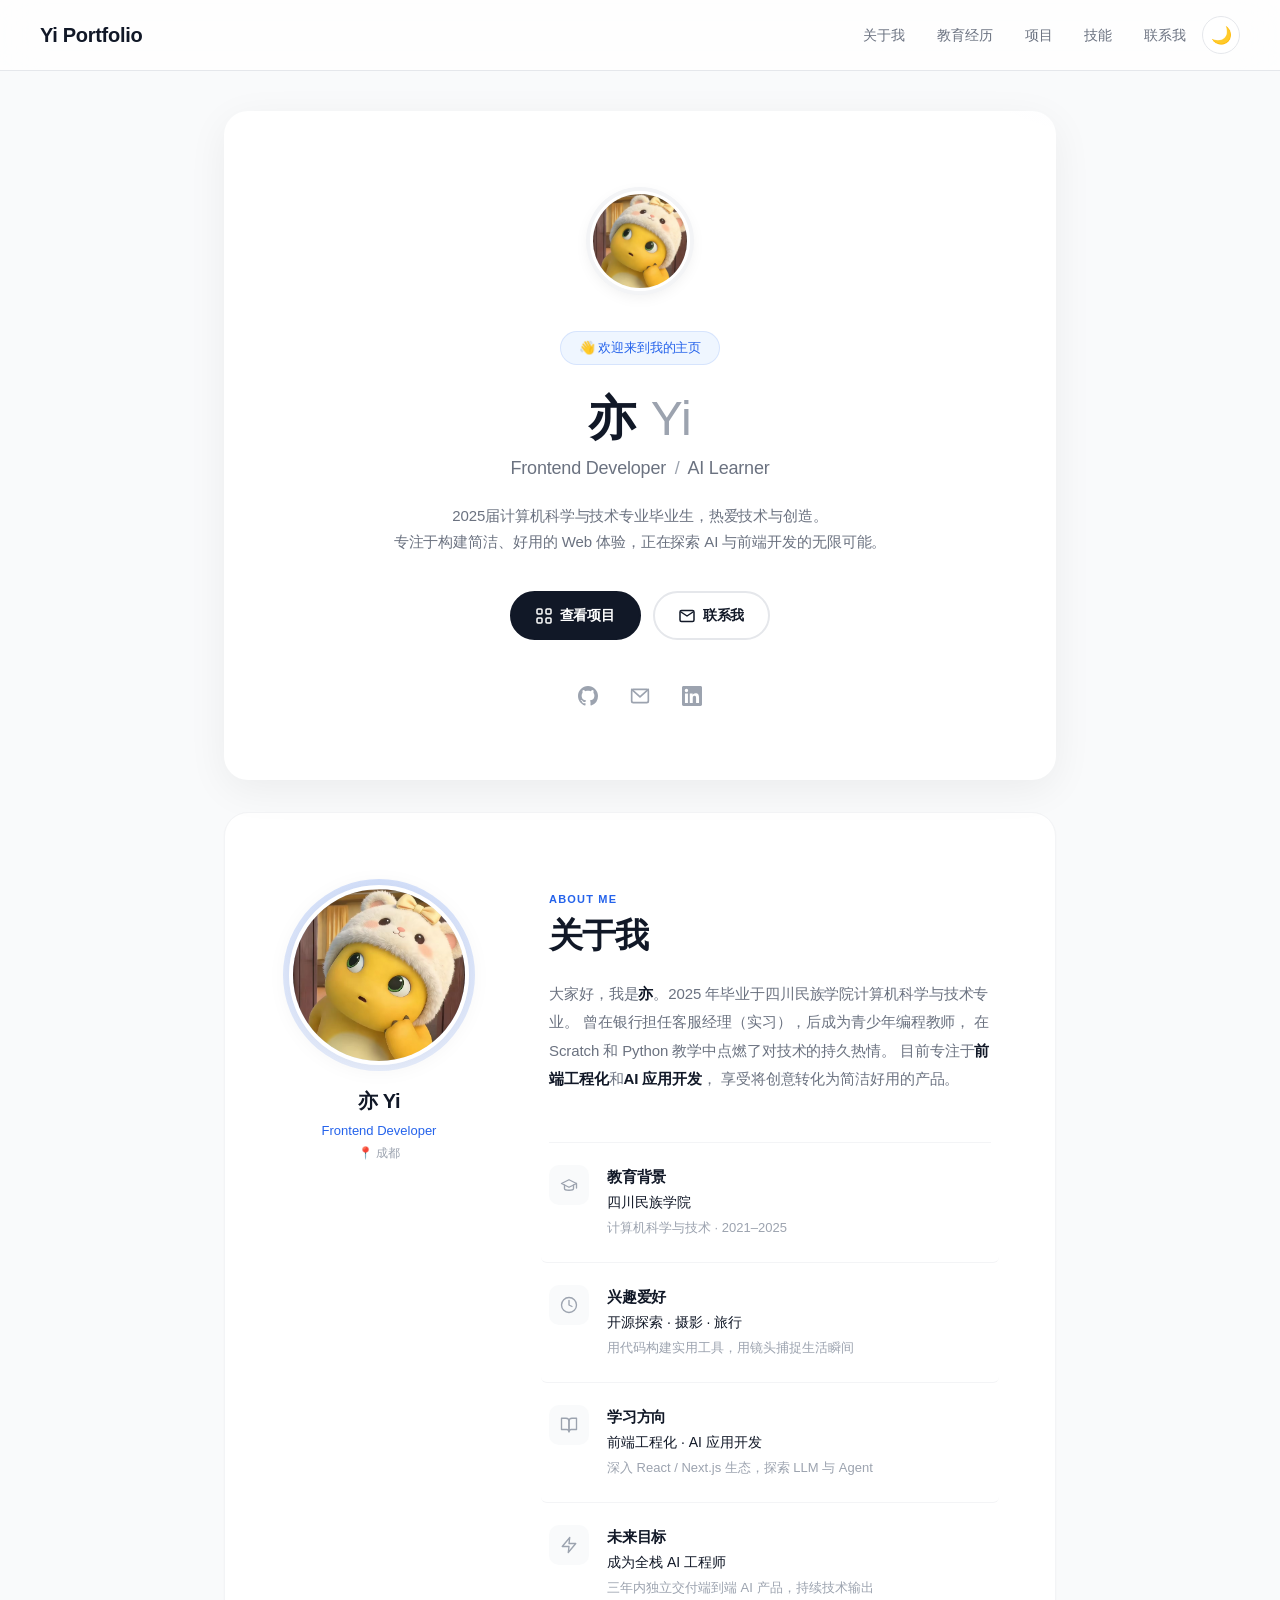
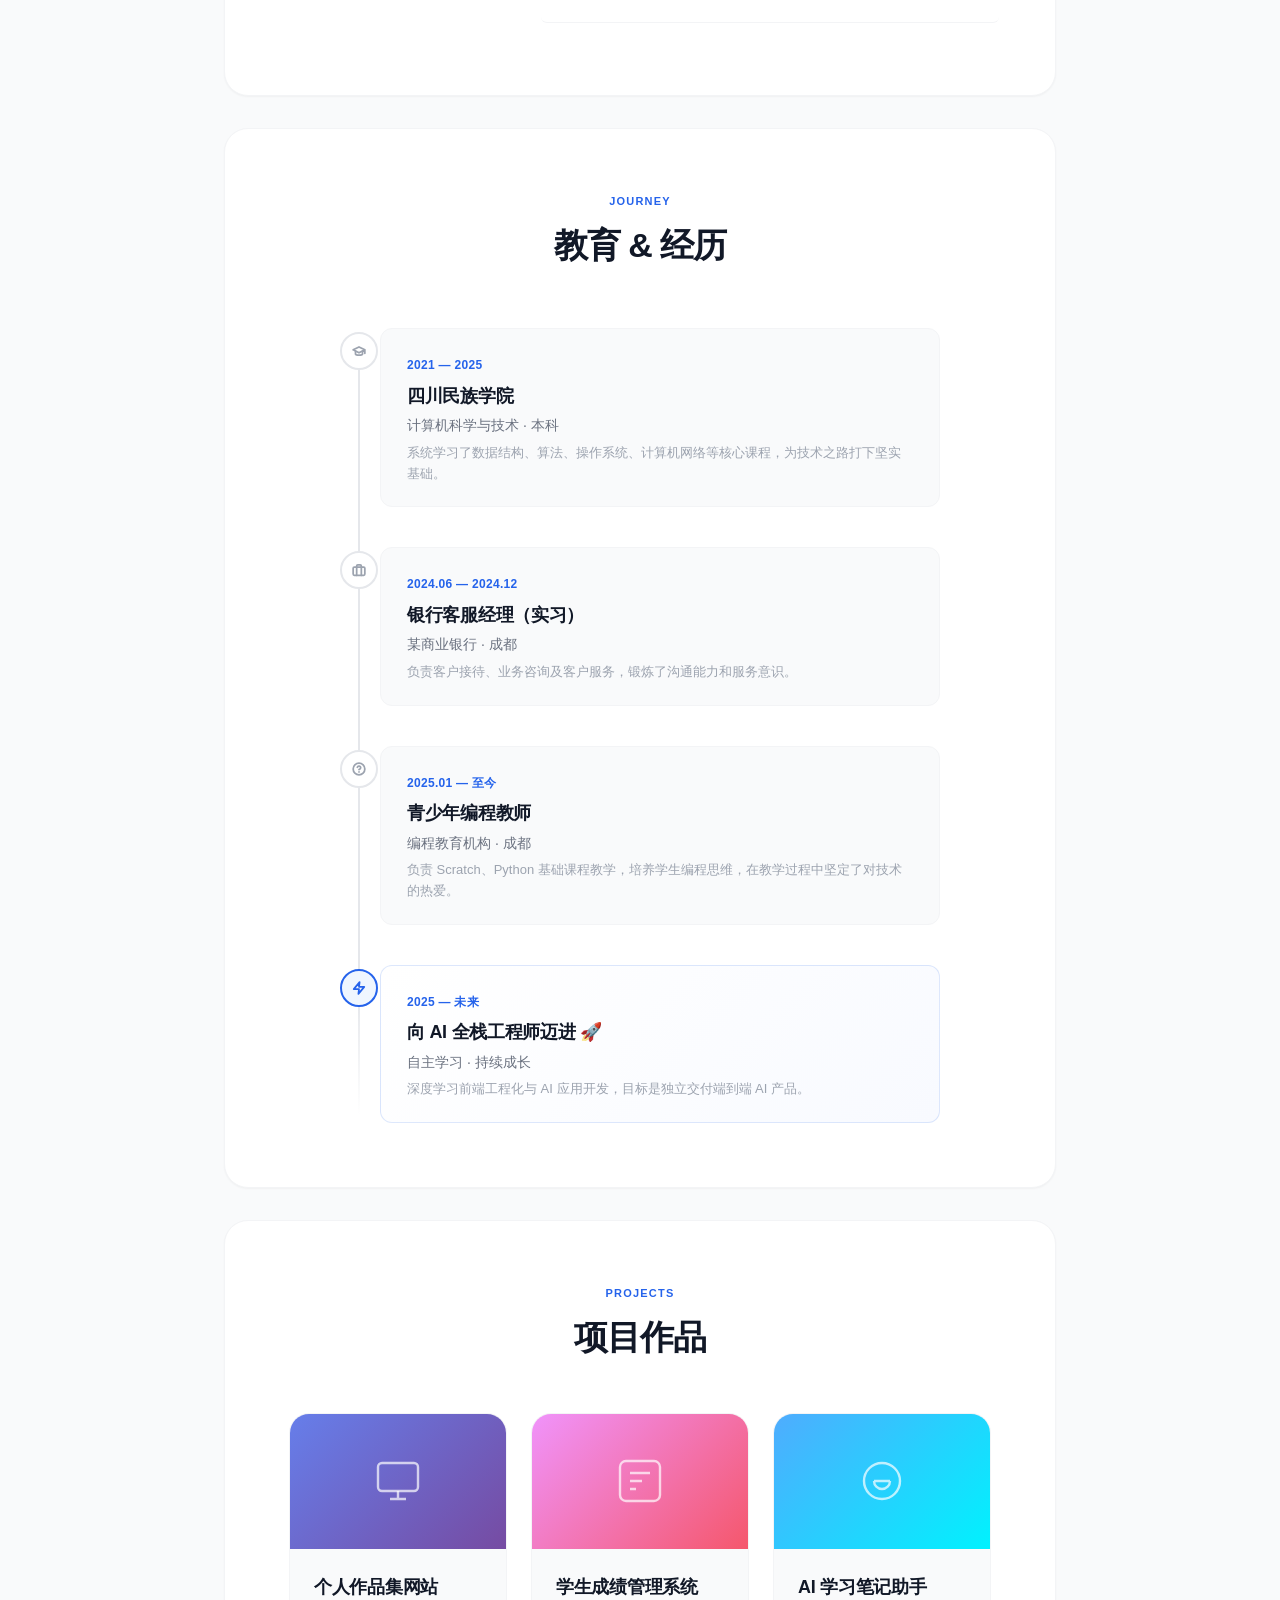
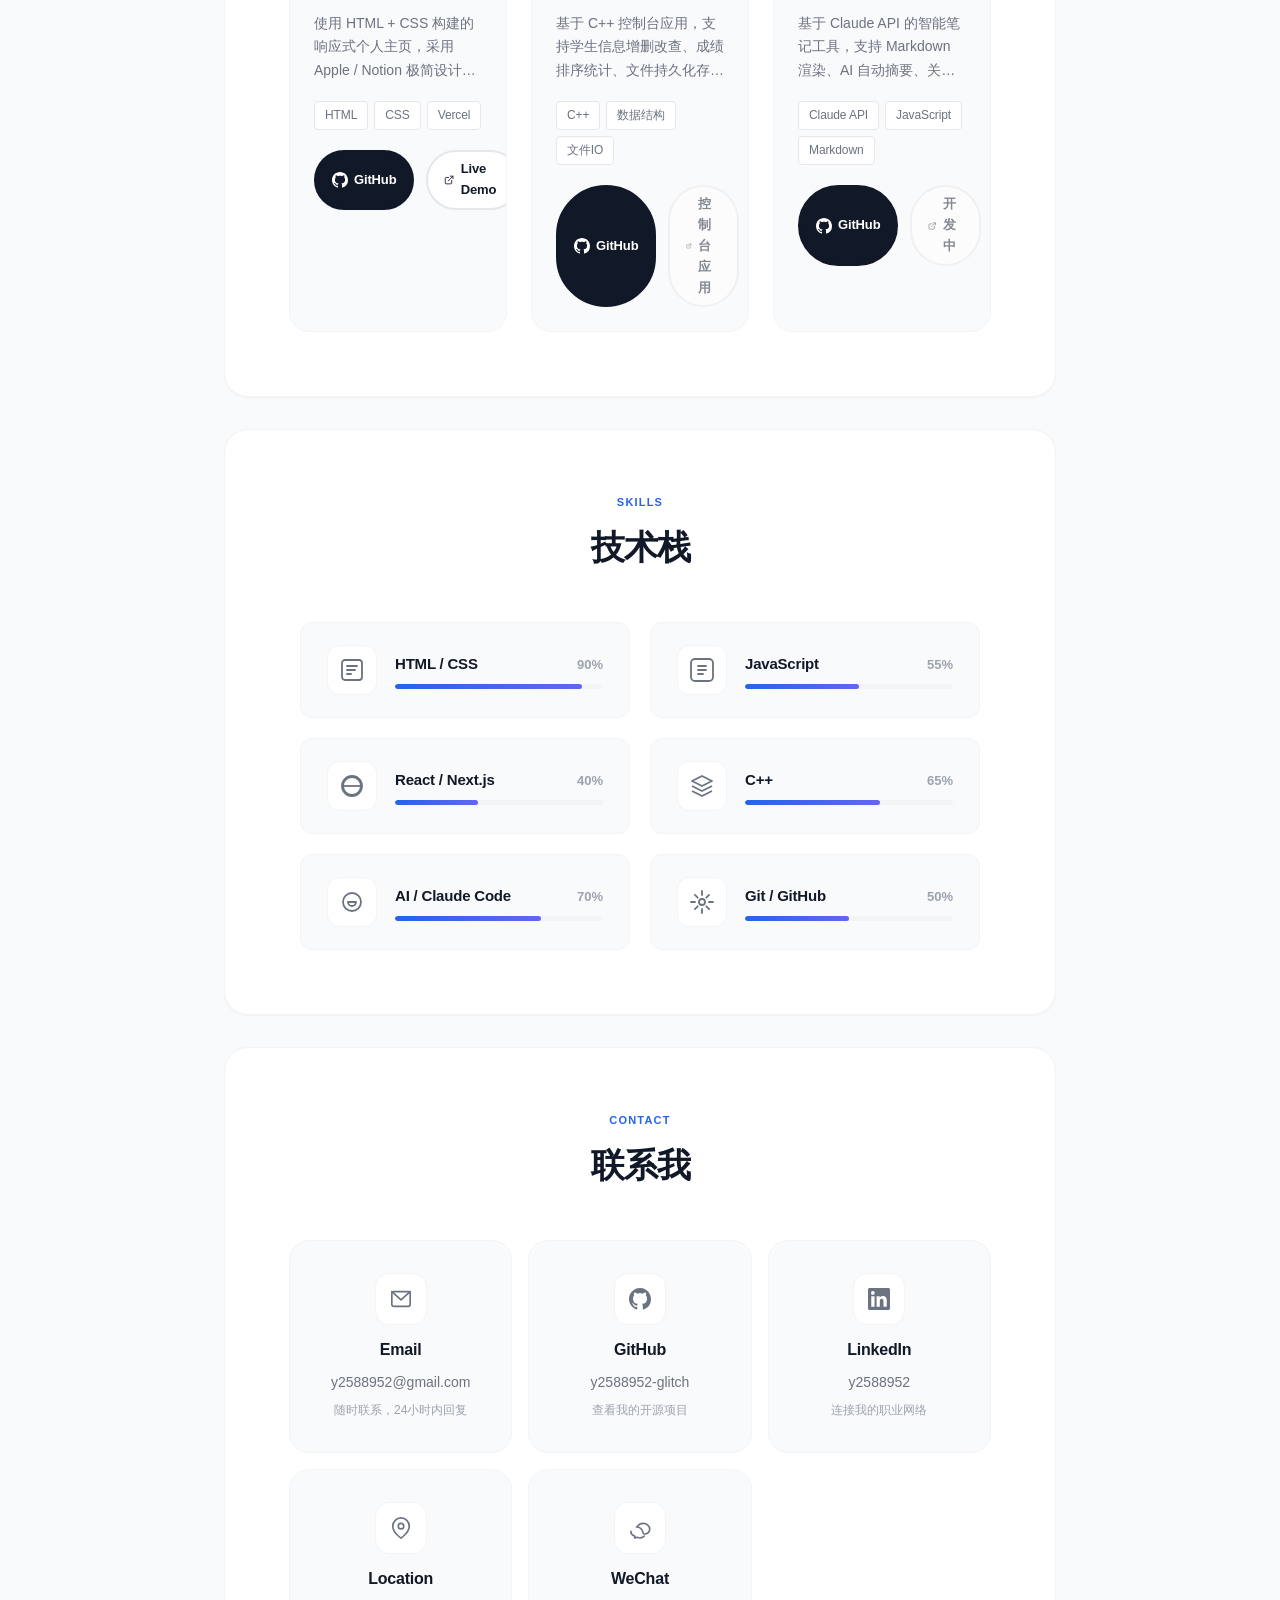
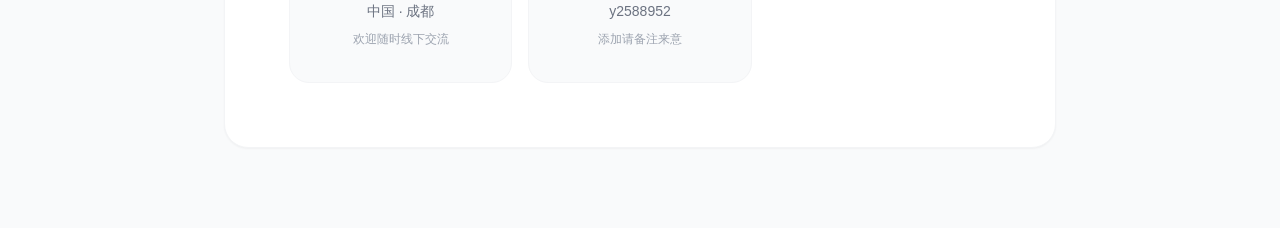
==== index.html @ 9ef5ebb9 "feat: Dark Mode — system-following, localStorage persistence, CSS variables, smooth transitions, tog" ====
<!DOCTYPE html>
<html lang="zh-CN">

<head>

    <meta charset="UTF-8">

    <meta name="viewport" content="width=device-width, initial-scale=1.0">

    <title>亦 | Personal Portfolio</title>

    <link rel="stylesheet" href="style.css">

</head>

<body>
<nav>

    <div class="logo">

        Yi Portfolio

    </div>

    <div class="nav-right">

        <ul>

            <li><a href="#">关于我</a></li>

            <li><a href="#">教育经历</a></li>

            <li><a href="#">项目</a></li>

            <li><a href="#">技能</a></li>

            <li><a href="#">联系我</a></li>

        </ul>

        <button class="theme-toggle" id="themeToggle" aria-label="切换主题" title="切换深色/浅色模式">
            <span class="icon-sun">☀️</span>
            <span class="icon-moon">🌙</span>
        </button>

    </div>

</nav>
    <div class="container">

        <!-- Hero区域 -->
        <section class="hero">
            <div class="hero-badge">👋 欢迎来到我的主页</div>

            <h1 class="hero-name">亦 <span class="hero-name-en">Yi</span></h1>

            <h2 class="hero-title">Frontend Developer <span class="hero-title-divider">/</span> AI Learner</h2>

            <p class="hero-intro">
                2025届计算机科学与技术专业毕业生，热爱技术与创造。<br>
                专注于构建简洁、好用的 Web 体验，正在探索 AI 与前端开发的无限可能。
            </p>

            <div class="hero-actions">
                <a href="#projects" class="btn btn-primary">
                    <svg width="16" height="16" viewBox="0 0 16 16" fill="none"><rect x="1" y="1" width="5" height="5" rx="1" stroke="currentColor" stroke-width="1.5"/><rect x="10" y="1" width="5" height="5" rx="1" stroke="currentColor" stroke-width="1.5"/><rect x="1" y="10" width="5" height="5" rx="1" stroke="currentColor" stroke-width="1.5"/><rect x="10" y="10" width="5" height="5" rx="1" stroke="currentColor" stroke-width="1.5"/></svg>
                    查看项目
                </a>
                <a href="#contact" class="btn btn-outline">
                    <svg width="16" height="16" viewBox="0 0 16 16" fill="none"><path d="M2 4l6 4 6-4" stroke="currentColor" stroke-width="1.5" stroke-linecap="round" stroke-linejoin="round"/><rect x="1" y="2.5" width="14" height="11" rx="1.5" stroke="currentColor" stroke-width="1.5"/></svg>
                    联系我
                </a>
            </div>

            <div class="hero-social">
                <a href="https://github.com/y2588952-glitch" target="_blank" class="social-icon" title="GitHub">
                    <svg width="20" height="20" viewBox="0 0 24 24" fill="currentColor"><path d="M12 0C5.37 0 0 5.37 0 12c0 5.31 3.435 9.795 8.205 11.385.6.105.825-.255.825-.57 0-.285-.015-1.23-.015-2.235-3.015.555-3.795-.735-4.035-1.41-.135-.345-.72-1.41-1.23-1.695-.42-.225-1.02-.78-.015-.795.945-.015 1.62.87 1.845 1.23 1.08 1.815 2.805 1.305 3.495.99.105-.78.42-1.305.765-1.605-2.67-.3-5.46-1.335-5.46-5.925 0-1.305.465-2.385 1.23-3.225-.12-.3-.54-1.53.12-3.18 0 0 1.005-.315 3.3 1.23.96-.27 1.98-.405 3-.405s2.04.135 3 .405c2.295-1.56 3.3-1.23 3.3-1.23.66 1.65.24 2.88.12 3.18.765.84 1.23 1.905 1.23 3.225 0 4.605-2.805 5.625-5.475 5.925.435.375.81 1.095.81 2.22 0 1.605-.015 2.895-.015 3.3 0 .315.225.69.825.57A12.02 12.02 0 0024 12c0-6.63-5.37-12-12-12z"/></svg>
                </a>
                <a href="mailto:y2588952@gmail.com" class="social-icon" title="Email">
                    <svg width="20" height="20" viewBox="0 0 24 24" fill="none" stroke="currentColor" stroke-width="2" stroke-linecap="round" stroke-linejoin="round"><rect x="2" y="4" width="20" height="16" rx="2"/><path d="M22 4L12 13 2 4"/></svg>
                </a>
                <a href="https://linkedin.com/in/y2588952" target="_blank" class="social-icon" title="LinkedIn">
                    <svg width="20" height="20" viewBox="0 0 24 24" fill="currentColor"><path d="M20.447 20.452h-3.554v-5.569c0-1.328-.027-3.037-1.852-3.037-1.853 0-2.136 1.445-2.136 2.939v5.667H9.351V9h3.414v1.561h.046c.477-.9 1.637-1.85 3.37-1.85 3.601 0 4.267 2.37 4.267 5.455v6.286zM5.337 7.433a2.062 2.062 0 01-2.063-2.065 2.064 2.064 0 112.063 2.065zm1.782 13.019H3.555V9h3.564v11.452zM22.225 0H1.771C.792 0 0 .774 0 1.729v20.542C0 23.227.792 24 1.771 24h20.451C23.2 24 24 23.227 24 22.271V1.729C24 .774 23.2 0 22.222 0h.003z"/></svg>
                </a>
            </div>

            <div class="hero-avatar">
                <img src="11.jpg" alt="个人头像">
            </div>
        </section>

        <!-- 关于我 -->
        <section class="about" id="about">
            <div class="about-body">
                <!-- 左侧：头像 -->
                <aside class="about-left reveal">
                    <div class="about-avatar-wrap">
                        <div class="about-avatar-glow"></div>
                        <img src="11.jpg" alt="个人头像">
                    </div>
                    <div class="about-meta">
                        <span class="about-meta-name">亦 Yi</span>
                        <span class="about-meta-role">Frontend Developer</span>
                        <span class="about-meta-loc">📍 成都</span>
                    </div>
                </aside>

                <!-- 右侧：介绍 + 信息 -->
                <div class="about-right">
                    <span class="section-eyebrow reveal">About Me</span>
                    <h2 class="reveal">关于我</h2>

                    <p class="about-bio reveal">
                        大家好，我是<strong>亦</strong>。2025 年毕业于四川民族学院计算机科学与技术专业。
                        曾在银行担任客服经理（实习），后成为青少年编程教师，
                        在 Scratch 和 Python 教学中点燃了对技术的持久热情。
                        目前专注于<strong>前端工程化</strong>和<strong>AI 应用开发</strong>，
                        享受将创意转化为简洁好用的产品。
                    </p>

                    <div class="about-details">
                        <div class="about-detail reveal">
                            <span class="about-detail-icon">
                                <svg width="18" height="18" viewBox="0 0 24 24" fill="none" stroke="currentColor" stroke-width="1.8" stroke-linecap="round" stroke-linejoin="round"><path d="M22 10v6M2 10l10-5 10 5-10 5z"/><path d="M6 12v5c0 1.1 2.7 2 6 2s6-.9 6-2v-5"/></svg>
                            </span>
                            <div>
                                <h4>教育背景</h4>
                                <p>四川民族学院</p>
                                <span>计算机科学与技术 · 2021–2025</span>
                            </div>
                        </div>

                        <div class="about-detail reveal">
                            <span class="about-detail-icon">
                                <svg width="18" height="18" viewBox="0 0 24 24" fill="none" stroke="currentColor" stroke-width="1.8" stroke-linecap="round" stroke-linejoin="round"><circle cx="12" cy="12" r="10"/><path d="M12 6v6l4 2"/></svg>
                            </span>
                            <div>
                                <h4>兴趣爱好</h4>
                                <p>开源探索 · 摄影 · 旅行</p>
                                <span>用代码构建实用工具，用镜头捕捉生活瞬间</span>
                            </div>
                        </div>

                        <div class="about-detail reveal">
                            <span class="about-detail-icon">
                                <svg width="18" height="18" viewBox="0 0 24 24" fill="none" stroke="currentColor" stroke-width="1.8" stroke-linecap="round" stroke-linejoin="round"><path d="M2 3h6a4 4 0 014 4v14a3 3 0 00-3-3H2z"/><path d="M22 3h-6a4 4 0 00-4 4v14a3 3 0 013-3h7z"/></svg>
                            </span>
                            <div>
                                <h4>学习方向</h4>
                                <p>前端工程化 · AI 应用开发</p>
                                <span>深入 React / Next.js 生态，探索 LLM 与 Agent</span>
                            </div>
                        </div>

                        <div class="about-detail reveal">
                            <span class="about-detail-icon">
                                <svg width="18" height="18" viewBox="0 0 24 24" fill="none" stroke="currentColor" stroke-width="1.8" stroke-linecap="round" stroke-linejoin="round"><polygon points="13 2 3 14 12 14 11 22 21 10 12 10 13 2"/></svg>
                            </span>
                            <div>
                                <h4>未来目标</h4>
                                <p>成为全栈 AI 工程师</p>
                                <span>三年内独立交付端到端 AI 产品，持续技术输出</span>
                            </div>
                        </div>
                    </div>
                </div>
            </div>
        </section>

        <!-- 时间轴 -->
        <section class="timeline-section" id="education">
            <span class="section-eyebrow reveal">Journey</span>
            <h2 class="reveal">教育 & 经历</h2>

            <div class="timeline">
                <!-- 节点 1 -->
                <div class="timeline-item reveal">
                    <div class="timeline-dot">
                        <svg width="14" height="14" viewBox="0 0 24 24" fill="none" stroke="currentColor" stroke-width="3" stroke-linecap="round" stroke-linejoin="round"><path d="M22 10v6M2 10l10-5 10 5-10 5z"/><path d="M6 12v5c0 1.1 2.7 2 6 2s6-.9 6-2v-5"/></svg>
                    </div>
                    <div class="timeline-card">
                        <span class="timeline-date">2021 — 2025</span>
                        <h3>四川民族学院</h3>
                        <p>计算机科学与技术 · 本科</p>
                        <span class="timeline-desc">系统学习了数据结构、算法、操作系统、计算机网络等核心课程，为技术之路打下坚实基础。</span>
                    </div>
                </div>

                <!-- 节点 2 -->
                <div class="timeline-item reveal">
                    <div class="timeline-dot">
                        <svg width="14" height="14" viewBox="0 0 24 24" fill="none" stroke="currentColor" stroke-width="3" stroke-linecap="round" stroke-linejoin="round"><rect x="2" y="7" width="20" height="14" rx="2"/><path d="M16 21V5a2 2 0 00-2-2h-4a2 2 0 00-2 2v16"/></svg>
                    </div>
                    <div class="timeline-card">
                        <span class="timeline-date">2024.06 — 2024.12</span>
                        <h3>银行客服经理（实习）</h3>
                        <p>某商业银行 · 成都</p>
                        <span class="timeline-desc">负责客户接待、业务咨询及客户服务，锻炼了沟通能力和服务意识。</span>
                    </div>
                </div>

                <!-- 节点 3 -->
                <div class="timeline-item reveal">
                    <div class="timeline-dot">
                        <svg width="14" height="14" viewBox="0 0 24 24" fill="none" stroke="currentColor" stroke-width="3" stroke-linecap="round" stroke-linejoin="round"><circle cx="12" cy="12" r="10"/><path d="M9.09 9a3 3 0 015.83 1c0 2-3 3-3 3"/><line x1="12" y1="17" x2="12.01" y2="17"/></svg>
                    </div>
                    <div class="timeline-card">
                        <span class="timeline-date">2025.01 — 至今</span>
                        <h3>青少年编程教师</h3>
                        <p>编程教育机构 · 成都</p>
                        <span class="timeline-desc">负责 Scratch、Python 基础课程教学，培养学生编程思维，在教学过程中坚定了对技术的热爱。</span>
                    </div>
                </div>

                <!-- 节点 4 -->
                <div class="timeline-item reveal">
                    <div class="timeline-dot timeline-dot-accent">
                        <svg width="14" height="14" viewBox="0 0 24 24" fill="none" stroke="currentColor" stroke-width="3" stroke-linecap="round" stroke-linejoin="round"><polygon points="13 2 3 14 12 14 11 22 21 10 12 10 13 2"/></svg>
                    </div>
                    <div class="timeline-card timeline-card-highlight">
                        <span class="timeline-date">2025 — 未来</span>
                        <h3>向 AI 全栈工程师迈进 🚀</h3>
                        <p>自主学习 · 持续成长</p>
                        <span class="timeline-desc">深度学习前端工程化与 AI 应用开发，目标是独立交付端到端 AI 产品。</span>
                    </div>
                </div>
            </div>
        </section>

        <!-- 项目 -->
        <section class="projects" id="projects">
            <span class="section-eyebrow reveal">Projects</span>
            <h2 class="reveal">项目作品</h2>

            <div class="projects-grid">

                <!-- 项目 1 -->
                <div class="project-card reveal">
                    <div class="project-image">
                        <div class="project-img-placeholder" style="background: linear-gradient(135deg, #667eea 0%, #764ba2 100%);">
                            <svg width="48" height="48" viewBox="0 0 24 24" fill="none" stroke="rgba(255,255,255,0.7)" stroke-width="1.2"><rect x="2" y="3" width="20" height="14" rx="2"/><path d="M8 21h8M12 17v4"/></svg>
                        </div>
                    </div>
                    <div class="project-body">
                        <h3>个人作品集网站</h3>
                        <p>使用 HTML + CSS 构建的响应式个人主页，采用 Apple / Notion 极简设计风格，支持滚动动画和多平台适配。</p>
                        <div class="project-tags">
                            <span>HTML</span>
                            <span>CSS</span>
                            <span>Vercel</span>
                        </div>
                        <div class="project-links">
                            <a href="https://github.com/y2588952-glitch/portfolio" target="_blank" class="project-link project-link-gh">
                                <svg width="16" height="16" viewBox="0 0 24 24" fill="currentColor"><path d="M12 0C5.37 0 0 5.37 0 12c0 5.31 3.435 9.795 8.205 11.385.6.105.825-.255.825-.57 0-.285-.015-1.23-.015-2.235-3.015.555-3.795-.735-4.035-1.41-.135-.345-.72-1.41-1.23-1.695-.42-.225-1.02-.78-.015-.795.945-.015 1.62.87 1.845 1.23 1.08 1.815 2.805 1.305 3.495.99.105-.78.42-1.305.765-1.605-2.67-.3-5.46-1.335-5.46-5.925 0-1.305.465-2.385 1.23-3.225-.12-.3-.54-1.53.12-3.18 0 0 1.005-.315 3.3 1.23.96-.27 1.98-.405 3-.405s2.04.135 3 .405c2.295-1.56 3.3-1.23 3.3-1.23.66 1.65.24 2.88.12 3.18.765.84 1.23 1.905 1.23 3.225 0 4.605-2.805 5.625-5.475 5.925.435.375.81 1.095.81 2.22 0 1.605-.015 2.895-.015 3.3 0 .315.225.69.825.57A12.02 12.02 0 0024 12c0-6.63-5.37-12-12-12z"/></svg>
                                GitHub
                            </a>
                            <a href="https://portfolio-kohl-beta-zit57zqdmb.vercel.app" target="_blank" class="project-link project-link-live">
                                <svg width="16" height="16" viewBox="0 0 24 24" fill="none" stroke="currentColor" stroke-width="2" stroke-linecap="round" stroke-linejoin="round"><path d="M18 13v6a2 2 0 01-2 2H5a2 2 0 01-2-2V8a2 2 0 012-2h6"/><polyline points="15 3 21 3 21 9"/><line x1="10" y1="14" x2="21" y2="3"/></svg>
                                Live Demo
                            </a>
                        </div>
                    </div>
                </div>

                <!-- 项目 2 -->
                <div class="project-card reveal">
                    <div class="project-image">
                        <div class="project-img-placeholder" style="background: linear-gradient(135deg, #f093fb 0%, #f5576c 100%);">
                            <svg width="48" height="48" viewBox="0 0 24 24" fill="none" stroke="rgba(255,255,255,0.7)" stroke-width="1.2"><rect x="2" y="2" width="20" height="20" rx="3"/><path d="M7 8h10M7 12h6M7 16h3"/></svg>
                        </div>
                    </div>
                    <div class="project-body">
                        <h3>学生成绩管理系统</h3>
                        <p>基于 C++ 控制台应用，支持学生信息增删改查、成绩排序统计、文件持久化存储等功能。</p>
                        <div class="project-tags">
                            <span>C++</span>
                            <span>数据结构</span>
                            <span>文件IO</span>
                        </div>
                        <div class="project-links">
                            <a href="https://github.com/y2588952-glitch" target="_blank" class="project-link project-link-gh">
                                <svg width="16" height="16" viewBox="0 0 24 24" fill="currentColor"><path d="M12 0C5.37 0 0 5.37 0 12c0 5.31 3.435 9.795 8.205 11.385.6.105.825-.255.825-.57 0-.285-.015-1.23-.015-2.235-3.015.555-3.795-.735-4.035-1.41-.135-.345-.72-1.41-1.23-1.695-.42-.225-1.02-.78-.015-.795.945-.015 1.62.87 1.845 1.23 1.08 1.815 2.805 1.305 3.495.99.105-.78.42-1.305.765-1.605-2.67-.3-5.46-1.335-5.46-5.925 0-1.305.465-2.385 1.23-3.225-.12-.3-.54-1.53.12-3.18 0 0 1.005-.315 3.3 1.23.96-.27 1.98-.405 3-.405s2.04.135 3 .405c2.295-1.56 3.3-1.23 3.3-1.23.66 1.65.24 2.88.12 3.18.765.84 1.23 1.905 1.23 3.225 0 4.605-2.805 5.625-5.475 5.925.435.375.81 1.095.81 2.22 0 1.605-.015 2.895-.015 3.3 0 .315.225.69.825.57A12.02 12.02 0 0024 12c0-6.63-5.37-12-12-12z"/></svg>
                                GitHub
                            </a>
                            <a href="#" class="project-link project-link-live" style="pointer-events:none;opacity:0.5">
                                <svg width="16" height="16" viewBox="0 0 24 24" fill="none" stroke="currentColor" stroke-width="2" stroke-linecap="round" stroke-linejoin="round"><path d="M18 13v6a2 2 0 01-2 2H5a2 2 0 01-2-2V8a2 2 0 012-2h6"/><polyline points="15 3 21 3 21 9"/><line x1="10" y1="14" x2="21" y2="3"/></svg>
                                控制台应用
                            </a>
                        </div>
                    </div>
                </div>

                <!-- 项目 3 -->
                <div class="project-card reveal">
                    <div class="project-image">
                        <div class="project-img-placeholder" style="background: linear-gradient(135deg, #4facfe 0%, #00f2fe 100%);">
                            <svg width="48" height="48" viewBox="0 0 24 24" fill="none" stroke="rgba(255,255,255,0.7)" stroke-width="1.2"><circle cx="12" cy="12" r="9"/><path d="M8 12h8M8 12a4 4 0 108 0"/></svg>
                        </div>
                    </div>
                    <div class="project-body">
                        <h3>AI 学习笔记助手</h3>
                        <p>基于 Claude API 的智能笔记工具，支持 Markdown 渲染、AI 自动摘要、关键词提取和问答功能。</p>
                        <div class="project-tags">
                            <span>Claude API</span>
                            <span>JavaScript</span>
                            <span>Markdown</span>
                        </div>
                        <div class="project-links">
                            <a href="https://github.com/y2588952-glitch" target="_blank" class="project-link project-link-gh">
                                <svg width="16" height="16" viewBox="0 0 24 24" fill="currentColor"><path d="M12 0C5.37 0 0 5.37 0 12c0 5.31 3.435 9.795 8.205 11.385.6.105.825-.255.825-.57 0-.285-.015-1.23-.015-2.235-3.015.555-3.795-.735-4.035-1.41-.135-.345-.72-1.41-1.23-1.695-.42-.225-1.02-.78-.015-.795.945-.015 1.62.87 1.845 1.23 1.08 1.815 2.805 1.305 3.495.99.105-.78.42-1.305.765-1.605-2.67-.3-5.46-1.335-5.46-5.925 0-1.305.465-2.385 1.23-3.225-.12-.3-.54-1.53.12-3.18 0 0 1.005-.315 3.3 1.23.96-.27 1.98-.405 3-.405s2.04.135 3 .405c2.295-1.56 3.3-1.23 3.3-1.23.66 1.65.24 2.88.12 3.18.765.84 1.23 1.905 1.23 3.225 0 4.605-2.805 5.625-5.475 5.925.435.375.81 1.095.81 2.22 0 1.605-.015 2.895-.015 3.3 0 .315.225.69.825.57A12.02 12.02 0 0024 12c0-6.63-5.37-12-12-12z"/></svg>
                                GitHub
                            </a>
                            <a href="#" class="project-link project-link-live" style="pointer-events:none;opacity:0.5">
                                <svg width="16" height="16" viewBox="0 0 24 24" fill="none" stroke="currentColor" stroke-width="2" stroke-linecap="round" stroke-linejoin="round"><path d="M18 13v6a2 2 0 01-2 2H5a2 2 0 01-2-2V8a2 2 0 012-2h6"/><polyline points="15 3 21 3 21 9"/><line x1="10" y1="14" x2="21" y2="3"/></svg>
                                开发中
                            </a>
                        </div>
                    </div>
                </div>

            </div>
        </section>

        <!-- 技能 -->
        <section class="skills-section" id="skills">
            <span class="section-eyebrow reveal">Skills</span>
            <h2 class="reveal">技术栈</h2>

            <div class="skills-grid">
                <!-- 1 -->
                <div class="skill-card reveal">
                    <div class="skill-icon-wrap">
                        <svg width="24" height="24" viewBox="0 0 24 24" fill="none"><rect x="2" y="2" width="20" height="20" rx="3" stroke="currentColor" stroke-width="1.8"/><path d="M7 8h10M7 12h8M7 16h4" stroke="currentColor" stroke-width="1.8" stroke-linecap="round"/></svg>
                    </div>
                    <div class="skill-info">
                        <div class="skill-head">
                            <h4>HTML / CSS</h4>
                            <span>90%</span>
                        </div>
                        <div class="skill-bar">
                            <div class="skill-fill" style="--w: 90%"></div>
                        </div>
                    </div>
                </div>

                <!-- 2 -->
                <div class="skill-card reveal">
                    <div class="skill-icon-wrap">
                        <svg width="24" height="24" viewBox="0 0 24 24" fill="none"><rect x="1" y="1" width="22" height="22" rx="4" stroke="currentColor" stroke-width="1.8"/><path d="M8 8h8M8 12h8M8 16h5" stroke="currentColor" stroke-width="1.8" stroke-linecap="round"/></svg>
                    </div>
                    <div class="skill-info">
                        <div class="skill-head">
                            <h4>JavaScript</h4>
                            <span>55%</span>
                        </div>
                        <div class="skill-bar">
                            <div class="skill-fill" style="--w: 55%"></div>
                        </div>
                    </div>
                </div>

                <!-- 3 -->
                <div class="skill-card reveal">
                    <div class="skill-icon-wrap">
                        <svg width="24" height="24" viewBox="0 0 24 24" fill="none"><circle cx="12" cy="12" r="9" stroke="currentColor" stroke-width="1.8"/><path d="M12 2a10 10 0 010 20" stroke="currentColor" stroke-width="1.8"/><path d="M12 2a10 10 0 000 20" stroke="currentColor" stroke-width="1.8"/><path d="M2 12h20" stroke="currentColor" stroke-width="1.8"/></svg>
                    </div>
                    <div class="skill-info">
                        <div class="skill-head">
                            <h4>React / Next.js</h4>
                            <span>40%</span>
                        </div>
                        <div class="skill-bar">
                            <div class="skill-fill" style="--w: 40%"></div>
                        </div>
                    </div>
                </div>

                <!-- 4 -->
                <div class="skill-card reveal">
                    <div class="skill-icon-wrap">
                        <svg width="24" height="24" viewBox="0 0 24 24" fill="none"><path d="M12 2L2 7l10 5 10-5-10-5z" stroke="currentColor" stroke-width="1.8" stroke-linejoin="round"/><path d="M2 17l10 5 10-5" stroke="currentColor" stroke-width="1.8" stroke-linejoin="round"/><path d="M2 12l10 5 10-5" stroke="currentColor" stroke-width="1.8" stroke-linejoin="round"/></svg>
                    </div>
                    <div class="skill-info">
                        <div class="skill-head">
                            <h4>C++</h4>
                            <span>65%</span>
                        </div>
                        <div class="skill-bar">
                            <div class="skill-fill" style="--w: 65%"></div>
                        </div>
                    </div>
                </div>

                <!-- 5 -->
                <div class="skill-card reveal">
                    <div class="skill-icon-wrap">
                        <svg width="24" height="24" viewBox="0 0 24 24" fill="none"><circle cx="12" cy="12" r="9" stroke="currentColor" stroke-width="1.8"/><path d="M8 12h8M8 12a4 4 0 108 0" stroke="currentColor" stroke-width="1.8" stroke-linecap="round"/></svg>
                    </div>
                    <div class="skill-info">
                        <div class="skill-head">
                            <h4>AI / Claude Code</h4>
                            <span>70%</span>
                        </div>
                        <div class="skill-bar">
                            <div class="skill-fill" style="--w: 70%"></div>
                        </div>
                    </div>
                </div>

                <!-- 6 -->
                <div class="skill-card reveal">
                    <div class="skill-icon-wrap">
                        <svg width="24" height="24" viewBox="0 0 24 24" fill="none"><circle cx="12" cy="12" r="3" stroke="currentColor" stroke-width="1.8"/><path d="M12 1v4M12 19v4M1 12h4M19 12h4M4.9 4.9l2.8 2.8M16.3 16.3l2.8 2.8M4.9 19.1l2.8-2.8M16.3 7.7l2.8-2.8" stroke="currentColor" stroke-width="1.8" stroke-linecap="round"/></svg>
                    </div>
                    <div class="skill-info">
                        <div class="skill-head">
                            <h4>Git / GitHub</h4>
                            <span>50%</span>
                        </div>
                        <div class="skill-bar">
                            <div class="skill-fill" style="--w: 50%"></div>
                        </div>
                    </div>
                </div>
            </div>
        </section>

        <!-- 联系方式 -->
        <section class="contact" id="contact">
            <span class="section-eyebrow reveal">Contact</span>
            <h2 class="reveal">联系我</h2>

            <div class="contact-grid">

                <!-- Email -->
                <a href="mailto:y2588952@gmail.com" class="contact-card reveal">
                    <div class="contact-icon">
                        <svg width="22" height="22" viewBox="0 0 24 24" fill="none" stroke="currentColor" stroke-width="1.8" stroke-linecap="round" stroke-linejoin="round"><rect x="2" y="4" width="20" height="16" rx="2"/><path d="M22 4L12 13 2 4"/></svg>
                    </div>
                    <h4>Email</h4>
                    <span>y2588952@gmail.com</span>
                    <small>随时联系，24小时内回复</small>
                </a>

                <!-- GitHub -->
                <a href="https://github.com/y2588952-glitch" target="_blank" class="contact-card reveal">
                    <div class="contact-icon">
                        <svg width="22" height="22" viewBox="0 0 24 24" fill="currentColor"><path d="M12 0C5.37 0 0 5.37 0 12c0 5.31 3.435 9.795 8.205 11.385.6.105.825-.255.825-.57 0-.285-.015-1.23-.015-2.235-3.015.555-3.795-.735-4.035-1.41-.135-.345-.72-1.41-1.23-1.695-.42-.225-1.02-.78-.015-.795.945-.015 1.62.87 1.845 1.23 1.08 1.815 2.805 1.305 3.495.99.105-.78.42-1.305.765-1.605-2.67-.3-5.46-1.335-5.46-5.925 0-1.305.465-2.385 1.23-3.225-.12-.3-.54-1.53.12-3.18 0 0 1.005-.315 3.3 1.23.96-.27 1.98-.405 3-.405s2.04.135 3 .405c2.295-1.56 3.3-1.23 3.3-1.23.66 1.65.24 2.88.12 3.18.765.84 1.23 1.905 1.23 3.225 0 4.605-2.805 5.625-5.475 5.925.435.375.81 1.095.81 2.22 0 1.605-.015 2.895-.015 3.3 0 .315.225.69.825.57A12.02 12.02 0 0024 12c0-6.63-5.37-12-12-12z"/></svg>
                    </div>
                    <h4>GitHub</h4>
                    <span>y2588952-glitch</span>
                    <small>查看我的开源项目</small>
                </a>

                <!-- LinkedIn -->
                <a href="https://linkedin.com/in/y2588952" target="_blank" class="contact-card reveal">
                    <div class="contact-icon">
                        <svg width="22" height="22" viewBox="0 0 24 24" fill="currentColor"><path d="M20.447 20.452h-3.554v-5.569c0-1.328-.027-3.037-1.852-3.037-1.853 0-2.136 1.445-2.136 2.939v5.667H9.351V9h3.414v1.561h.046c.477-.9 1.637-1.85 3.37-1.85 3.601 0 4.267 2.37 4.267 5.455v6.286zM5.337 7.433a2.062 2.062 0 01-2.063-2.065 2.064 2.064 0 112.063 2.065zm1.782 13.019H3.555V9h3.564v11.452zM22.225 0H1.771C.792 0 0 .774 0 1.729v20.542C0 23.227.792 24 1.771 24h20.451C23.2 24 24 23.227 24 22.271V1.729C24 .774 23.2 0 22.222 0h.003z"/></svg>
                    </div>
                    <h4>LinkedIn</h4>
                    <span>y2588952</span>
                    <small>连接我的职业网络</small>
                </a>

                <!-- Location -->
                <div class="contact-card reveal">
                    <div class="contact-icon">
                        <svg width="22" height="22" viewBox="0 0 24 24" fill="none" stroke="currentColor" stroke-width="1.8" stroke-linecap="round" stroke-linejoin="round"><path d="M21 10c0 7-9 13-9 13s-9-6-9-13a9 9 0 0118 0z"/><circle cx="12" cy="10" r="3"/></svg>
                    </div>
                    <h4>Location</h4>
                    <span>中国 · 成都</span>
                    <small>欢迎随时线下交流</small>
                </div>

                <!-- WeChat -->
                <div class="contact-card reveal">
                    <div class="contact-icon">
                        <svg width="22" height="22" viewBox="0 0 24 24" fill="none" stroke="currentColor" stroke-width="1.8" stroke-linecap="round" stroke-linejoin="round"><path d="M8 10.9c3.7 0 6.6 2.5 7.1 5.7.1.6.4 1.2.9 1.5.6.4 1.5.6 2.3.4 1.3-.3 2.4-1 3.2-2 .7-.9 1.1-2.1 1.1-3.3 0-3.5-3.2-6.3-7.1-6.3-2.5 0-4.7 1.1-5.9 2.9"/><path d="M2 15.5c0 2.2 1.5 4.2 3.7 5.1.3.1.6.3.6.6l-.1 1.3c0 .3.3.5.6.4l1.5-.7c.2-.1.5-.1.7 0 1.2.5 2.5.8 3.8.6 1.5-.2 2.8-.9 3.7-1.9"/></svg>
                    </div>
                    <h4>WeChat</h4>
                    <span>y2588952</span>
                    <small>添加请备注来意</small>
                </div>

            </div>
        </section>

    </div>

    <script>
        // ===== Theme Toggle =====
        (function () {
            const html = document.documentElement;
            const toggle = document.getElementById('themeToggle');
            const STORAGE_KEY = 'portfolio-theme';

            // Determine initial theme: localStorage > system > light
            function getInitialTheme() {
                const stored = localStorage.getItem(STORAGE_KEY);
                if (stored === 'dark' || stored === 'light') return stored;
                return window.matchMedia('(prefers-color-scheme: dark)').matches ? 'dark' : 'light';
            }

            function applyTheme(theme) {
                if (theme === 'dark') {
                    html.setAttribute('data-theme', 'dark');
                } else {
                    html.removeAttribute('data-theme');
                }
            }

            function enableTransition() {
                html.classList.add('transitioning');
                setTimeout(() => html.classList.remove('transitioning'), 500);
            }

            // Init
            const initial = getInitialTheme();
            applyTheme(initial);
            localStorage.setItem(STORAGE_KEY, initial);

            // Toggle click
            toggle.addEventListener('click', () => {
                enableTransition();
                const isDark = html.hasAttribute('data-theme');
                const next = isDark ? 'light' : 'dark';
                applyTheme(next);
                localStorage.setItem(STORAGE_KEY, next);
            });

            // Listen for system theme changes (only if user hasn't explicitly set)
            window.matchMedia('(prefers-color-scheme: dark)').addEventListener('change', (e) => {
                if (!localStorage.getItem(STORAGE_KEY)) {
                    enableTransition();
                    applyTheme(e.matches ? 'dark' : 'light');
                }
            });
        })();

        // ===== Scroll Reveal =====
        const observer = new IntersectionObserver(
            (entries) => {
                entries.forEach((entry) => {
                    if (entry.isIntersecting) {
                        entry.target.classList.add('revealed');
                        observer.unobserve(entry.target);
                    }
                });
            },
            { threshold: 0.15, rootMargin: '0px 0px -40px 0px' }
        );

        document.querySelectorAll('.reveal').forEach((el) => observer.observe(el));
    </script>

</body>

</html>
---- style.css ----
/* ===== Reset & Base ===== */
*,
*::before,
*::after {
    margin: 0;
    padding: 0;
    box-sizing: border-box;
}

:root {
    /* Light theme (default) */
    --bg: #f9fafb;
    --surface: #ffffff;
    --text: #111827;
    --text-secondary: #6b7280;
    --text-tertiary: #9ca3af;
    --accent: #2563eb;
    --accent-hover: #1d4ed8;
    --accent-light: #eff6ff;
    --border: #e5e7eb;
    --border-light: #f3f4f6;
    --shadow-sm: 0 1px 2px rgba(0, 0, 0, 0.04);
    --shadow: 0 1px 3px rgba(0, 0, 0, 0.06), 0 1px 2px rgba(0, 0, 0, 0.04);
    --shadow-lg: 0 10px 40px rgba(0, 0, 0, 0.06);
    /* Extended */
    --nav-bg: rgba(255, 255, 255, 0.72);
    --btn-text: #ffffff;
    --btn-hover-bg: #1f2937;
    --btn-outline-hover-bg: #f9fafb;
    --btn-outline-hover-border: #d1d5db;
    --avatar-border: #ffffff;
    --skill-glow: rgba(37, 99, 235, 0.3);
    --hero-glow-1: rgba(37, 99, 235, 0.04);
    --hero-glow-2: rgba(99, 102, 241, 0.03);
    --badge-border: rgba(37, 99, 235, 0.12);
    --highlight-bg: linear-gradient(135deg, #ffffff 0%, #f8faff 100%);
    --highlight-border: rgba(37, 99, 235, 0.15);
    --accent-glow: rgba(37, 99, 235, 0.08);
    --accent-glow-strong: rgba(37, 99, 235, 0.2);
    --accent-glow-light: rgba(37, 99, 235, 0.1);
    --radius-sm: 8px;
    --radius: 12px;
    --radius-lg: 20px;
    --radius-xl: 24px;
    --font-sans: -apple-system, BlinkMacSystemFont, "SF Pro Display", "Segoe UI", "PingFang SC", "Microsoft YaHei", sans-serif;
    --font-mono: "SF Mono", "Fira Code", "Cascadia Code", monospace;
}

/* Dark theme */
[data-theme="dark"] {
    --bg: #0f172a;
    --surface: #1e293b;
    --text: #f1f5f9;
    --text-secondary: #94a3b8;
    --text-tertiary: #64748b;
    --accent: #60a5fa;
    --accent-hover: #93bbfd;
    --accent-light: #1e3a5f;
    --border: #334155;
    --border-light: #1e293b;
    --shadow-sm: 0 1px 2px rgba(0, 0, 0, 0.2);
    --shadow: 0 1px 3px rgba(0, 0, 0, 0.3), 0 1px 2px rgba(0, 0, 0, 0.2);
    --shadow-lg: 0 10px 40px rgba(0, 0, 0, 0.3);
    --nav-bg: rgba(15, 23, 42, 0.72);
    --btn-text: #0f172a;
    --btn-hover-bg: #e2e8f0;
    --btn-outline-hover-bg: #1e293b;
    --btn-outline-hover-border: #475569;
    --avatar-border: #1e293b;
    --skill-glow: rgba(96, 165, 250, 0.3);
    --hero-glow-1: rgba(96, 165, 250, 0.04);
    --hero-glow-2: rgba(129, 140, 248, 0.03);
    --badge-border: rgba(96, 165, 250, 0.15);
    --highlight-bg: linear-gradient(135deg, #1e293b 0%, #1a2744 100%);
    --highlight-border: rgba(96, 165, 250, 0.2);
    --accent-glow: rgba(96, 165, 250, 0.1);
    --accent-glow-strong: rgba(96, 165, 250, 0.2);
    --accent-glow-light: rgba(96, 165, 250, 0.12);
}

/* Smooth theme transition */
html {
    scroll-behavior: smooth;
    -webkit-font-smoothing: antialiased;
    -moz-osx-font-smoothing: grayscale;
}

html.transitioning,
html.transitioning *,
html.transitioning *::before,
html.transitioning *::after {
    transition: background-color 0.4s ease,
                color 0.3s ease,
                border-color 0.4s ease,
                box-shadow 0.4s ease,
                background 0.4s ease !important;
}

body {
    background: var(--bg);
    font-family: var(--font-sans);
    color: var(--text);
    line-height: 1.6;
    min-height: 100vh;
}

/* ===== Navigation ===== */
nav {
    position: sticky;
    top: 0;
    z-index: 100;
    display: flex;
    justify-content: space-between;
    align-items: center;
    background: var(--nav-bg);
    backdrop-filter: blur(20px);
    -webkit-backdrop-filter: blur(20px);
    padding: 16px 40px;
    border-bottom: 1px solid var(--border);
}

.logo {
    font-size: 20px;
    font-weight: 700;
    color: var(--text);
    letter-spacing: -0.3px;
}

nav ul {
    display: flex;
    list-style: none;
    gap: 32px;
}

nav a {
    text-decoration: none;
    color: var(--text-secondary);
    font-size: 14px;
    font-weight: 500;
    transition: color 0.2s;
    letter-spacing: -0.1px;
}

nav a:hover {
    color: var(--text);
}

/* Theme Toggle */
.theme-toggle {
    display: flex;
    align-items: center;
    justify-content: center;
    width: 38px;
    height: 38px;
    border-radius: 50%;
    border: 1px solid var(--border);
    background: var(--surface);
    color: var(--text-secondary);
    cursor: pointer;
    font-size: 17px;
    transition: all 0.3s ease;
    flex-shrink: 0;
}

.theme-toggle:hover {
    border-color: var(--accent);
    color: var(--accent);
    background: var(--accent-light);
    transform: rotate(15deg);
}

.theme-toggle .icon-sun,
.theme-toggle .icon-moon {
    transition: transform 0.4s ease, opacity 0.3s ease;
}

/* Show sun in dark mode, moon in light mode */
.theme-toggle .icon-sun { display: none; }
.theme-toggle .icon-moon { display: block; }

[data-theme="dark"] .theme-toggle .icon-sun { display: block; }
[data-theme="dark"] .theme-toggle .icon-moon { display: none; }

/* Nav right group */
.nav-right {
    display: flex;
    align-items: center;
    gap: 16px;
}

/* ===== Container ===== */
.container {
    max-width: 880px;
    margin: 0 auto;
    padding: 0 24px 80px;
}

/* ===== Hero Section ===== */
.hero {
    position: relative;
    display: flex;
    flex-direction: column;
    align-items: center;
    text-align: center;
    padding: 80px 40px 64px;
    margin-top: 40px;
    background: var(--surface);
    border-radius: var(--radius-xl);
    box-shadow: var(--shadow-lg);
    overflow: hidden;
}

/* subtle gradient overlay */
.hero::before {
    content: '';
    position: absolute;
    top: -50%;
    left: -50%;
    width: 200%;
    height: 200%;
    background: radial-gradient(ellipse 600px 300px at 50% 0%, var(--hero-glow-1), transparent 60%),
                radial-gradient(ellipse 400px 200px at 80% 20%, var(--hero-glow-2), transparent 50%);
    pointer-events: none;
}

/* Badge */
.hero-badge {
    position: relative;
    display: inline-block;
    padding: 6px 18px;
    font-size: 13px;
    font-weight: 500;
    color: var(--accent);
    background: var(--accent-light);
    border: 1px solid var(--badge-border);
    border-radius: 100px;
    margin-bottom: 28px;
    letter-spacing: -0.1px;
}

/* Avatar */
.hero-avatar {
    position: relative;
    margin-bottom: 32px;
    order: -1;
}

.hero-avatar img {
    width: 100px;
    height: 100px;
    border-radius: 50%;
    object-fit: cover;
    border: 3px solid var(--surface);
    box-shadow: 0 0 0 4px var(--border-light), 0 4px 16px rgba(0, 0, 0, 0.08);
    transition: transform 0.3s ease, box-shadow 0.3s ease;
}

.hero-avatar img:hover {
    transform: scale(1.04);
    box-shadow: 0 0 0 4px var(--border-light), 0 8px 24px rgba(0, 0, 0, 0.12);
}

/* Name */
.hero-name {
    position: relative;
    font-size: 48px;
    font-weight: 800;
    color: var(--text);
    letter-spacing: -1.5px;
    line-height: 1.1;
    margin-bottom: 8px;
}

.hero-name-en {
    font-weight: 300;
    color: var(--text-tertiary);
    letter-spacing: 0;
    margin-left: 4px;
}

/* Title */
.hero-title {
    font-size: 18px;
    font-weight: 500;
    color: var(--text-secondary);
    letter-spacing: -0.2px;
    margin-bottom: 20px;
}

.hero-title-divider {
    color: var(--text-tertiary);
    font-weight: 300;
    margin: 0 4px;
}

/* Intro */
.hero-intro {
    position: relative;
    max-width: 500px;
    font-size: 15px;
    color: var(--text-secondary);
    line-height: 1.75;
    margin-bottom: 36px;
    letter-spacing: -0.1px;
}

/* Buttons */
.hero-actions {
    position: relative;
    display: flex;
    gap: 12px;
    margin-bottom: 36px;
    flex-wrap: wrap;
    justify-content: center;
}

.btn {
    display: inline-flex;
    align-items: center;
    gap: 8px;
    padding: 11px 24px;
    font-size: 14px;
    font-weight: 600;
    font-family: var(--font-sans);
    border-radius: 100px;
    text-decoration: none;
    letter-spacing: -0.2px;
    transition: all 0.25s cubic-bezier(0.4, 0, 0.2, 1);
    cursor: pointer;
}

.btn-primary {
    background: var(--text);
    color: var(--btn-text);
    border: 2px solid var(--text);
}

.btn-primary:hover {
    background: var(--btn-hover-bg);
    border-color: var(--btn-hover-bg);
    transform: translateY(-1px);
    box-shadow: 0 8px 24px rgba(0, 0, 0, 0.15);
}

.btn-outline {
    background: var(--surface);
    color: var(--text);
    border: 2px solid var(--border);
}

.btn-outline:hover {
    border-color: var(--btn-outline-hover-border);
    background: var(--btn-outline-hover-bg);
    transform: translateY(-1px);
    box-shadow: 0 4px 12px rgba(0, 0, 0, 0.04);
}

/* Social Icons */
.hero-social {
    position: relative;
    display: flex;
    gap: 12px;
    align-items: center;
}

.social-icon {
    display: flex;
    align-items: center;
    justify-content: center;
    width: 40px;
    height: 40px;
    border-radius: var(--radius-sm);
    color: var(--text-tertiary);
    background: transparent;
    border: 1px solid transparent;
    transition: all 0.2s ease;
}

.social-icon:hover {
    color: var(--text);
    background: var(--border-light);
    border-color: var(--border);
    transform: translateY(-1px);
}

/* ===== About Section ===== */
.about {
    margin-top: 32px;
    padding: 72px 64px;
    background: var(--surface);
    border-radius: var(--radius-xl);
    box-shadow: var(--shadow-sm);
    border: 1px solid var(--border-light);
}

.about-body {
    display: flex;
    gap: 80px;
    align-items: flex-start;
}

/* ---- Left: Avatar ---- */
.about-left {
    flex-shrink: 0;
    display: flex;
    flex-direction: column;
    align-items: center;
    gap: 20px;
}

.about-avatar-wrap {
    position: relative;
    width: 180px;
    height: 180px;
}

.about-avatar-glow {
    position: absolute;
    inset: -6px;
    border-radius: 50%;
    background: conic-gradient(
        from 0deg,
        var(--accent-glow-strong),
        var(--accent-glow-light),
        var(--accent-glow-strong)
    );
    animation: avatarGlow 6s linear infinite;
}

@keyframes avatarGlow {
    to { transform: rotate(360deg); }
}

.about-avatar-wrap img {
    position: relative;
    z-index: 1;
    width: 100%;
    height: 100%;
    border-radius: 50%;
    object-fit: cover;
    border: 4px solid var(--avatar-border);
    box-shadow: 0 2px 24px rgba(0, 0, 0, 0.06);
}

.about-meta {
    text-align: center;
}

.about-meta-name {
    display: block;
    font-size: 20px;
    font-weight: 700;
    color: var(--text);
    letter-spacing: -0.4px;
}

.about-meta-role {
    display: block;
    font-size: 13px;
    color: var(--accent);
    font-weight: 500;
    margin-top: 4px;
}

.about-meta-loc {
    display: block;
    font-size: 12px;
    color: var(--text-tertiary);
    margin-top: 2px;
}

/* ---- Right: Content ---- */
.about-right {
    flex: 1;
    min-width: 0;
}

.section-eyebrow {
    display: inline-block;
    font-size: 11px;
    font-weight: 600;
    letter-spacing: 1.2px;
    text-transform: uppercase;
    color: var(--accent);
    margin-bottom: 8px;
}

.about-right h2 {
    font-size: 34px;
    font-weight: 800;
    color: var(--text);
    letter-spacing: -1px;
    margin-bottom: 24px;
    line-height: 1.15;
}

.about-bio {
    font-size: 15px;
    line-height: 1.9;
    color: var(--text-secondary);
    margin-bottom: 48px;
    max-width: 520px;
    letter-spacing: -0.1px;
}

.about-bio strong {
    color: var(--text);
    font-weight: 600;
}

/* ---- Detail list ---- */
.about-details {
    display: flex;
    flex-direction: column;
    gap: 0;
    border-top: 1px solid var(--border-light);
}

.about-detail {
    display: flex;
    align-items: flex-start;
    gap: 18px;
    padding: 22px 0;
    border-bottom: 1px solid var(--border-light);
    transition: background 0.2s ease, padding-left 0.25s ease;
    border-radius: 6px;
    margin: 0 -8px;
    padding-left: 8px;
    padding-right: 8px;
}

.about-detail:hover {
    background: var(--bg);
    padding-left: 14px;
}

.about-detail-icon {
    flex-shrink: 0;
    display: flex;
    align-items: center;
    justify-content: center;
    width: 40px;
    height: 40px;
    border-radius: 10px;
    background: var(--bg);
    color: var(--text-secondary);
    transition: all 0.2s ease;
}

.about-detail:hover .about-detail-icon {
    background: var(--accent-light);
    color: var(--accent);
}

.about-detail h4 {
    font-size: 15px;
    font-weight: 700;
    color: var(--text);
    margin-bottom: 2px;
    letter-spacing: -0.2px;
}

.about-detail p {
    font-size: 14px;
    color: var(--text);
    font-weight: 500;
    margin-bottom: 1px;
}

.about-detail span {
    font-size: 13px;
    color: var(--text-tertiary);
    line-height: 1.5;
}

/* ===== Timeline Section ===== */
.timeline-section {
    margin-top: 32px;
    padding: 64px;
    background: var(--surface);
    border-radius: var(--radius-xl);
    box-shadow: var(--shadow-sm);
    border: 1px solid var(--border-light);
}

.timeline-section .section-eyebrow {
    display: block;
    text-align: center;
    margin-bottom: 8px;
}

.timeline-section h2 {
    text-align: center;
    font-size: 34px;
    font-weight: 800;
    letter-spacing: -1px;
    margin-bottom: 56px;
}

/* Timeline spine */
.timeline {
    position: relative;
    max-width: 600px;
    margin: 0 auto;
    padding-left: 40px;
}

.timeline::before {
    content: '';
    position: absolute;
    left: 18px;
    top: 8px;
    bottom: 8px;
    width: 2px;
    background: linear-gradient(
        to bottom,
        var(--border) 0%,
        var(--border) 85%,
        transparent 100%
    );
    border-radius: 1px;
}

/* Each item */
.timeline-item {
    position: relative;
    margin-bottom: 40px;
}

.timeline-item:last-child {
    margin-bottom: 0;
}

/* Dot */
.timeline-dot {
    position: absolute;
    left: -40px;
    top: 4px;
    width: 38px;
    height: 38px;
    border-radius: 50%;
    background: var(--surface);
    border: 2px solid var(--border);
    display: flex;
    align-items: center;
    justify-content: center;
    color: var(--text-tertiary);
    z-index: 1;
    transition: all 0.3s ease;
}

.timeline-item:hover .timeline-dot {
    border-color: var(--accent);
    color: var(--accent);
    background: var(--accent-light);
    box-shadow: 0 0 0 6px var(--accent-glow);
    transform: scale(1.15);
}

.timeline-dot-accent {
    border-color: var(--accent) !important;
    color: var(--accent) !important;
    background: var(--accent-light) !important;
    animation: dotPulse 2.5s ease-in-out infinite;
}

@keyframes dotPulse {
    0%, 100% { box-shadow: 0 0 0 0 var(--accent-glow-strong); }
    50%      { box-shadow: 0 0 0 12px rgba(37, 99, 235, 0); }
}

/* Card */
.timeline-card {
    background: var(--bg);
    border: 1px solid var(--border-light);
    border-radius: var(--radius);
    padding: 22px 26px;
    transition: box-shadow 0.25s ease, transform 0.25s ease, border-color 0.25s ease;
}

.timeline-item:hover .timeline-card {
    box-shadow: var(--shadow);
    border-color: var(--border);
    transform: translateX(4px);
}

.timeline-card-highlight {
    border-color: var(--highlight-border);
    background: var(--highlight-bg);
}

.timeline-date {
    display: inline-block;
    font-size: 12px;
    font-weight: 600;
    color: var(--accent);
    letter-spacing: 0.3px;
    margin-bottom: 6px;
}

.timeline-card h3 {
    font-size: 18px;
    font-weight: 700;
    color: var(--text);
    margin-bottom: 4px;
    letter-spacing: -0.3px;
}

.timeline-card > p {
    font-size: 14px;
    color: var(--text-secondary);
    font-weight: 500;
    margin-bottom: 6px;
}

.timeline-desc {
    display: block;
    font-size: 13px;
    color: var(--text-tertiary);
    line-height: 1.6;
}

/* Staggered reveal for timeline */
.timeline > .reveal:nth-child(1) { transition-delay: 0.00s; }
.timeline > .reveal:nth-child(2) { transition-delay: 0.10s; }
.timeline > .reveal:nth-child(3) { transition-delay: 0.20s; }
.timeline > .reveal:nth-child(4) { transition-delay: 0.30s; }

/* ===== Scroll Reveal ===== */
.reveal {
    opacity: 0;
    transform: translateY(32px);
    transition: opacity 0.8s cubic-bezier(0.16, 1, 0.3, 1),
                transform 0.8s cubic-bezier(0.16, 1, 0.3, 1);
}

.reveal.revealed {
    opacity: 1;
    transform: translateY(0);
}

/* staggered reveal */
.about-right .reveal:nth-child(1) { transition-delay: 0.00s; }
.about-right .reveal:nth-child(2) { transition-delay: 0.06s; }
.about-right .reveal:nth-child(3) { transition-delay: 0.12s; }
.about-details .reveal:nth-child(1) { transition-delay: 0.16s; }
.about-details .reveal:nth-child(2) { transition-delay: 0.22s; }
.about-details .reveal:nth-child(3) { transition-delay: 0.28s; }
.about-details .reveal:nth-child(4) { transition-delay: 0.34s; }

/* ===== Contact Section ===== */
.contact {
    margin-top: 32px;
    padding: 64px;
    background: var(--surface);
    border-radius: var(--radius-xl);
    box-shadow: var(--shadow-sm);
    border: 1px solid var(--border-light);
}

.contact .section-eyebrow {
    display: block;
    text-align: center;
    margin-bottom: 8px;
}

.contact h2 {
    text-align: center;
    font-size: 34px;
    font-weight: 800;
    letter-spacing: -1px;
    margin-bottom: 48px;
}

.contact-grid {
    display: grid;
    grid-template-columns: repeat(3, 1fr);
    gap: 16px;
    max-width: 800px;
    margin: 0 auto;
}

/* Contact Card */
.contact-card {
    display: flex;
    flex-direction: column;
    align-items: center;
    text-align: center;
    gap: 8px;
    padding: 32px 20px;
    background: var(--bg);
    border: 1px solid var(--border-light);
    border-radius: var(--radius-lg);
    text-decoration: none;
    color: inherit;
    transition: transform 0.3s cubic-bezier(0.4, 0, 0.2, 1),
                box-shadow 0.3s cubic-bezier(0.4, 0, 0.2, 1),
                border-color 0.3s ease,
                background 0.3s ease;
    cursor: default;
}

a.contact-card {
    cursor: pointer;
}

.contact-card:hover {
    transform: translateY(-4px);
    box-shadow: 0 16px 40px rgba(0, 0, 0, 0.08);
    border-color: var(--border);
    background: var(--surface);
}

/* Icon */
.contact-icon {
    display: flex;
    align-items: center;
    justify-content: center;
    width: 52px;
    height: 52px;
    border-radius: 14px;
    background: var(--surface);
    border: 1px solid var(--border-light);
    color: var(--text-secondary);
    margin-bottom: 4px;
    transition: all 0.3s ease;
}

.contact-card:hover .contact-icon {
    background: var(--accent-light);
    color: var(--accent);
    border-color: var(--badge-border);
    box-shadow: 0 6px 16px var(--accent-glow-light);
    transform: scale(1.06);
}

/* Text */
.contact-card h4 {
    font-size: 16px;
    font-weight: 700;
    color: var(--text);
    letter-spacing: -0.2px;
}

.contact-card span {
    font-size: 14px;
    font-weight: 500;
    color: var(--text-secondary);
}

.contact-card small {
    font-size: 12px;
    color: var(--text-tertiary);
}

/* Staggered */
.contact-grid > .reveal:nth-child(1) { transition-delay: 0.00s; }
.contact-grid > .reveal:nth-child(2) { transition-delay: 0.05s; }
.contact-grid > .reveal:nth-child(3) { transition-delay: 0.10s; }
.contact-grid > .reveal:nth-child(4) { transition-delay: 0.15s; }
.contact-grid > .reveal:nth-child(5) { transition-delay: 0.20s; }

/* ===== Cards ===== */
.card {
    background: var(--surface);
    margin-top: 24px;
    padding: 32px;
    border-radius: var(--radius-lg);
    box-shadow: var(--shadow-sm);
    border: 1px solid var(--border-light);
    transition: box-shadow 0.2s ease;
}

.card:hover {
    box-shadow: var(--shadow);
}

.card h2 {
    color: var(--text);
    font-size: 20px;
    font-weight: 700;
    margin-bottom: 18px;
    letter-spacing: -0.4px;
}

.card p {
    color: var(--text-secondary);
    font-size: 15px;
    line-height: 1.75;
}

.card ul {
    padding-left: 20px;
    color: var(--text-secondary);
}

.card li {
    margin-bottom: 8px;
    font-size: 15px;
}

/* ===== Projects Section ===== */
.projects {
    margin-top: 32px;
    padding: 64px;
    background: var(--surface);
    border-radius: var(--radius-xl);
    box-shadow: var(--shadow-sm);
    border: 1px solid var(--border-light);
}

.projects .section-eyebrow {
    display: block;
    text-align: center;
    margin-bottom: 8px;
}

.projects h2 {
    text-align: center;
    font-size: 34px;
    font-weight: 800;
    letter-spacing: -1px;
    margin-bottom: 48px;
}

.projects-grid {
    display: grid;
    grid-template-columns: repeat(3, 1fr);
    gap: 24px;
}

/* Project Card */
.project-card {
    background: var(--bg);
    border: 1px solid var(--border-light);
    border-radius: var(--radius-lg);
    overflow: hidden;
    transition: transform 0.35s cubic-bezier(0.4, 0, 0.2, 1),
                box-shadow 0.35s cubic-bezier(0.4, 0, 0.2, 1);
}

.project-card:hover {
    transform: scale(1.03);
    box-shadow: 0 20px 48px rgba(0, 0, 0, 0.1);
}

/* Image */
.project-image {
    width: 100%;
    aspect-ratio: 16 / 10;
    overflow: hidden;
}

.project-img-placeholder {
    width: 100%;
    height: 100%;
    display: flex;
    align-items: center;
    justify-content: center;
    transition: transform 0.4s ease;
}

.project-card:hover .project-img-placeholder {
    transform: scale(1.08);
}

/* Body */
.project-body {
    padding: 24px;
}

.project-body h3 {
    font-size: 18px;
    font-weight: 700;
    color: var(--text);
    margin-bottom: 10px;
    letter-spacing: -0.3px;
}

.project-body > p {
    font-size: 14px;
    color: var(--text-secondary);
    line-height: 1.7;
    margin-bottom: 18px;
    display: -webkit-box;
    -webkit-line-clamp: 3;
    line-clamp: 3;
    -webkit-box-orient: vertical;
    overflow: hidden;
}

/* Tags */
.project-tags {
    display: flex;
    flex-wrap: wrap;
    gap: 6px;
    margin-bottom: 20px;
}

.project-tags span {
    display: inline-block;
    font-size: 12px;
    font-weight: 500;
    color: var(--text-secondary);
    background: var(--surface);
    border: 1px solid var(--border);
    padding: 4px 10px;
    border-radius: 4px;
    letter-spacing: -0.1px;
}

/* Links */
.project-links {
    display: flex;
    gap: 12px;
}

.project-link {
    display: inline-flex;
    align-items: center;
    gap: 6px;
    font-size: 13px;
    font-weight: 600;
    font-family: var(--font-sans);
    text-decoration: none;
    padding: 7px 16px;
    border-radius: 100px;
    letter-spacing: -0.15px;
    transition: all 0.2s ease;
}

.project-link-gh {
    background: var(--text);
    color: var(--btn-text);
    border: 2px solid var(--text);
}

.project-link-gh:hover {
    background: var(--btn-hover-bg);
    border-color: var(--btn-hover-bg);
}

.project-link-live {
    background: var(--surface);
    color: var(--text);
    border: 2px solid var(--border);
}

.project-link-live:hover {
    border-color: var(--btn-outline-hover-border);
    background: var(--btn-outline-hover-bg);
}

/* Staggered reveal */
.projects-grid > .reveal:nth-child(1) { transition-delay: 0.00s; }
.projects-grid > .reveal:nth-child(2) { transition-delay: 0.10s; }
.projects-grid > .reveal:nth-child(3) { transition-delay: 0.20s; }

/* ===== Skills Section ===== */
.skills-section {
    margin-top: 32px;
    padding: 64px;
    background: var(--surface);
    border-radius: var(--radius-xl);
    box-shadow: var(--shadow-sm);
    border: 1px solid var(--border-light);
}

.skills-section .section-eyebrow {
    display: block;
    text-align: center;
    margin-bottom: 8px;
}

.skills-section h2 {
    text-align: center;
    font-size: 34px;
    font-weight: 800;
    letter-spacing: -1px;
    margin-bottom: 48px;
}

/* Grid */
.skills-grid {
    display: grid;
    grid-template-columns: repeat(2, 1fr);
    gap: 20px;
    max-width: 680px;
    margin: 0 auto;
}

/* Single Card */
.skill-card {
    display: flex;
    align-items: center;
    gap: 18px;
    padding: 22px 26px;
    background: var(--bg);
    border: 1px solid var(--border-light);
    border-radius: var(--radius);
    transition: transform 0.3s cubic-bezier(0.4, 0, 0.2, 1),
                box-shadow 0.3s cubic-bezier(0.4, 0, 0.2, 1),
                border-color 0.3s ease,
                background 0.3s ease;
}

.skill-card:hover {
    transform: translateY(-3px);
    box-shadow: 0 12px 32px rgba(0, 0, 0, 0.07);
    border-color: var(--border);
    background: var(--surface);
}

/* Icon box */
.skill-icon-wrap {
    flex-shrink: 0;
    display: flex;
    align-items: center;
    justify-content: center;
    width: 50px;
    height: 50px;
    border-radius: 12px;
    background: var(--surface);
    border: 1px solid var(--border-light);
    color: var(--text-secondary);
    transition: all 0.3s ease;
}

.skill-card:hover .skill-icon-wrap {
    background: var(--accent-light);
    color: var(--accent);
    border-color: var(--badge-border);
    box-shadow: 0 4px 12px rgba(37, 99, 235, 0.1);
}

/* Info */
.skill-info {
    flex: 1;
    min-width: 0;
}

.skill-head {
    display: flex;
    justify-content: space-between;
    align-items: baseline;
    margin-bottom: 8px;
}

.skill-head h4 {
    font-size: 15px;
    font-weight: 700;
    color: var(--text);
    letter-spacing: -0.2px;
}

.skill-head span {
    font-size: 13px;
    font-weight: 600;
    color: var(--text-tertiary);
    font-variant-numeric: tabular-nums;
}

/* Progress bar */
.skill-bar {
    height: 5px;
    background: var(--border-light);
    border-radius: 100px;
    overflow: hidden;
}

.skill-fill {
    height: 100%;
    width: var(--w);
    border-radius: 100px;
    background: linear-gradient(90deg, var(--accent), #6366f1);
    transform-origin: left;
    transition: width 0.8s cubic-bezier(0.16, 1, 0.3, 1);
}

.skill-card:hover .skill-fill {
    background: linear-gradient(90deg, var(--accent-hover), #818cf8);
    box-shadow: 0 0 10px var(--skill-glow);
}

/* Animate bar on reveal */
.skill-card.revealed .skill-fill {
    animation: barFill 0.9s cubic-bezier(0.16, 1, 0.3, 1) forwards;
}

@keyframes barFill {
    from { transform: scaleX(0); }
    to   { transform: scaleX(1); }
}

/* Staggered reveal for cards */
.skills-grid > .reveal:nth-child(1) { transition-delay: 0.00s; }
.skills-grid > .reveal:nth-child(2) { transition-delay: 0.06s; }
.skills-grid > .reveal:nth-child(3) { transition-delay: 0.12s; }
.skills-grid > .reveal:nth-child(4) { transition-delay: 0.18s; }
.skills-grid > .reveal:nth-child(5) { transition-delay: 0.24s; }
.skills-grid > .reveal:nth-child(6) { transition-delay: 0.30s; }

/* ===== Skills Tags (legacy) ===== */
.skills {
    margin-top: 16px;
}

.skills span {
    display: inline-block;
    background: var(--bg);
    color: var(--text-secondary);
    font-size: 13px;
    font-weight: 500;
    padding: 6px 14px;
    border-radius: 6px;
    margin-right: 8px;
    margin-bottom: 8px;
    border: 1px solid var(--border);
    transition: all 0.2s ease;
}

.skills span:hover {
    color: var(--text);
    border-color: #d1d5db;
    background: var(--surface);
}

/* ===== Responsive ===== */
@media (max-width: 768px) {
    nav {
        padding: 14px 20px;
    }

    nav ul {
        gap: 14px;
    }

    nav a {
        font-size: 13px;
    }

    .theme-toggle {
        width: 32px;
        height: 32px;
        font-size: 14px;
    }

    .nav-right {
        gap: 10px;
    }

    .hero {
        padding: 48px 20px 40px;
        margin-top: 24px;
        border-radius: var(--radius-lg);
    }

    .hero-avatar img {
        width: 80px;
        height: 80px;
    }

    .hero-name {
        font-size: 36px;
        letter-spacing: -1px;
    }

    .hero-title {
        font-size: 16px;
    }

    .hero-intro {
        font-size: 14px;
    }

    .hero-actions {
        flex-direction: column;
        width: 100%;
        max-width: 280px;
    }

    .btn {
        justify-content: center;
    }

    .container {
        padding: 0 16px 60px;
    }

    .card {
        padding: 24px;
    }

    /* About responsive */
    .about {
        padding: 48px 28px;
    }

    .about-body {
        flex-direction: column;
        gap: 36px;
    }

    .about-avatar-wrap {
        width: 130px;
        height: 130px;
    }

    .about-bio {
        text-align: center;
        max-width: 100%;
    }

    .about-right h2 {
        text-align: center;
    }

    .section-eyebrow {
        display: block;
        text-align: center;
    }

    .about-detail {
        margin: 0 -4px;
        padding-left: 4px;
        padding-right: 4px;
    }

    /* Skills responsive */
    .skills-section {
        padding: 44px 24px;
    }

    .skills-section h2 {
        font-size: 28px;
        margin-bottom: 36px;
    }

    .skills-grid {
        grid-template-columns: 1fr;
        max-width: 100%;
        gap: 14px;
    }

    /* Projects responsive */
    .projects {
        padding: 44px 24px;
    }

    .projects h2 {
        font-size: 28px;
        margin-bottom: 36px;
    }

    .projects-grid {
        grid-template-columns: 1fr;
        gap: 20px;
    }

    /* Timeline responsive */
    .timeline-section {
        padding: 44px 24px;
    }

    .timeline-section h2 {
        font-size: 28px;
        margin-bottom: 40px;
    }

    .timeline {
        padding-left: 36px;
    }

    .timeline::before {
        left: 15px;
    }

    .timeline-dot {
        left: -36px;
        width: 32px;
        height: 32px;
    }

    .timeline-dot svg {
        width: 12px;
        height: 12px;
    }

    /* Contact responsive */
    .contact {
        padding: 44px 24px;
    }

    .contact h2 {
        font-size: 28px;
        margin-bottom: 36px;
    }

    .contact-grid {
        grid-template-columns: repeat(3, 1fr);
        gap: 12px;
    }

    .contact-card {
        padding: 24px 14px;
    }
}

@media (max-width: 480px) {
    nav ul {
        gap: 8px;
    }

    nav a {
        font-size: 12px;
    }

    .theme-toggle {
        width: 28px;
        height: 28px;
        font-size: 13px;
    }

    .nav-right {
        gap: 6px;
    }

    .hero-name {
        font-size: 30px;
    }

    .hero {
        padding: 36px 16px 32px;
    }

    .about {
        padding: 36px 18px;
    }

    .about-right h2 {
        font-size: 28px;
    }

    .about-avatar-wrap {
        width: 110px;
        height: 110px;
    }

    .skills-section {
        padding: 32px 16px;
    }

    .skills-section h2 {
        font-size: 26px;
    }

    .skill-card {
        padding: 18px 20px;
    }

    .projects {
        padding: 32px 16px;
    }

    .projects h2 {
        font-size: 26px;
    }

    .project-body {
        padding: 18px;
    }

    .timeline-section {
        padding: 32px 16px;
    }

    .timeline-section h2 {
        font-size: 26px;
    }

    .timeline {
        padding-left: 32px;
    }

    .timeline::before {
        left: 13px;
    }

    .timeline-dot {
        left: -32px;
        width: 28px;
        height: 28px;
    }

    .timeline-card {
        padding: 18px;
    }

    /* Contact responsive */
    .contact {
        padding: 32px 16px;
    }

    .contact h2 {
        font-size: 26px;
    }

    .contact-grid {
        grid-template-columns: repeat(2, 1fr);
        gap: 12px;
    }

    .contact-card {
        padding: 24px 14px;
    }
}
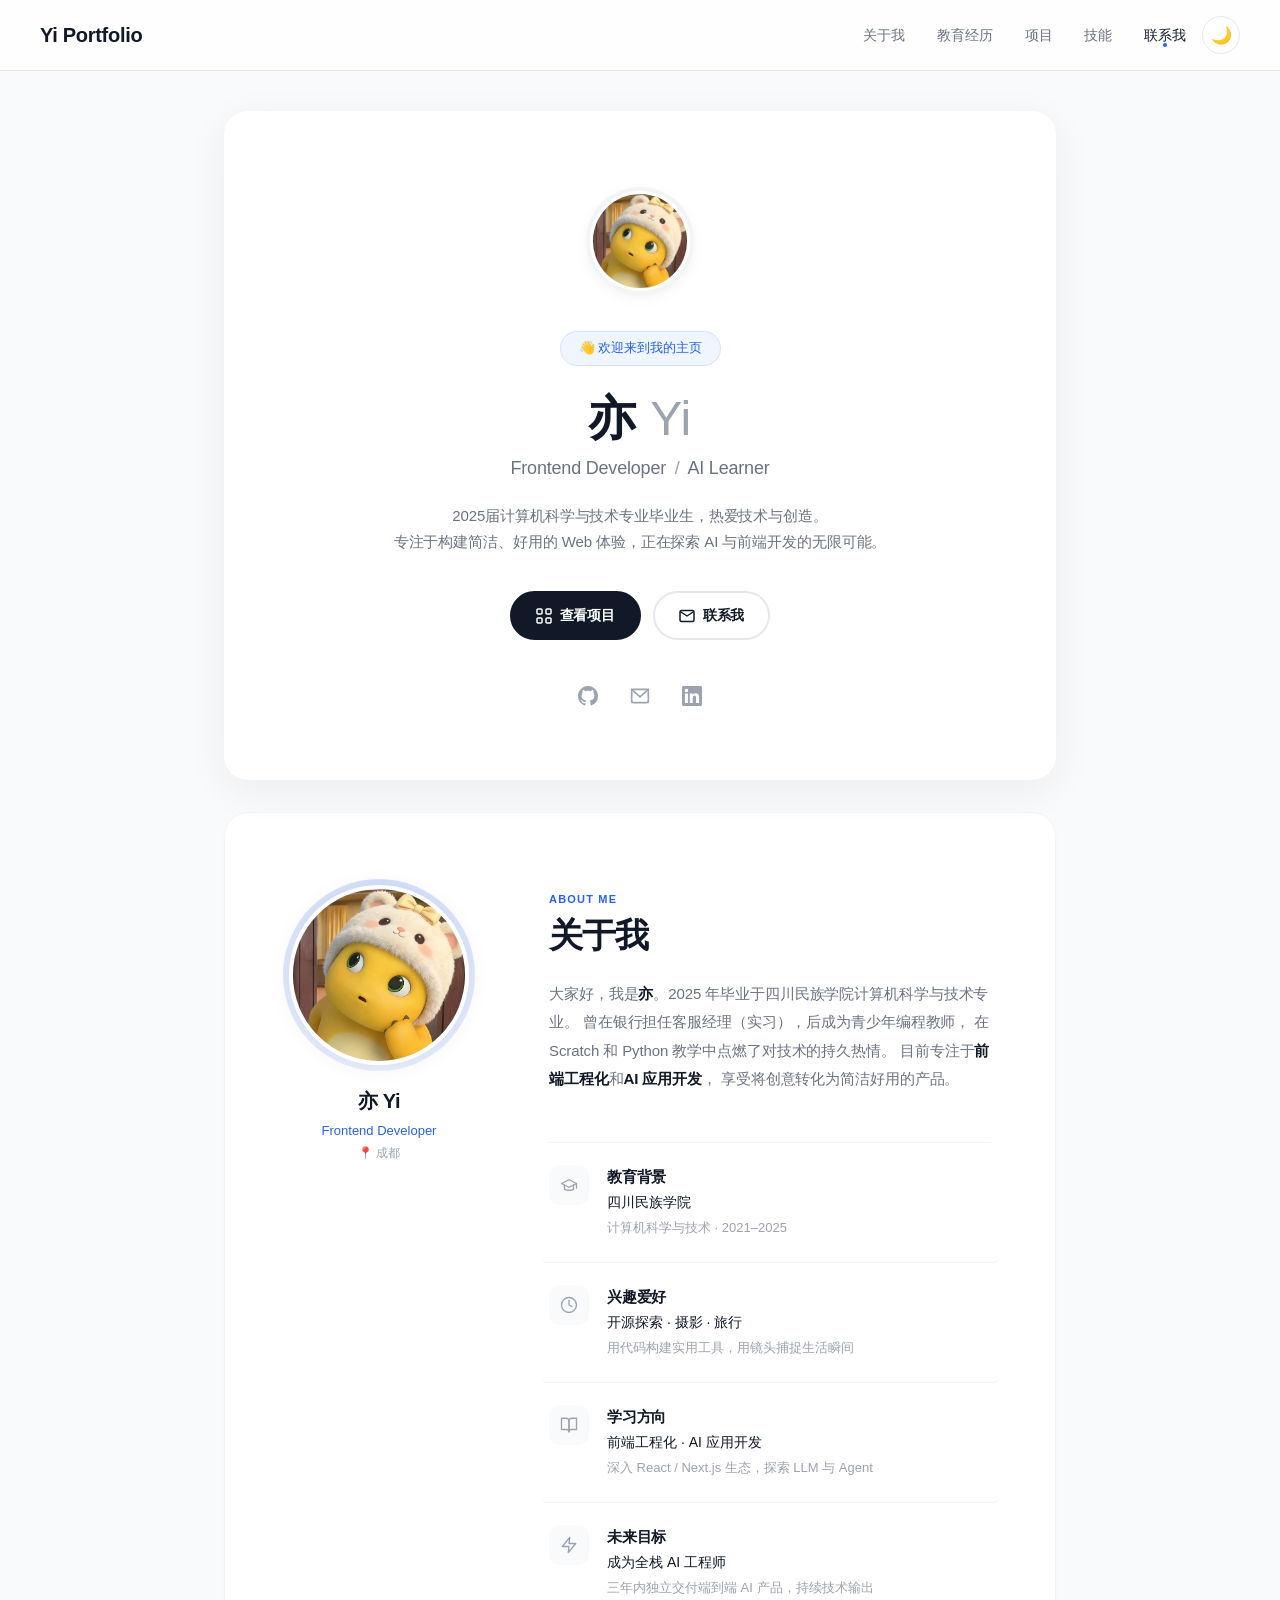
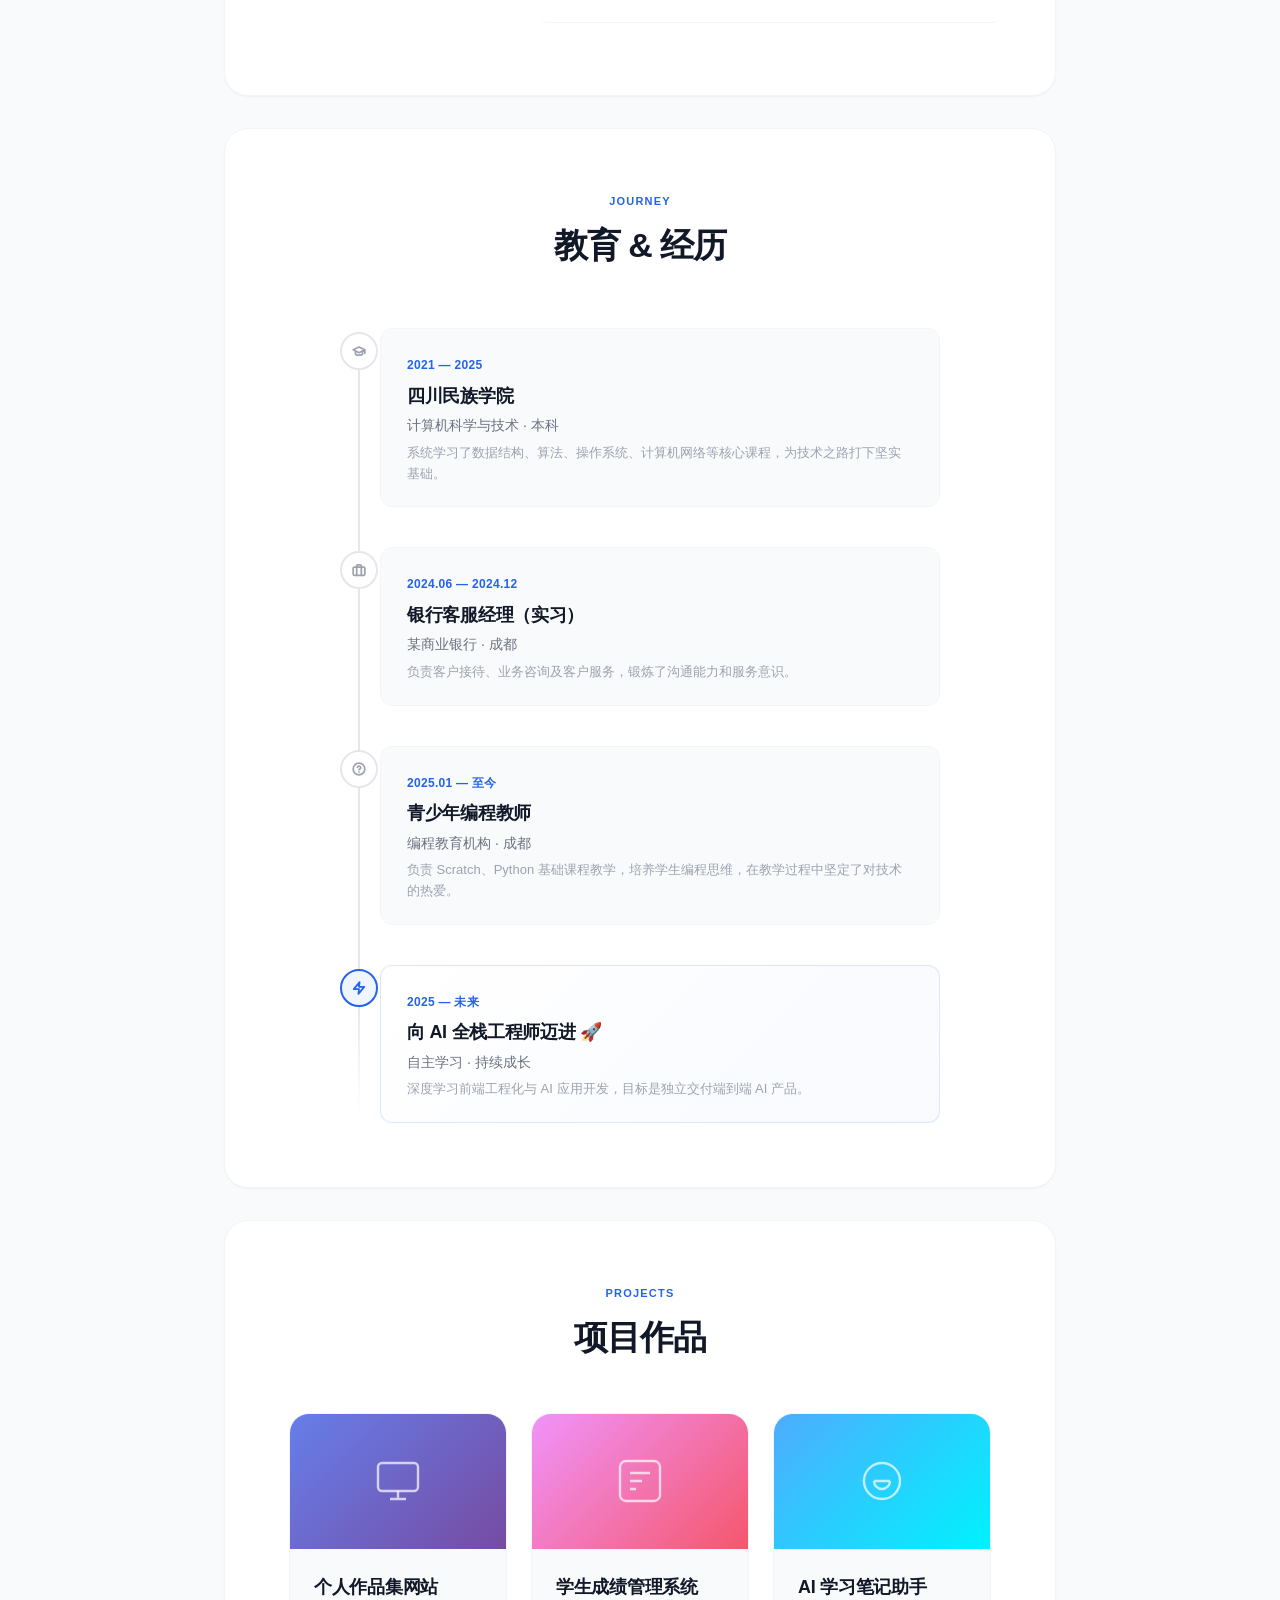
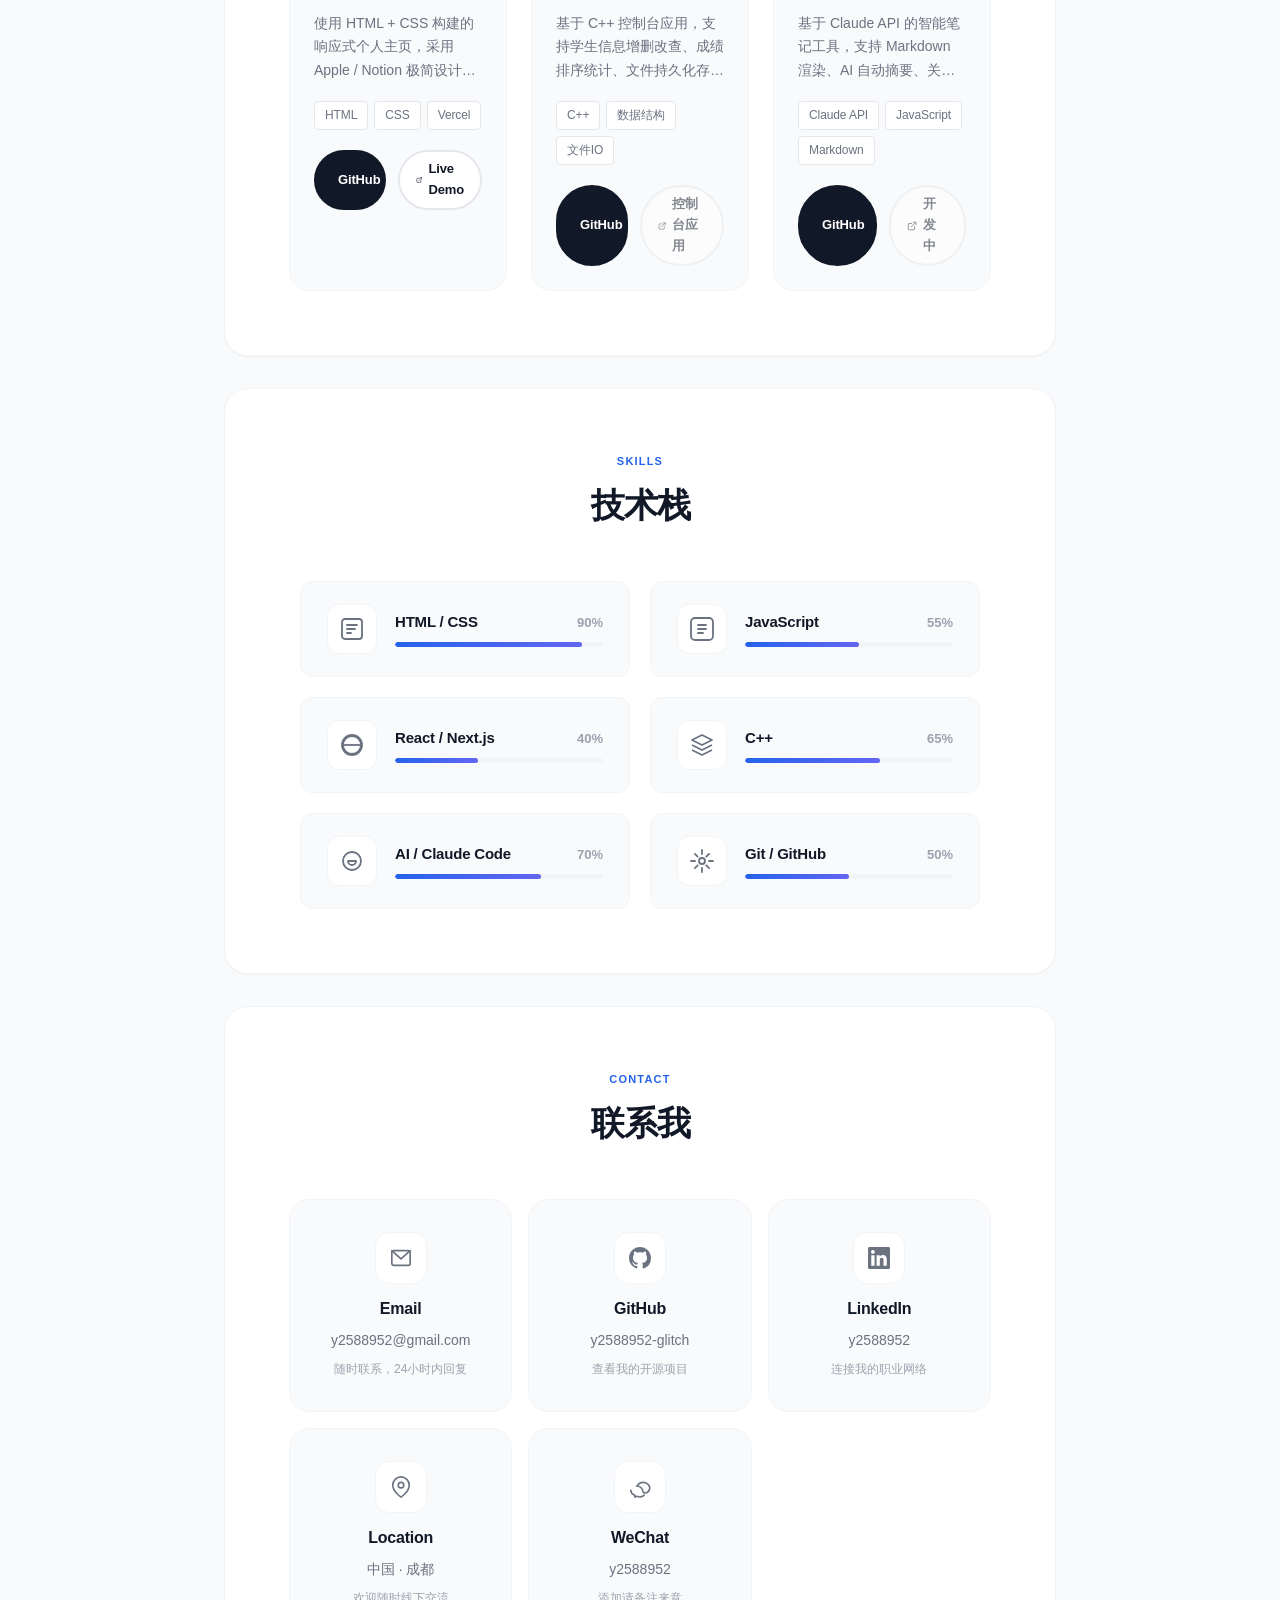
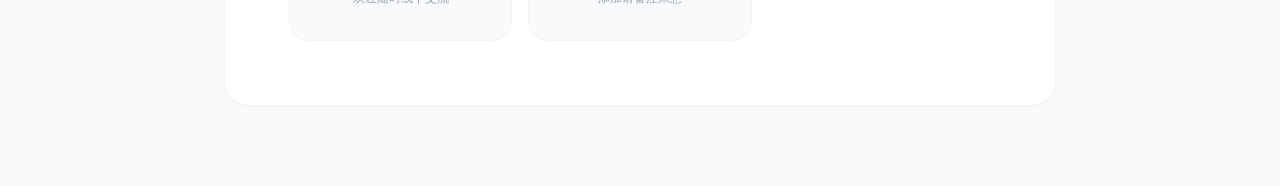
==== commit b6440422: "feat: comprehensive native scroll animations — multi-type reveals, stagger, parallax, ripple, nav sp" ====
--- a/index.html
+++ b/index.html
@@ -26,15 +26,15 @@
 
         <ul>
 
-            <li><a href="#">关于我</a></li>
-
-            <li><a href="#">教育经历</a></li>
-
-            <li><a href="#">项目</a></li>
-
-            <li><a href="#">技能</a></li>
-
-            <li><a href="#">联系我</a></li>
+            <li><a href="#about">关于我</a></li>
+
+            <li><a href="#education">教育经历</a></li>
+
+            <li><a href="#projects">项目</a></li>
+
+            <li><a href="#skills">技能</a></li>
+
+            <li><a href="#contact">联系我</a></li>
 
         </ul>
 
@@ -50,9 +50,9 @@
 
         <!-- Hero区域 -->
         <section class="hero">
-            <div class="hero-badge">👋 欢迎来到我的主页</div>
-
-            <h1 class="hero-name">亦 <span class="hero-name-en">Yi</span></h1>
+            <div class="hero-badge parallax" data-speed="0.03">👋 欢迎来到我的主页</div>
+
+            <h1 class="hero-name parallax" data-speed="0.05">亦 <span class="hero-name-en">Yi</span></h1>
 
             <h2 class="hero-title">Frontend Developer <span class="hero-title-divider">/</span> AI Learner</h2>
 
@@ -84,8 +84,8 @@
                 </a>
             </div>
 
-            <div class="hero-avatar">
-                <img src="11.jpg" alt="个人头像">
+            <div class="hero-avatar parallax" data-speed="0.07">
+                <img src="11.jpg" alt="个人头像" class="anim-img">
             </div>
         </section>
 
@@ -96,7 +96,7 @@
                 <aside class="about-left reveal">
                     <div class="about-avatar-wrap">
                         <div class="about-avatar-glow"></div>
-                        <img src="11.jpg" alt="个人头像">
+                        <img src="11.jpg" alt="个人头像" class="anim-img">
                     </div>
                     <div class="about-meta">
                         <span class="about-meta-name">亦 Yi</span>
@@ -232,7 +232,7 @@
             <span class="section-eyebrow reveal">Projects</span>
             <h2 class="reveal">项目作品</h2>
 
-            <div class="projects-grid">
+            <div class="projects-grid" data-stagger="100">
 
                 <!-- 项目 1 -->
                 <div class="project-card reveal">
@@ -326,7 +326,7 @@
             <span class="section-eyebrow reveal">Skills</span>
             <h2 class="reveal">技术栈</h2>
 
-            <div class="skills-grid">
+            <div class="skills-grid" data-stagger="60">
                 <!-- 1 -->
                 <div class="skill-card reveal">
                     <div class="skill-icon-wrap">
@@ -430,7 +430,7 @@
             <span class="section-eyebrow reveal">Contact</span>
             <h2 class="reveal">联系我</h2>
 
-            <div class="contact-grid">
+            <div class="contact-grid" data-stagger="50">
 
                 <!-- Email -->
                 <a href="mailto:y2588952@gmail.com" class="contact-card reveal">
@@ -494,7 +494,6 @@
             const toggle = document.getElementById('themeToggle');
             const STORAGE_KEY = 'portfolio-theme';
 
-            // Determine initial theme: localStorage > system > light
             function getInitialTheme() {
                 const stored = localStorage.getItem(STORAGE_KEY);
                 if (stored === 'dark' || stored === 'light') return stored;
@@ -514,12 +513,10 @@
                 setTimeout(() => html.classList.remove('transitioning'), 500);
             }
 
-            // Init
             const initial = getInitialTheme();
             applyTheme(initial);
             localStorage.setItem(STORAGE_KEY, initial);
 
-            // Toggle click
             toggle.addEventListener('click', () => {
                 enableTransition();
                 const isDark = html.hasAttribute('data-theme');
@@ -528,7 +525,6 @@
                 localStorage.setItem(STORAGE_KEY, next);
             });
 
-            // Listen for system theme changes (only if user hasn't explicitly set)
             window.matchMedia('(prefers-color-scheme: dark)').addEventListener('change', (e) => {
                 if (!localStorage.getItem(STORAGE_KEY)) {
                     enableTransition();
@@ -537,20 +533,171 @@
             });
         })();
 
-        // ===== Scroll Reveal =====
-        const observer = new IntersectionObserver(
-            (entries) => {
-                entries.forEach((entry) => {
-                    if (entry.isIntersecting) {
-                        entry.target.classList.add('revealed');
-                        observer.unobserve(entry.target);
-                    }
-                });
-            },
-            { threshold: 0.15, rootMargin: '0px 0px -40px 0px' }
-        );
-
-        document.querySelectorAll('.reveal').forEach((el) => observer.observe(el));
+        // ===== Comprehensive Scroll Animation System =====
+        (function () {
+            // ── 1. Intersection Observer for reveal animations ──
+            const revealObserver = new IntersectionObserver(
+                (entries) => {
+                    entries.forEach((entry) => {
+                        if (entry.isIntersecting) {
+                            const el = entry.target;
+
+                            // Handle stagger container: reveal children in sequence
+                            if (el.hasAttribute('data-stagger')) {
+                                const delay = parseInt(el.getAttribute('data-stagger')) || 60;
+                                const children = el.querySelectorAll('[data-anim], .reveal');
+                                children.forEach((child, i) => {
+                                    child.style.transitionDelay = (i * delay) + 'ms';
+                                    child.classList.add('revealed');
+                                });
+                                el.classList.add('revealed');
+                            } else {
+                                // Apply delay from data-delay attribute if present
+                                const d = el.getAttribute('data-delay');
+                                if (d) el.style.transitionDelay = d + 'ms';
+                                el.classList.add('revealed');
+                            }
+
+                            revealObserver.unobserve(el);
+                        }
+                    });
+                },
+                { threshold: 0.12, rootMargin: '0px 0px -48px 0px' }
+            );
+
+            // Observe all elements with data-anim or .reveal (not inside stagger containers)
+            document.querySelectorAll('[data-anim], .reveal').forEach((el) => {
+                // Skip children of stagger containers — they're handled by the parent
+                if (!el.parentElement || !el.parentElement.hasAttribute('data-stagger')) {
+                    revealObserver.observe(el);
+                }
+            });
+
+            // Observe stagger containers
+            document.querySelectorAll('[data-stagger]').forEach((el) => {
+                revealObserver.observe(el);
+            });
+
+            // ── 2. Image fade-in ──
+            const imgObserver = new IntersectionObserver(
+                (entries) => {
+                    entries.forEach((entry) => {
+                        if (entry.isIntersecting) {
+                            entry.target.classList.add('loaded');
+                            imgObserver.unobserve(entry.target);
+                        }
+                    });
+                },
+                { threshold: 0.1 }
+            );
+
+            document.querySelectorAll('img.anim-img').forEach((img) => {
+                // If already loaded (cached), show immediately
+                if (img.complete) {
+                    img.classList.add('loaded');
+                } else {
+                    img.addEventListener('load', () => img.classList.add('loaded'));
+                }
+                imgObserver.observe(img);
+            });
+
+            // ── 3. Button ripple effect ──
+            document.addEventListener('click', function (e) {
+                const rippleEl = e.target.closest(
+                    '.btn, .project-link, .social-icon, .theme-toggle, .contact-card'
+                );
+                if (!rippleEl) return;
+
+                const ripple = document.createElement('span');
+                ripple.className = 'btn-ripple';
+                const rect = rippleEl.getBoundingClientRect();
+                const size = Math.max(rect.width, rect.height);
+                ripple.style.width = ripple.style.height = size + 'px';
+                ripple.style.left = (e.clientX - rect.left - size / 2) + 'px';
+                ripple.style.top = (e.clientY - rect.top - size / 2) + 'px';
+                rippleEl.appendChild(ripple);
+
+                ripple.addEventListener('animationend', () => ripple.remove());
+            });
+
+            // ── 4. Active nav link on scroll ──
+            const sections = document.querySelectorAll('section[id]');
+            const navLinks = document.querySelectorAll('nav a[href^="#"]');
+
+            const scrollSpy = new IntersectionObserver(
+                (entries) => {
+                    entries.forEach((entry) => {
+                        if (entry.isIntersecting) {
+                            navLinks.forEach((link) => {
+                                link.classList.toggle(
+                                    'nav-active',
+                                    link.getAttribute('href') === '#' + entry.target.id
+                                );
+                            });
+                        }
+                    });
+                },
+                { threshold: 0.3, rootMargin: '-80px 0px -50% 0px' }
+            );
+
+            sections.forEach((s) => scrollSpy.observe(s));
+
+            // ── 5. Subtle parallax on Hero ──
+            const parallaxEls = document.querySelectorAll('.parallax');
+            let ticking = false;
+
+            window.addEventListener('scroll', () => {
+                if (!ticking) {
+                    requestAnimationFrame(() => {
+                        const scrollY = window.pageYOffset;
+                        parallaxEls.forEach((el) => {
+                            const speed = parseFloat(el.getAttribute('data-speed')) || 0.08;
+                            const y = scrollY * speed;
+                            if (y < 120) {
+                                el.style.transform = `translateY(${y}px)`;
+                            }
+                        });
+                        ticking = false;
+                    });
+                    ticking = true;
+                }
+            }, { passive: true });
+
+            // ── 6. Smooth section counter animation ──
+            const counterObserver = new IntersectionObserver(
+                (entries) => {
+                    entries.forEach((entry) => {
+                        if (entry.isIntersecting) {
+                            const el = entry.target;
+                            const target = parseInt(el.getAttribute('data-count'));
+                            const duration = parseInt(el.getAttribute('data-duration')) || 1600;
+                            const start = performance.now();
+
+                            function update(now) {
+                                const elapsed = now - start;
+                                const progress = Math.min(elapsed / duration, 1);
+                                // ease-out
+                                const eased = 1 - Math.pow(1 - progress, 3);
+                                el.textContent = Math.floor(eased * target);
+                                if (progress < 1) {
+                                    requestAnimationFrame(update);
+                                } else {
+                                    el.textContent = target;
+                                }
+                            }
+
+                            requestAnimationFrame(update);
+                            counterObserver.unobserve(el);
+                        }
+                    });
+                },
+                { threshold: 0.5 }
+            );
+
+            document.querySelectorAll('[data-count]').forEach((el) => {
+                counterObserver.observe(el);
+            });
+        })();
     </script>
 
 </body>
--- a/style.css
+++ b/style.css
@@ -720,26 +720,57 @@
     line-height: 1.6;
 }
 
-/* Staggered reveal for timeline */
-.timeline > .reveal:nth-child(1) { transition-delay: 0.00s; }
-.timeline > .reveal:nth-child(2) { transition-delay: 0.10s; }
-.timeline > .reveal:nth-child(3) { transition-delay: 0.20s; }
-.timeline > .reveal:nth-child(4) { transition-delay: 0.30s; }
-
-/* ===== Scroll Reveal ===== */
-.reveal {
+/* ===== Scroll Reveal System ===== */
+/* Base hidden state for all animated elements */
+.reveal,
+[data-anim] {
     opacity: 0;
-    transform: translateY(32px);
     transition: opacity 0.8s cubic-bezier(0.16, 1, 0.3, 1),
-                transform 0.8s cubic-bezier(0.16, 1, 0.3, 1);
-}
-
-.reveal.revealed {
+                transform 0.8s cubic-bezier(0.16, 1, 0.3, 1),
+                filter 0.8s cubic-bezier(0.16, 1, 0.3, 1);
+}
+
+/* Default: fade-up */
+.reveal,
+[data-anim="fade-up"] {
+    transform: translateY(36px);
+}
+
+/* Fade only */
+[data-anim="fade-in"] {
+    transform: none;
+}
+
+/* Slide left */
+[data-anim="slide-left"] {
+    transform: translateX(-40px);
+}
+
+/* Slide right */
+[data-anim="slide-right"] {
+    transform: translateX(40px);
+}
+
+/* Scale in */
+[data-anim="scale-in"] {
+    transform: scale(0.92);
+}
+
+/* Blur in */
+[data-anim="blur-in"] {
+    transform: translateY(20px);
+    filter: blur(8px);
+}
+
+/* --- Revealed state --- */
+.reveal.revealed,
+[data-anim].revealed {
     opacity: 1;
-    transform: translateY(0);
-}
-
-/* staggered reveal */
+    transform: translateY(0) translateX(0) scale(1);
+    filter: blur(0);
+}
+
+/* --- Legacy staggered delays (preserved) --- */
 .about-right .reveal:nth-child(1) { transition-delay: 0.00s; }
 .about-right .reveal:nth-child(2) { transition-delay: 0.06s; }
 .about-right .reveal:nth-child(3) { transition-delay: 0.12s; }
@@ -747,6 +778,74 @@
 .about-details .reveal:nth-child(2) { transition-delay: 0.22s; }
 .about-details .reveal:nth-child(3) { transition-delay: 0.28s; }
 .about-details .reveal:nth-child(4) { transition-delay: 0.34s; }
+
+/* ===== Image Fade-in ===== */
+img.anim-img {
+    opacity: 0;
+    transform: scale(0.96);
+    transition: opacity 0.7s cubic-bezier(0.16, 1, 0.3, 1),
+                transform 0.7s cubic-bezier(0.16, 1, 0.3, 1);
+}
+
+img.anim-img.loaded {
+    opacity: 1;
+    transform: scale(1);
+}
+
+/* ===== Button Ripple ===== */
+.btn,
+.project-link,
+.contact-card,
+.social-icon,
+.theme-toggle {
+    position: relative;
+    overflow: hidden;
+}
+
+.btn-ripple {
+    position: absolute;
+    border-radius: 50%;
+    background: rgba(255, 255, 255, 0.3);
+    transform: scale(0);
+    animation: ripple 0.6s ease-out forwards;
+    pointer-events: none;
+}
+
+[data-theme="dark"] .btn-ripple {
+    background: rgba(255, 255, 255, 0.15);
+}
+
+@keyframes ripple {
+    to {
+        transform: scale(4);
+        opacity: 0;
+    }
+}
+
+/* ===== Active Nav Link ===== */
+nav a.nav-active {
+    color: var(--text) !important;
+    position: relative;
+}
+
+nav a.nav-active::after {
+    content: '';
+    position: absolute;
+    bottom: -4px;
+    left: 50%;
+    transform: translateX(-50%);
+    width: 4px;
+    height: 4px;
+    border-radius: 50%;
+    background: var(--accent);
+}
+
+/* ===== Parallax-ready elements ===== */
+.hero-avatar img.parallax,
+.hero-name.parallax,
+.hero-badge.parallax {
+    will-change: transform;
+}
 
 /* ===== Contact Section ===== */
 .contact {
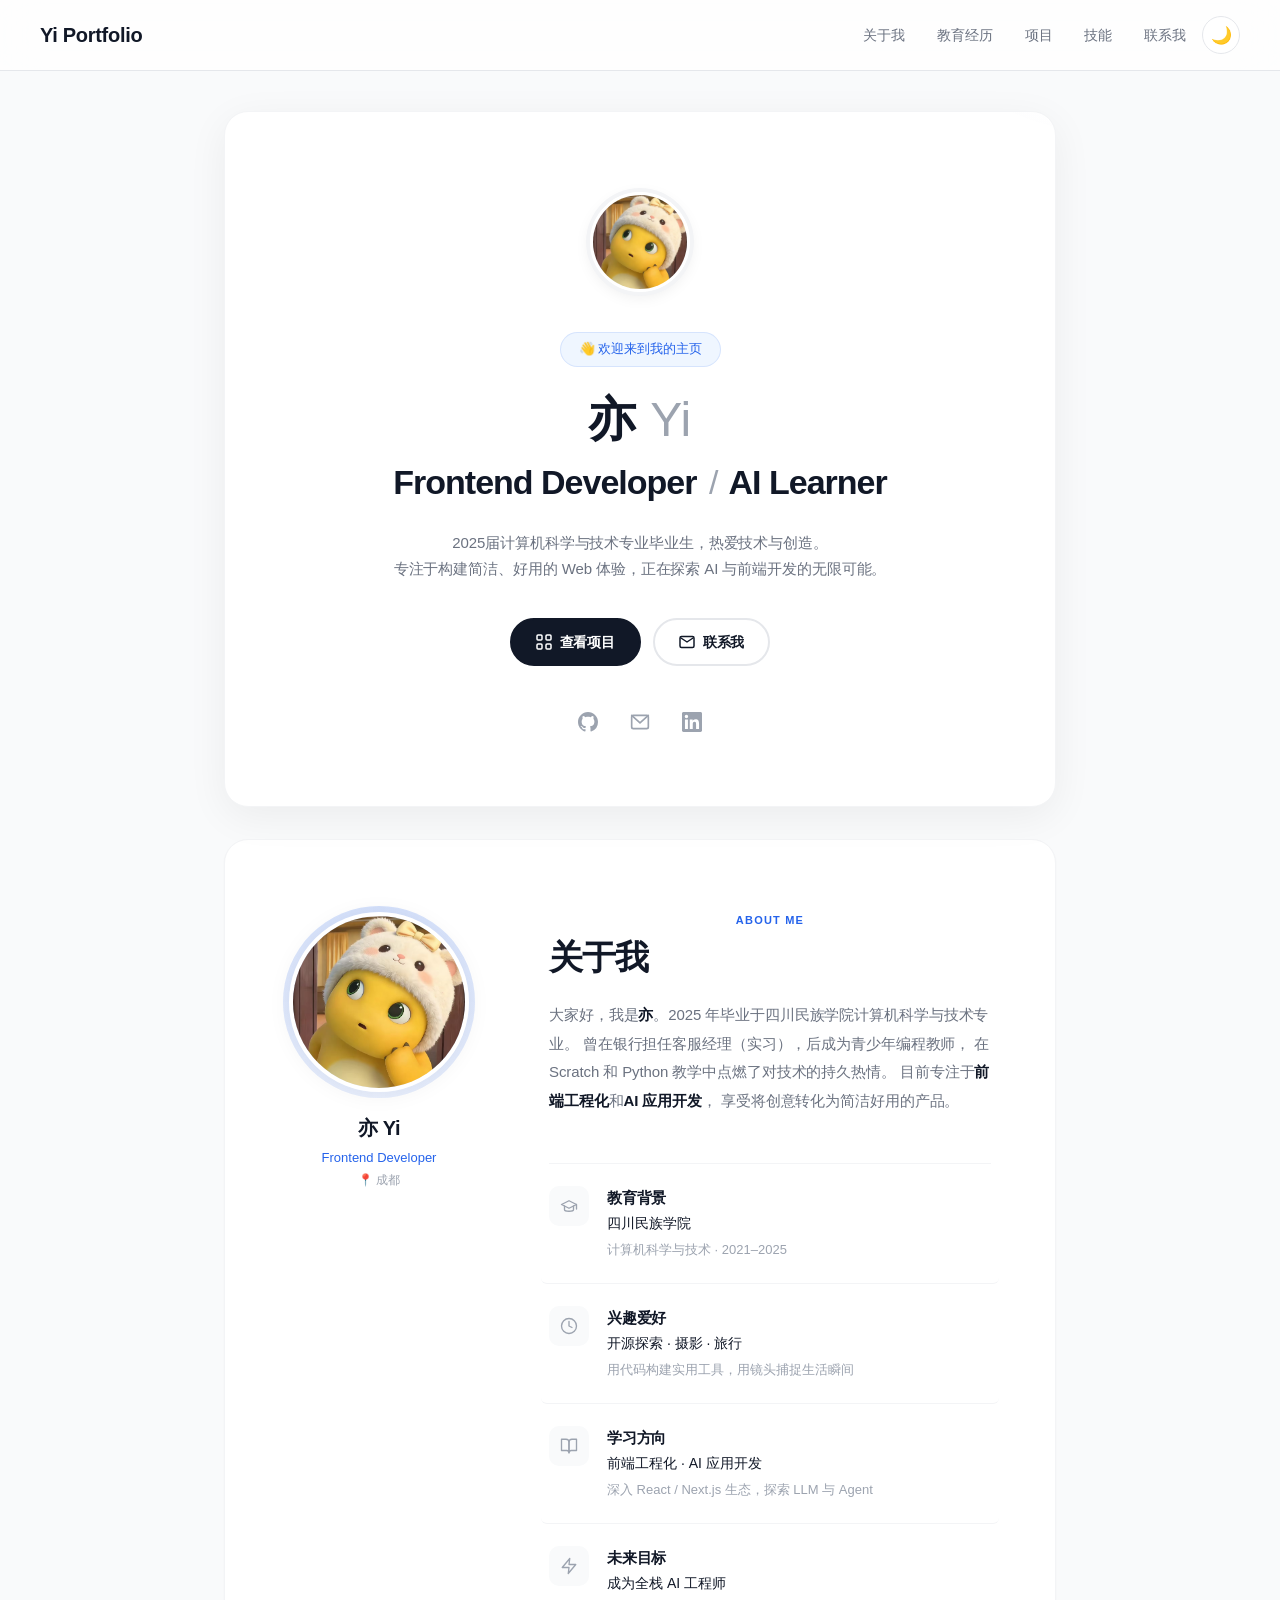
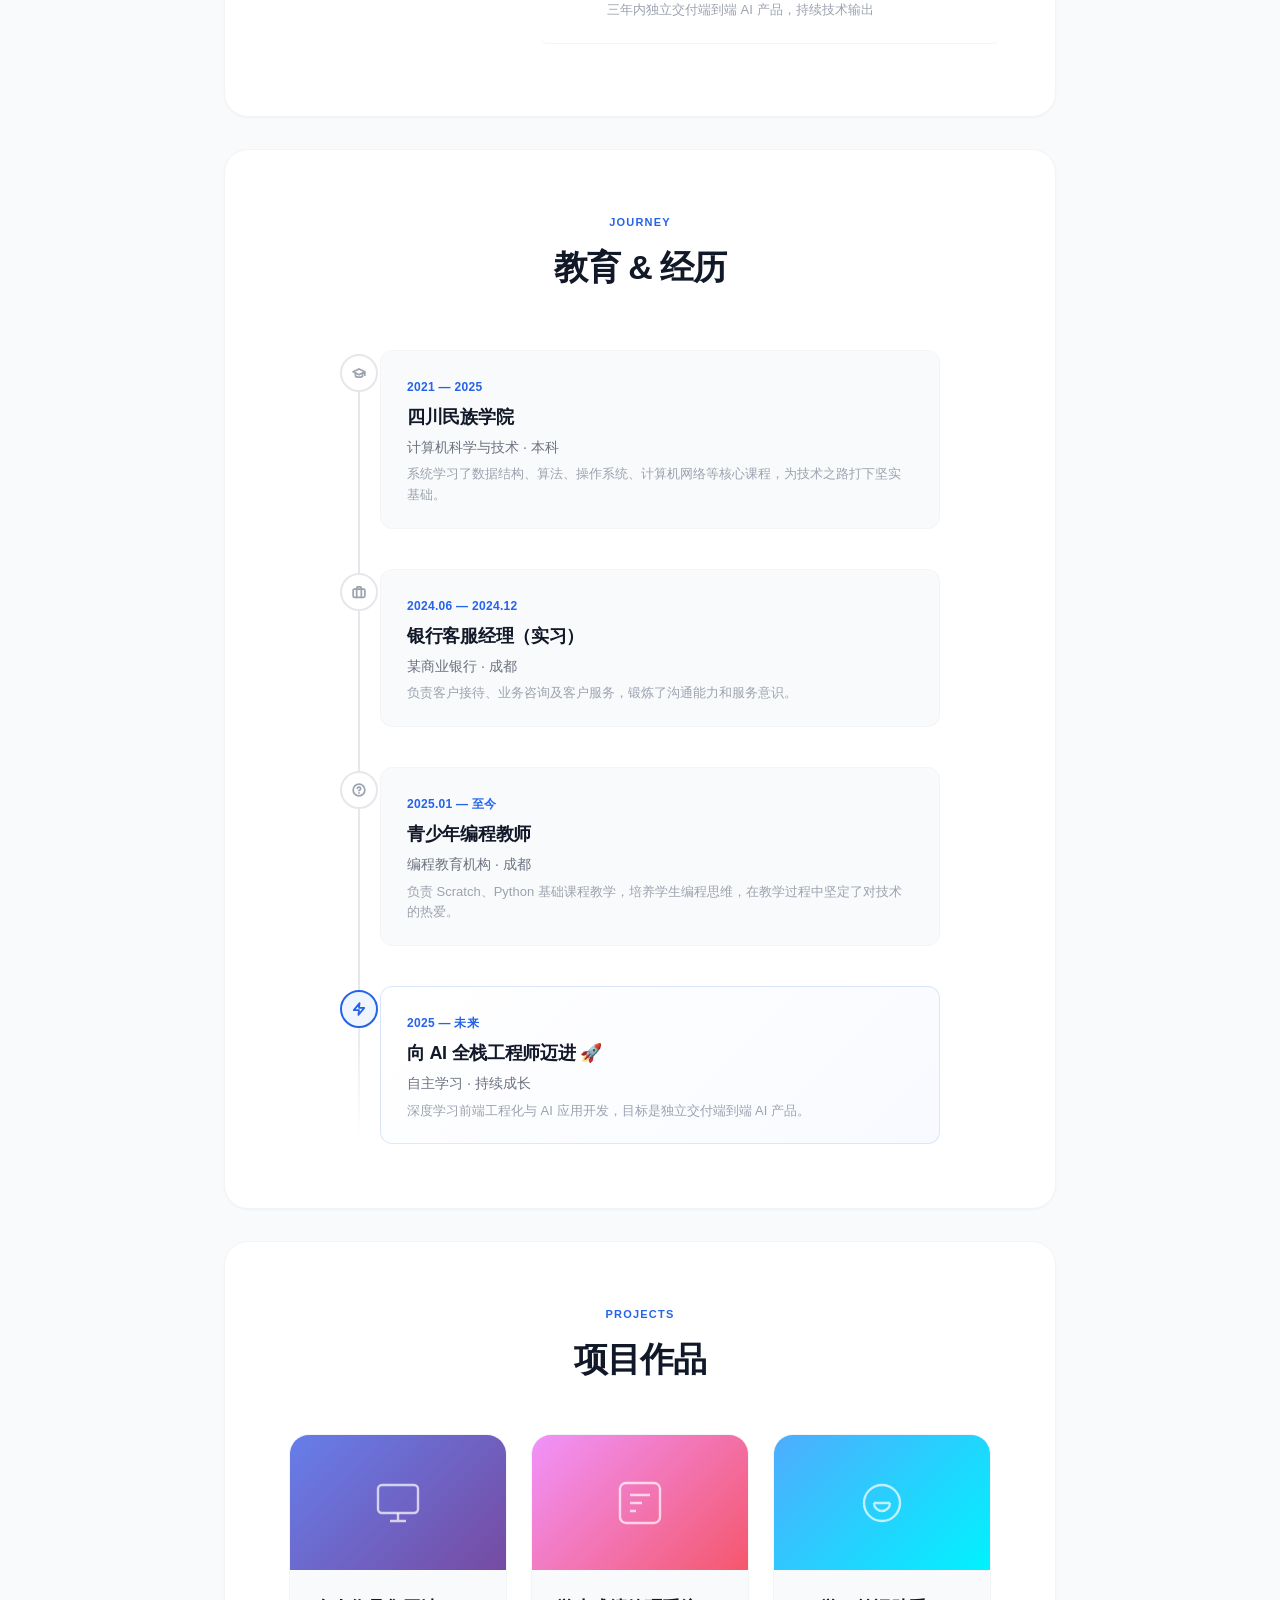
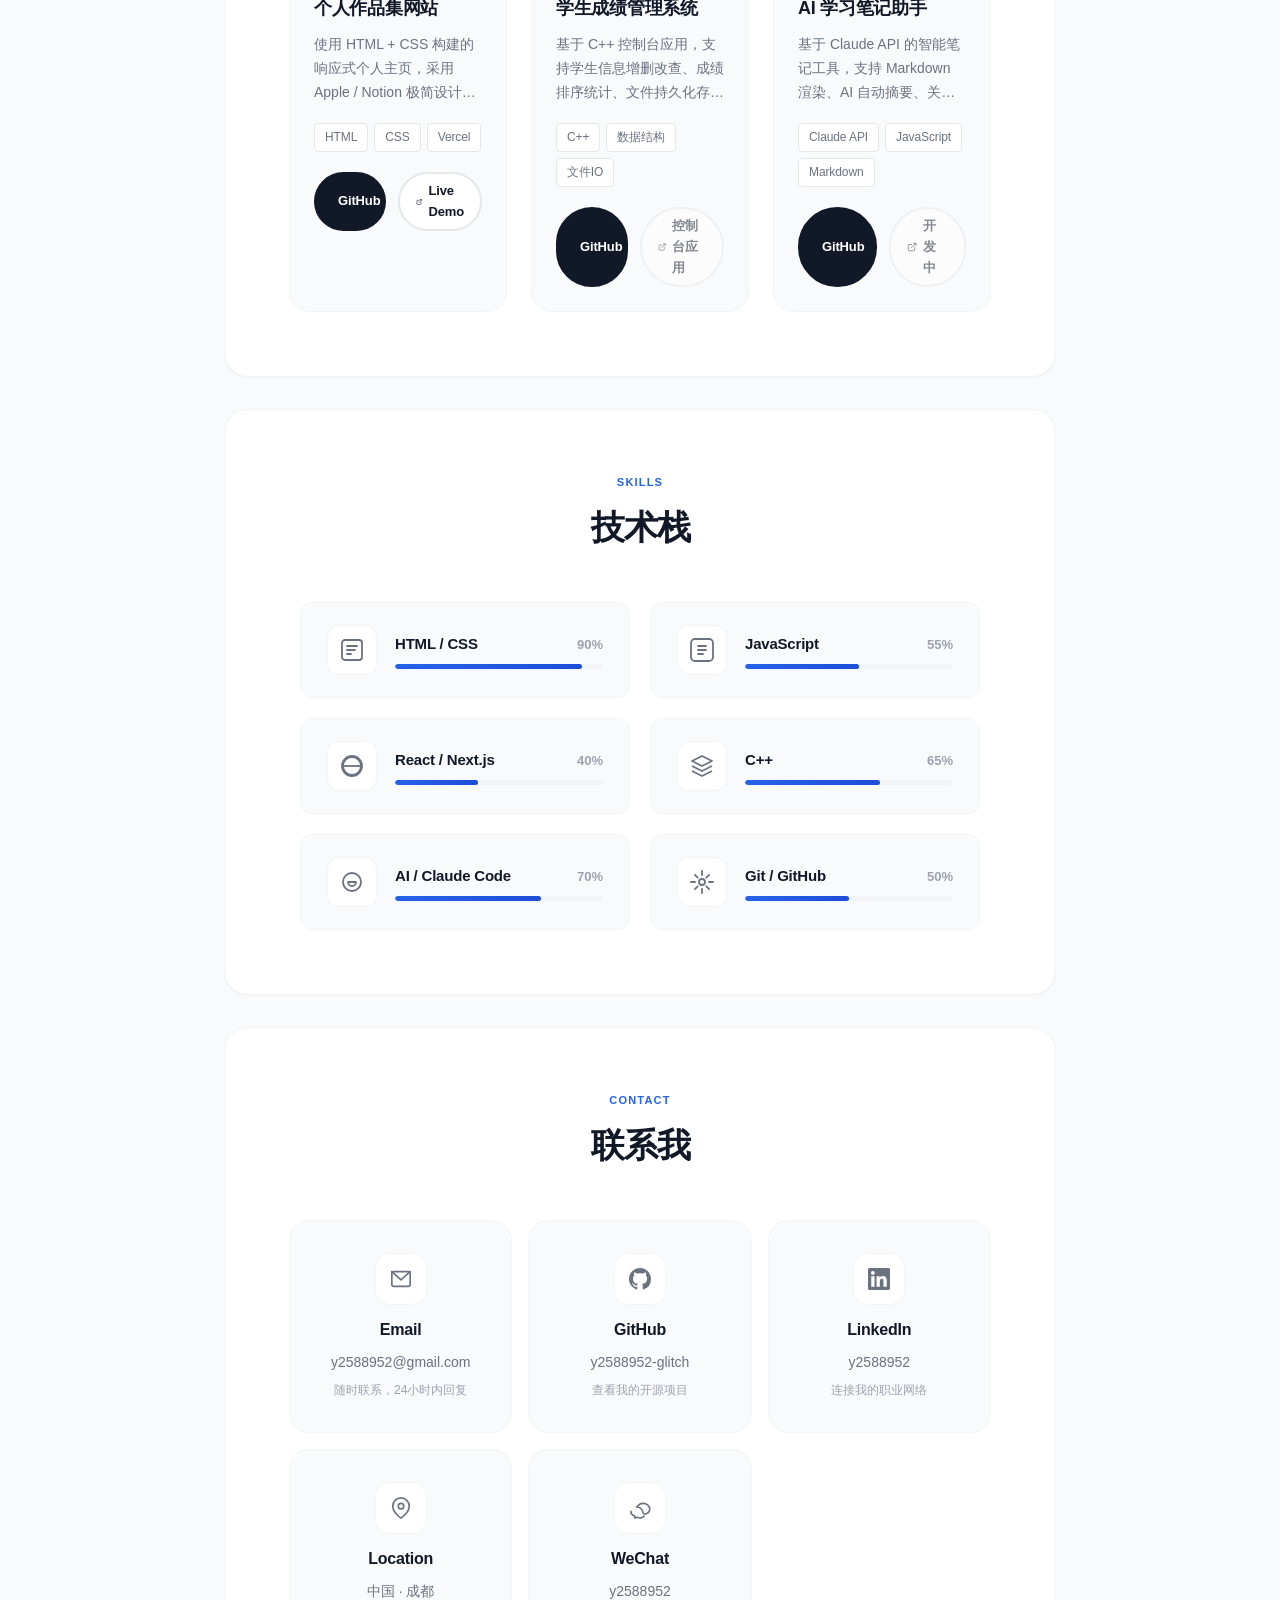
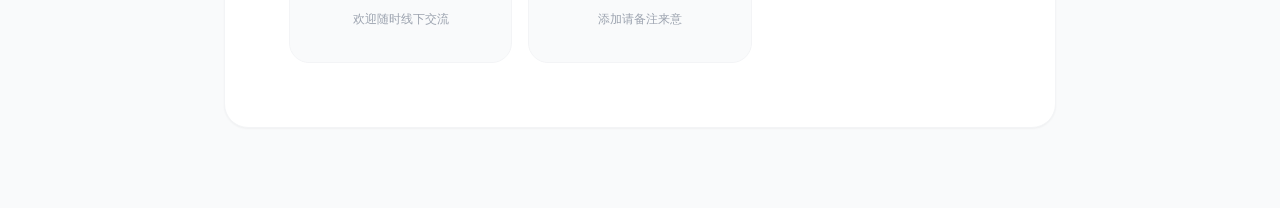
==== commit 9c4078f3: "fix: comprehensive audit fixes — HTML semantics, CSS dedup, JS robustness, mobile, a11y" ====
--- a/index.html
+++ b/index.html
@@ -1,26 +1,21 @@
- <!DOCTYPE html>
+<!DOCTYPE html>
 <html lang="zh-CN">
-
 <head>
-
     <meta charset="UTF-8">
-
     <meta name="viewport" content="width=device-width, initial-scale=1.0">
-
+    <meta name="description" content="亦 Yi — Frontend Developer & AI Learner，个人作品集网站">
+    <meta property="og:title" content="亦 | Personal Portfolio">
+    <meta property="og:description" content="Frontend Developer / AI Learner — 个人作品集">
+    <meta property="og:type" content="website">
+    <meta name="twitter:card" content="summary">
     <title>亦 | Personal Portfolio</title>
-
     <link rel="stylesheet" href="style.css">
-
 </head>
 
 <body>
 <nav>
 
-    <div class="logo">
-
-        Yi Portfolio
-
-    </div>
+    <a href="#" class="logo" aria-label="返回首页">Yi Portfolio</a>
 
     <div class="nav-right">
 
@@ -49,7 +44,7 @@
     <div class="container">
 
         <!-- Hero区域 -->
-        <section class="hero">
+        <section class="hero section" id="hero">
             <div class="hero-badge parallax" data-speed="0.03">👋 欢迎来到我的主页</div>
 
             <h1 class="hero-name parallax" data-speed="0.05">亦 <span class="hero-name-en">Yi</span></h1>
@@ -73,13 +68,13 @@
             </div>
 
             <div class="hero-social">
-                <a href="https://github.com/y2588952-glitch" target="_blank" class="social-icon" title="GitHub">
+                <a href="https://github.com/y2588952-glitch" target="_blank" rel="noopener noreferrer" class="social-icon" title="GitHub">
                     <svg width="20" height="20" viewBox="0 0 24 24" fill="currentColor"><path d="M12 0C5.37 0 0 5.37 0 12c0 5.31 3.435 9.795 8.205 11.385.6.105.825-.255.825-.57 0-.285-.015-1.23-.015-2.235-3.015.555-3.795-.735-4.035-1.41-.135-.345-.72-1.41-1.23-1.695-.42-.225-1.02-.78-.015-.795.945-.015 1.62.87 1.845 1.23 1.08 1.815 2.805 1.305 3.495.99.105-.78.42-1.305.765-1.605-2.67-.3-5.46-1.335-5.46-5.925 0-1.305.465-2.385 1.23-3.225-.12-.3-.54-1.53.12-3.18 0 0 1.005-.315 3.3 1.23.96-.27 1.98-.405 3-.405s2.04.135 3 .405c2.295-1.56 3.3-1.23 3.3-1.23.66 1.65.24 2.88.12 3.18.765.84 1.23 1.905 1.23 3.225 0 4.605-2.805 5.625-5.475 5.925.435.375.81 1.095.81 2.22 0 1.605-.015 2.895-.015 3.3 0 .315.225.69.825.57A12.02 12.02 0 0024 12c0-6.63-5.37-12-12-12z"/></svg>
                 </a>
                 <a href="mailto:y2588952@gmail.com" class="social-icon" title="Email">
                     <svg width="20" height="20" viewBox="0 0 24 24" fill="none" stroke="currentColor" stroke-width="2" stroke-linecap="round" stroke-linejoin="round"><rect x="2" y="4" width="20" height="16" rx="2"/><path d="M22 4L12 13 2 4"/></svg>
                 </a>
-                <a href="https://linkedin.com/in/y2588952" target="_blank" class="social-icon" title="LinkedIn">
+                <a href="https://linkedin.com/in/y2588952" target="_blank" rel="noopener noreferrer" class="social-icon" title="LinkedIn">
                     <svg width="20" height="20" viewBox="0 0 24 24" fill="currentColor"><path d="M20.447 20.452h-3.554v-5.569c0-1.328-.027-3.037-1.852-3.037-1.853 0-2.136 1.445-2.136 2.939v5.667H9.351V9h3.414v1.561h.046c.477-.9 1.637-1.85 3.37-1.85 3.601 0 4.267 2.37 4.267 5.455v6.286zM5.337 7.433a2.062 2.062 0 01-2.063-2.065 2.064 2.064 0 112.063 2.065zm1.782 13.019H3.555V9h3.564v11.452zM22.225 0H1.771C.792 0 0 .774 0 1.729v20.542C0 23.227.792 24 1.771 24h20.451C23.2 24 24 23.227 24 22.271V1.729C24 .774 23.2 0 22.222 0h.003z"/></svg>
                 </a>
             </div>
@@ -90,7 +85,7 @@
         </section>
 
         <!-- 关于我 -->
-        <section class="about" id="about">
+        <section class="about section" id="about">
             <div class="about-body">
                 <!-- 左侧：头像 -->
                 <aside class="about-left reveal">
@@ -168,7 +163,7 @@
         </section>
 
         <!-- 时间轴 -->
-        <section class="timeline-section" id="education">
+        <section class="timeline-section section" id="education">
             <span class="section-eyebrow reveal">Journey</span>
             <h2 class="reveal">教育 & 经历</h2>
 
@@ -228,7 +223,7 @@
         </section>
 
         <!-- 项目 -->
-        <section class="projects" id="projects">
+        <section class="projects section" id="projects">
             <span class="section-eyebrow reveal">Projects</span>
             <h2 class="reveal">项目作品</h2>
 
@@ -250,11 +245,11 @@
                             <span>Vercel</span>
                         </div>
                         <div class="project-links">
-                            <a href="https://github.com/y2588952-glitch/portfolio" target="_blank" class="project-link project-link-gh">
+                            <a href="https://github.com/y2588952-glitch/portfolio" target="_blank" rel="noopener noreferrer" class="project-link project-link-gh">
                                 <svg width="16" height="16" viewBox="0 0 24 24" fill="currentColor"><path d="M12 0C5.37 0 0 5.37 0 12c0 5.31 3.435 9.795 8.205 11.385.6.105.825-.255.825-.57 0-.285-.015-1.23-.015-2.235-3.015.555-3.795-.735-4.035-1.41-.135-.345-.72-1.41-1.23-1.695-.42-.225-1.02-.78-.015-.795.945-.015 1.62.87 1.845 1.23 1.08 1.815 2.805 1.305 3.495.99.105-.78.42-1.305.765-1.605-2.67-.3-5.46-1.335-5.46-5.925 0-1.305.465-2.385 1.23-3.225-.12-.3-.54-1.53.12-3.18 0 0 1.005-.315 3.3 1.23.96-.27 1.98-.405 3-.405s2.04.135 3 .405c2.295-1.56 3.3-1.23 3.3-1.23.66 1.65.24 2.88.12 3.18.765.84 1.23 1.905 1.23 3.225 0 4.605-2.805 5.625-5.475 5.925.435.375.81 1.095.81 2.22 0 1.605-.015 2.895-.015 3.3 0 .315.225.69.825.57A12.02 12.02 0 0024 12c0-6.63-5.37-12-12-12z"/></svg>
                                 GitHub
                             </a>
-                            <a href="https://portfolio-kohl-beta-zit57zqdmb.vercel.app" target="_blank" class="project-link project-link-live">
+                            <a href="https://portfolio-kohl-beta-zit57zqdmb.vercel.app" target="_blank" rel="noopener noreferrer" class="project-link project-link-live">
                                 <svg width="16" height="16" viewBox="0 0 24 24" fill="none" stroke="currentColor" stroke-width="2" stroke-linecap="round" stroke-linejoin="round"><path d="M18 13v6a2 2 0 01-2 2H5a2 2 0 01-2-2V8a2 2 0 012-2h6"/><polyline points="15 3 21 3 21 9"/><line x1="10" y1="14" x2="21" y2="3"/></svg>
                                 Live Demo
                             </a>
@@ -278,7 +273,7 @@
                             <span>文件IO</span>
                         </div>
                         <div class="project-links">
-                            <a href="https://github.com/y2588952-glitch" target="_blank" class="project-link project-link-gh">
+                            <a href="https://github.com/y2588952-glitch" target="_blank" rel="noopener noreferrer" class="project-link project-link-gh">
                                 <svg width="16" height="16" viewBox="0 0 24 24" fill="currentColor"><path d="M12 0C5.37 0 0 5.37 0 12c0 5.31 3.435 9.795 8.205 11.385.6.105.825-.255.825-.57 0-.285-.015-1.23-.015-2.235-3.015.555-3.795-.735-4.035-1.41-.135-.345-.72-1.41-1.23-1.695-.42-.225-1.02-.78-.015-.795.945-.015 1.62.87 1.845 1.23 1.08 1.815 2.805 1.305 3.495.99.105-.78.42-1.305.765-1.605-2.67-.3-5.46-1.335-5.46-5.925 0-1.305.465-2.385 1.23-3.225-.12-.3-.54-1.53.12-3.18 0 0 1.005-.315 3.3 1.23.96-.27 1.98-.405 3-.405s2.04.135 3 .405c2.295-1.56 3.3-1.23 3.3-1.23.66 1.65.24 2.88.12 3.18.765.84 1.23 1.905 1.23 3.225 0 4.605-2.805 5.625-5.475 5.925.435.375.81 1.095.81 2.22 0 1.605-.015 2.895-.015 3.3 0 .315.225.69.825.57A12.02 12.02 0 0024 12c0-6.63-5.37-12-12-12z"/></svg>
                                 GitHub
                             </a>
@@ -306,7 +301,7 @@
                             <span>Markdown</span>
                         </div>
                         <div class="project-links">
-                            <a href="https://github.com/y2588952-glitch" target="_blank" class="project-link project-link-gh">
+                            <a href="https://github.com/y2588952-glitch" target="_blank" rel="noopener noreferrer" class="project-link project-link-gh">
                                 <svg width="16" height="16" viewBox="0 0 24 24" fill="currentColor"><path d="M12 0C5.37 0 0 5.37 0 12c0 5.31 3.435 9.795 8.205 11.385.6.105.825-.255.825-.57 0-.285-.015-1.23-.015-2.235-3.015.555-3.795-.735-4.035-1.41-.135-.345-.72-1.41-1.23-1.695-.42-.225-1.02-.78-.015-.795.945-.015 1.62.87 1.845 1.23 1.08 1.815 2.805 1.305 3.495.99.105-.78.42-1.305.765-1.605-2.67-.3-5.46-1.335-5.46-5.925 0-1.305.465-2.385 1.23-3.225-.12-.3-.54-1.53.12-3.18 0 0 1.005-.315 3.3 1.23.96-.27 1.98-.405 3-.405s2.04.135 3 .405c2.295-1.56 3.3-1.23 3.3-1.23.66 1.65.24 2.88.12 3.18.765.84 1.23 1.905 1.23 3.225 0 4.605-2.805 5.625-5.475 5.925.435.375.81 1.095.81 2.22 0 1.605-.015 2.895-.015 3.3 0 .315.225.69.825.57A12.02 12.02 0 0024 12c0-6.63-5.37-12-12-12z"/></svg>
                                 GitHub
                             </a>
@@ -322,7 +317,7 @@
         </section>
 
         <!-- 技能 -->
-        <section class="skills-section" id="skills">
+        <section class="skills-section section" id="skills">
             <span class="section-eyebrow reveal">Skills</span>
             <h2 class="reveal">技术栈</h2>
 
@@ -426,7 +421,7 @@
         </section>
 
         <!-- 联系方式 -->
-        <section class="contact" id="contact">
+        <section class="contact section" id="contact">
             <span class="section-eyebrow reveal">Contact</span>
             <h2 class="reveal">联系我</h2>
 
@@ -443,7 +438,7 @@
                 </a>
 
                 <!-- GitHub -->
-                <a href="https://github.com/y2588952-glitch" target="_blank" class="contact-card reveal">
+                <a href="https://github.com/y2588952-glitch" target="_blank" rel="noopener noreferrer" class="contact-card reveal">
                     <div class="contact-icon">
                         <svg width="22" height="22" viewBox="0 0 24 24" fill="currentColor"><path d="M12 0C5.37 0 0 5.37 0 12c0 5.31 3.435 9.795 8.205 11.385.6.105.825-.255.825-.57 0-.285-.015-1.23-.015-2.235-3.015.555-3.795-.735-4.035-1.41-.135-.345-.72-1.41-1.23-1.695-.42-.225-1.02-.78-.015-.795.945-.015 1.62.87 1.845 1.23 1.08 1.815 2.805 1.305 3.495.99.105-.78.42-1.305.765-1.605-2.67-.3-5.46-1.335-5.46-5.925 0-1.305.465-2.385 1.23-3.225-.12-.3-.54-1.53.12-3.18 0 0 1.005-.315 3.3 1.23.96-.27 1.98-.405 3-.405s2.04.135 3 .405c2.295-1.56 3.3-1.23 3.3-1.23.66 1.65.24 2.88.12 3.18.765.84 1.23 1.905 1.23 3.225 0 4.605-2.805 5.625-5.475 5.925.435.375.81 1.095.81 2.22 0 1.605-.015 2.895-.015 3.3 0 .315.225.69.825.57A12.02 12.02 0 0024 12c0-6.63-5.37-12-12-12z"/></svg>
                     </div>
@@ -453,7 +448,7 @@
                 </a>
 
                 <!-- LinkedIn -->
-                <a href="https://linkedin.com/in/y2588952" target="_blank" class="contact-card reveal">
+                <a href="https://linkedin.com/in/y2588952" target="_blank" rel="noopener noreferrer" class="contact-card reveal">
                     <div class="contact-icon">
                         <svg width="22" height="22" viewBox="0 0 24 24" fill="currentColor"><path d="M20.447 20.452h-3.554v-5.569c0-1.328-.027-3.037-1.852-3.037-1.853 0-2.136 1.445-2.136 2.939v5.667H9.351V9h3.414v1.561h.046c.477-.9 1.637-1.85 3.37-1.85 3.601 0 4.267 2.37 4.267 5.455v6.286zM5.337 7.433a2.062 2.062 0 01-2.063-2.065 2.064 2.064 0 112.063 2.065zm1.782 13.019H3.555V9h3.564v11.452zM22.225 0H1.771C.792 0 0 .774 0 1.729v20.542C0 23.227.792 24 1.771 24h20.451C23.2 24 24 23.227 24 22.271V1.729C24 .774 23.2 0 22.222 0h.003z"/></svg>
                     </div>
@@ -486,16 +481,22 @@
         </section>
 
     </div>
+
+    <!-- Back to Top -->
+    <button class="back-to-top" id="backToTop" aria-label="返回顶部" title="返回顶部">
+        <svg width="20" height="20" viewBox="0 0 24 24" fill="none" stroke="currentColor" stroke-width="2.5" stroke-linecap="round" stroke-linejoin="round"><polyline points="18 15 12 9 6 15"/></svg>
+    </button>
 
     <script>
         // ===== Theme Toggle =====
         (function () {
             const html = document.documentElement;
             const toggle = document.getElementById('themeToggle');
+            if (!toggle) return;
             const STORAGE_KEY = 'portfolio-theme';
 
             function getInitialTheme() {
-                const stored = localStorage.getItem(STORAGE_KEY);
+                var stored = localStorage.getItem(STORAGE_KEY);
                 if (stored === 'dark' || stored === 'light') return stored;
                 return window.matchMedia('(prefers-color-scheme: dark)').matches ? 'dark' : 'light';
             }
@@ -510,22 +511,22 @@
 
             function enableTransition() {
                 html.classList.add('transitioning');
-                setTimeout(() => html.classList.remove('transitioning'), 500);
+                setTimeout(function () { html.classList.remove('transitioning'); }, 500);
             }
 
-            const initial = getInitialTheme();
+            var initial = getInitialTheme();
             applyTheme(initial);
             localStorage.setItem(STORAGE_KEY, initial);
 
-            toggle.addEventListener('click', () => {
+            toggle.addEventListener('click', function () {
                 enableTransition();
-                const isDark = html.hasAttribute('data-theme');
-                const next = isDark ? 'light' : 'dark';
+                var isDark = html.hasAttribute('data-theme');
+                var next = isDark ? 'light' : 'dark';
                 applyTheme(next);
                 localStorage.setItem(STORAGE_KEY, next);
             });
 
-            window.matchMedia('(prefers-color-scheme: dark)').addEventListener('change', (e) => {
+            window.matchMedia('(prefers-color-scheme: dark)').addEventListener('change', function (e) {
                 if (!localStorage.getItem(STORAGE_KEY)) {
                     enableTransition();
                     applyTheme(e.matches ? 'dark' : 'light');
@@ -533,55 +534,49 @@
             });
         })();
 
-        // ===== Comprehensive Scroll Animation System =====
+        // ===== Scroll Animation System =====
         (function () {
-            // ── 1. Intersection Observer for reveal animations ──
-            const revealObserver = new IntersectionObserver(
-                (entries) => {
-                    entries.forEach((entry) => {
-                        if (entry.isIntersecting) {
-                            const el = entry.target;
-
-                            // Handle stagger container: reveal children in sequence
-                            if (el.hasAttribute('data-stagger')) {
-                                const delay = parseInt(el.getAttribute('data-stagger')) || 60;
-                                const children = el.querySelectorAll('[data-anim], .reveal');
-                                children.forEach((child, i) => {
-                                    child.style.transitionDelay = (i * delay) + 'ms';
-                                    child.classList.add('revealed');
-                                });
-                                el.classList.add('revealed');
-                            } else {
-                                // Apply delay from data-delay attribute if present
-                                const d = el.getAttribute('data-delay');
-                                if (d) el.style.transitionDelay = d + 'ms';
-                                el.classList.add('revealed');
-                            }
-
-                            revealObserver.unobserve(el);
+            // ── 1. Reveal animations ──
+            var revealObserver = new IntersectionObserver(
+                function (entries) {
+                    entries.forEach(function (entry) {
+                        if (!entry.isIntersecting) return;
+                        var el = entry.target;
+
+                        if (el.hasAttribute('data-stagger')) {
+                            var delay = parseInt(el.getAttribute('data-stagger')) || 60;
+                            var children = el.querySelectorAll('[data-anim], .reveal');
+                            children.forEach(function (child, i) {
+                                child.style.transitionDelay = (i * delay) + 'ms';
+                                child.classList.add('revealed');
+                            });
+                            el.classList.add('revealed');
+                        } else {
+                            var d = el.getAttribute('data-delay');
+                            if (d) el.style.transitionDelay = d + 'ms';
+                            el.classList.add('revealed');
                         }
+
+                        revealObserver.unobserve(el);
                     });
                 },
                 { threshold: 0.12, rootMargin: '0px 0px -48px 0px' }
             );
 
-            // Observe all elements with data-anim or .reveal (not inside stagger containers)
-            document.querySelectorAll('[data-anim], .reveal').forEach((el) => {
-                // Skip children of stagger containers — they're handled by the parent
+            document.querySelectorAll('[data-anim], .reveal').forEach(function (el) {
                 if (!el.parentElement || !el.parentElement.hasAttribute('data-stagger')) {
                     revealObserver.observe(el);
                 }
             });
 
-            // Observe stagger containers
-            document.querySelectorAll('[data-stagger]').forEach((el) => {
+            document.querySelectorAll('[data-stagger]').forEach(function (el) {
                 revealObserver.observe(el);
             });
 
             // ── 2. Image fade-in ──
-            const imgObserver = new IntersectionObserver(
-                (entries) => {
-                    entries.forEach((entry) => {
+            var imgObserver = new IntersectionObserver(
+                function (entries) {
+                    entries.forEach(function (entry) {
                         if (entry.isIntersecting) {
                             entry.target.classList.add('loaded');
                             imgObserver.unobserve(entry.target);
@@ -591,110 +586,129 @@
                 { threshold: 0.1 }
             );
 
-            document.querySelectorAll('img.anim-img').forEach((img) => {
-                // If already loaded (cached), show immediately
+            document.querySelectorAll('img.anim-img').forEach(function (img) {
                 if (img.complete) {
                     img.classList.add('loaded');
                 } else {
-                    img.addEventListener('load', () => img.classList.add('loaded'));
+                    img.addEventListener('load', function () { img.classList.add('loaded'); });
                 }
                 imgObserver.observe(img);
             });
 
-            // ── 3. Button ripple effect ──
+            // ── 3. Button ripple ──
             document.addEventListener('click', function (e) {
-                const rippleEl = e.target.closest(
+                var rippleEl = e.target.closest(
                     '.btn, .project-link, .social-icon, .theme-toggle, .contact-card'
                 );
                 if (!rippleEl) return;
 
-                const ripple = document.createElement('span');
+                var ripple = document.createElement('span');
                 ripple.className = 'btn-ripple';
-                const rect = rippleEl.getBoundingClientRect();
-                const size = Math.max(rect.width, rect.height);
+                var rect = rippleEl.getBoundingClientRect();
+                var size = Math.max(rect.width, rect.height);
                 ripple.style.width = ripple.style.height = size + 'px';
                 ripple.style.left = (e.clientX - rect.left - size / 2) + 'px';
                 ripple.style.top = (e.clientY - rect.top - size / 2) + 'px';
                 rippleEl.appendChild(ripple);
 
-                ripple.addEventListener('animationend', () => ripple.remove());
+                ripple.addEventListener('animationend', function () { ripple.remove(); });
             });
 
-            // ── 4. Active nav link on scroll ──
-            const sections = document.querySelectorAll('section[id]');
-            const navLinks = document.querySelectorAll('nav a[href^="#"]');
-
-            const scrollSpy = new IntersectionObserver(
-                (entries) => {
-                    entries.forEach((entry) => {
-                        if (entry.isIntersecting) {
-                            navLinks.forEach((link) => {
-                                link.classList.toggle(
-                                    'nav-active',
-                                    link.getAttribute('href') === '#' + entry.target.id
-                                );
+            // ── 4. Scroll Spy (active nav link) ──
+            var sections = document.querySelectorAll('section[id]');
+            var navLinks = document.querySelectorAll('nav a[href^="#"]');
+
+            if (sections.length && navLinks.length) {
+                var scrollSpy = new IntersectionObserver(
+                    function (entries) {
+                        var activeId = null;
+                        entries.forEach(function (entry) {
+                            if (entry.isIntersecting) {
+                                activeId = entry.target.id;
+                            }
+                        });
+                        if (activeId) {
+                            navLinks.forEach(function (link) {
+                                var isActive = link.getAttribute('href') === '#' + activeId;
+                                link.classList.toggle('nav-active', isActive);
                             });
                         }
+                    },
+                    { threshold: 0.3, rootMargin: '-80px 0px -50% 0px' }
+                );
+
+                sections.forEach(function (s) { scrollSpy.observe(s); });
+            }
+
+            // ── 5. Unified scroll handler (parallax + back-to-top) ──
+            var parallaxEls = document.querySelectorAll('.parallax');
+            var backToTop = document.getElementById('backToTop');
+            var scrollTicking = false;
+
+            window.addEventListener('scroll', function () {
+                if (scrollTicking) return;
+                scrollTicking = true;
+
+                requestAnimationFrame(function () {
+                    var y = window.scrollY;
+
+                    // Parallax
+                    parallaxEls.forEach(function (el) {
+                        if (el.classList.contains('revealed') || !el.classList.contains('reveal')) {
+                            var speed = parseFloat(el.getAttribute('data-speed')) || 0.08;
+                            var shift = y * speed;
+                            if (shift < 120) {
+                                el.style.transform = 'translateY(' + shift + 'px)';
+                            }
+                        }
                     });
-                },
-                { threshold: 0.3, rootMargin: '-80px 0px -50% 0px' }
-            );
-
-            sections.forEach((s) => scrollSpy.observe(s));
-
-            // ── 5. Subtle parallax on Hero ──
-            const parallaxEls = document.querySelectorAll('.parallax');
-            let ticking = false;
-
-            window.addEventListener('scroll', () => {
-                if (!ticking) {
-                    requestAnimationFrame(() => {
-                        const scrollY = window.pageYOffset;
-                        parallaxEls.forEach((el) => {
-                            const speed = parseFloat(el.getAttribute('data-speed')) || 0.08;
-                            const y = scrollY * speed;
-                            if (y < 120) {
-                                el.style.transform = `translateY(${y}px)`;
+
+                    // Back to Top
+                    if (backToTop) {
+                        backToTop.classList.toggle('visible', y > 300);
+                    }
+
+                    scrollTicking = false;
+                });
+            }, { passive: true });
+
+            // Back to Top click
+            if (backToTop) {
+                backToTop.addEventListener('click', function () {
+                    window.scrollTo({ top: 0, behavior: 'smooth' });
+                });
+            }
+
+            // ── 6. Counter animation ──
+            var counterObserver = new IntersectionObserver(
+                function (entries) {
+                    entries.forEach(function (entry) {
+                        if (!entry.isIntersecting) return;
+                        var el = entry.target;
+                        var target = parseInt(el.getAttribute('data-count'));
+                        var duration = parseInt(el.getAttribute('data-duration')) || 1600;
+                        var start = performance.now();
+
+                        function update(now) {
+                            var elapsed = now - start;
+                            var progress = Math.min(elapsed / duration, 1);
+                            var eased = 1 - Math.pow(1 - progress, 3);
+                            el.textContent = Math.floor(eased * target);
+                            if (progress < 1) {
+                                requestAnimationFrame(update);
+                            } else {
+                                el.textContent = target;
                             }
-                        });
-                        ticking = false;
-                    });
-                    ticking = true;
-                }
-            }, { passive: true });
-
-            // ── 6. Smooth section counter animation ──
-            const counterObserver = new IntersectionObserver(
-                (entries) => {
-                    entries.forEach((entry) => {
-                        if (entry.isIntersecting) {
-                            const el = entry.target;
-                            const target = parseInt(el.getAttribute('data-count'));
-                            const duration = parseInt(el.getAttribute('data-duration')) || 1600;
-                            const start = performance.now();
-
-                            function update(now) {
-                                const elapsed = now - start;
-                                const progress = Math.min(elapsed / duration, 1);
-                                // ease-out
-                                const eased = 1 - Math.pow(1 - progress, 3);
-                                el.textContent = Math.floor(eased * target);
-                                if (progress < 1) {
-                                    requestAnimationFrame(update);
-                                } else {
-                                    el.textContent = target;
-                                }
-                            }
-
-                            requestAnimationFrame(update);
-                            counterObserver.unobserve(el);
                         }
+
+                        requestAnimationFrame(update);
+                        counterObserver.unobserve(el);
                     });
                 },
                 { threshold: 0.5 }
             );
 
-            document.querySelectorAll('[data-count]').forEach((el) => {
+            document.querySelectorAll('[data-count]').forEach(function (el) {
                 counterObserver.observe(el);
             });
         })();
--- a/style.css
+++ b/style.css
@@ -195,6 +195,30 @@
     padding: 0 24px 80px;
 }
 
+/* ===== Shared Section Style ===== */
+.section {
+    margin-top: 32px;
+    padding: 64px;
+    background: var(--surface);
+    border-radius: var(--radius-xl);
+    box-shadow: var(--shadow-sm);
+    border: 1px solid var(--border-light);
+}
+
+.section h2,
+.about-right h2 {
+    font-size: 34px;
+    font-weight: 800;
+    letter-spacing: -1px;
+    color: var(--text);
+}
+
+.section .section-eyebrow {
+    display: block;
+    text-align: center;
+    margin-bottom: 8px;
+}
+
 /* ===== Hero Section ===== */
 .hero {
     position: relative;
@@ -204,8 +228,6 @@
     text-align: center;
     padding: 80px 40px 64px;
     margin-top: 40px;
-    background: var(--surface);
-    border-radius: var(--radius-xl);
     box-shadow: var(--shadow-lg);
     overflow: hidden;
 }
@@ -385,12 +407,7 @@
 
 /* ===== About Section ===== */
 .about {
-    margin-top: 32px;
     padding: 72px 64px;
-    background: var(--surface);
-    border-radius: var(--radius-xl);
-    box-shadow: var(--shadow-sm);
-    border: 1px solid var(--border-light);
 }
 
 .about-body {
@@ -486,10 +503,6 @@
 }
 
 .about-right h2 {
-    font-size: 34px;
-    font-weight: 800;
-    color: var(--text);
-    letter-spacing: -1px;
     margin-bottom: 24px;
     line-height: 1.15;
 }
@@ -574,26 +587,9 @@
 }
 
 /* ===== Timeline Section ===== */
-.timeline-section {
-    margin-top: 32px;
-    padding: 64px;
-    background: var(--surface);
-    border-radius: var(--radius-xl);
-    box-shadow: var(--shadow-sm);
-    border: 1px solid var(--border-light);
-}
-
-.timeline-section .section-eyebrow {
-    display: block;
-    text-align: center;
-    margin-bottom: 8px;
-}
 
 .timeline-section h2 {
     text-align: center;
-    font-size: 34px;
-    font-weight: 800;
-    letter-spacing: -1px;
     margin-bottom: 56px;
 }
 
@@ -840,34 +836,71 @@
     background: var(--accent);
 }
 
-/* ===== Parallax-ready elements ===== */
-.hero-avatar img.parallax,
+/* ===== Back to Top Button ===== */
+.back-to-top {
+    position: fixed;
+    bottom: 32px;
+    right: 32px;
+    z-index: 200;
+    width: 44px;
+    height: 44px;
+    border-radius: 50%;
+    border: 1px solid var(--border);
+    background: var(--surface);
+    color: var(--text-secondary);
+    cursor: pointer;
+    display: flex;
+    align-items: center;
+    justify-content: center;
+    box-shadow: var(--shadow);
+    opacity: 0;
+    transform: translateY(16px);
+    pointer-events: none;
+    transition: opacity 0.3s ease,
+                transform 0.3s cubic-bezier(0.4, 0, 0.2, 1),
+                background 0.3s ease,
+                border-color 0.3s ease,
+                color 0.3s ease,
+                box-shadow 0.3s ease;
+}
+
+.back-to-top.visible {
+    opacity: 1;
+    transform: translateY(0);
+    pointer-events: auto;
+}
+
+.back-to-top:hover {
+    background: var(--text);
+    color: var(--btn-text);
+    border-color: var(--text);
+    transform: translateY(-3px);
+    box-shadow: 0 8px 24px rgba(0, 0, 0, 0.15);
+}
+
+.back-to-top:active {
+    transform: translateY(0);
+    transition: transform 0.1s ease;
+}
+
+/* ===== Parallax & Focus ===== */
+.hero-avatar.parallax img,
 .hero-name.parallax,
 .hero-badge.parallax {
     will-change: transform;
 }
 
+/* Focus visible for accessibility */
+a:focus-visible,
+button:focus-visible {
+    outline: 2px solid var(--accent);
+    outline-offset: 2px;
+    border-radius: 4px;
+}
+
 /* ===== Contact Section ===== */
-.contact {
-    margin-top: 32px;
-    padding: 64px;
-    background: var(--surface);
-    border-radius: var(--radius-xl);
-    box-shadow: var(--shadow-sm);
-    border: 1px solid var(--border-light);
-}
-
-.contact .section-eyebrow {
-    display: block;
-    text-align: center;
-    margin-bottom: 8px;
-}
-
 .contact h2 {
     text-align: center;
-    font-size: 34px;
-    font-weight: 800;
-    letter-spacing: -1px;
     margin-bottom: 48px;
 }
 
@@ -952,73 +985,11 @@
     color: var(--text-tertiary);
 }
 
-/* Staggered */
-.contact-grid > .reveal:nth-child(1) { transition-delay: 0.00s; }
-.contact-grid > .reveal:nth-child(2) { transition-delay: 0.05s; }
-.contact-grid > .reveal:nth-child(3) { transition-delay: 0.10s; }
-.contact-grid > .reveal:nth-child(4) { transition-delay: 0.15s; }
-.contact-grid > .reveal:nth-child(5) { transition-delay: 0.20s; }
-
-/* ===== Cards ===== */
-.card {
-    background: var(--surface);
-    margin-top: 24px;
-    padding: 32px;
-    border-radius: var(--radius-lg);
-    box-shadow: var(--shadow-sm);
-    border: 1px solid var(--border-light);
-    transition: box-shadow 0.2s ease;
-}
-
-.card:hover {
-    box-shadow: var(--shadow);
-}
-
-.card h2 {
-    color: var(--text);
-    font-size: 20px;
-    font-weight: 700;
-    margin-bottom: 18px;
-    letter-spacing: -0.4px;
-}
-
-.card p {
-    color: var(--text-secondary);
-    font-size: 15px;
-    line-height: 1.75;
-}
-
-.card ul {
-    padding-left: 20px;
-    color: var(--text-secondary);
-}
-
-.card li {
-    margin-bottom: 8px;
-    font-size: 15px;
-}
+/* ===== Legacy card (unused, kept for safety) ===== */
 
 /* ===== Projects Section ===== */
-.projects {
-    margin-top: 32px;
-    padding: 64px;
-    background: var(--surface);
-    border-radius: var(--radius-xl);
-    box-shadow: var(--shadow-sm);
-    border: 1px solid var(--border-light);
-}
-
-.projects .section-eyebrow {
-    display: block;
-    text-align: center;
-    margin-bottom: 8px;
-}
-
 .projects h2 {
     text-align: center;
-    font-size: 34px;
-    font-weight: 800;
-    letter-spacing: -1px;
     margin-bottom: 48px;
 }
 
@@ -1150,32 +1121,9 @@
     background: var(--btn-outline-hover-bg);
 }
 
-/* Staggered reveal */
-.projects-grid > .reveal:nth-child(1) { transition-delay: 0.00s; }
-.projects-grid > .reveal:nth-child(2) { transition-delay: 0.10s; }
-.projects-grid > .reveal:nth-child(3) { transition-delay: 0.20s; }
-
 /* ===== Skills Section ===== */
-.skills-section {
-    margin-top: 32px;
-    padding: 64px;
-    background: var(--surface);
-    border-radius: var(--radius-xl);
-    box-shadow: var(--shadow-sm);
-    border: 1px solid var(--border-light);
-}
-
-.skills-section .section-eyebrow {
-    display: block;
-    text-align: center;
-    margin-bottom: 8px;
-}
-
 .skills-section h2 {
     text-align: center;
-    font-size: 34px;
-    font-weight: 800;
-    letter-spacing: -1px;
     margin-bottom: 48px;
 }
 
@@ -1229,7 +1177,7 @@
     background: var(--accent-light);
     color: var(--accent);
     border-color: var(--badge-border);
-    box-shadow: 0 4px 12px rgba(37, 99, 235, 0.1);
+    box-shadow: 0 4px 12px var(--accent-glow-light);
 }
 
 /* Info */
@@ -1271,13 +1219,13 @@
     height: 100%;
     width: var(--w);
     border-radius: 100px;
-    background: linear-gradient(90deg, var(--accent), #6366f1);
+    background: linear-gradient(90deg, var(--accent), var(--accent-hover));
     transform-origin: left;
     transition: width 0.8s cubic-bezier(0.16, 1, 0.3, 1);
 }
 
 .skill-card:hover .skill-fill {
-    background: linear-gradient(90deg, var(--accent-hover), #818cf8);
+    background: linear-gradient(90deg, #60a5fa, var(--accent-hover));
     box-shadow: 0 0 10px var(--skill-glow);
 }
 
@@ -1291,38 +1239,7 @@
     to   { transform: scaleX(1); }
 }
 
-/* Staggered reveal for cards */
-.skills-grid > .reveal:nth-child(1) { transition-delay: 0.00s; }
-.skills-grid > .reveal:nth-child(2) { transition-delay: 0.06s; }
-.skills-grid > .reveal:nth-child(3) { transition-delay: 0.12s; }
-.skills-grid > .reveal:nth-child(4) { transition-delay: 0.18s; }
-.skills-grid > .reveal:nth-child(5) { transition-delay: 0.24s; }
-.skills-grid > .reveal:nth-child(6) { transition-delay: 0.30s; }
-
-/* ===== Skills Tags (legacy) ===== */
-.skills {
-    margin-top: 16px;
-}
-
-.skills span {
-    display: inline-block;
-    background: var(--bg);
-    color: var(--text-secondary);
-    font-size: 13px;
-    font-weight: 500;
-    padding: 6px 14px;
-    border-radius: 6px;
-    margin-right: 8px;
-    margin-bottom: 8px;
-    border: 1px solid var(--border);
-    transition: all 0.2s ease;
-}
-
-.skills span:hover {
-    color: var(--text);
-    border-color: #d1d5db;
-    background: var(--surface);
-}
+/* ===== Legacy skills tags (unused) ===== */
 
 /* ===== Responsive ===== */
 @media (max-width: 768px) {
@@ -1486,22 +1403,25 @@
     }
 
     /* Contact responsive */
-    .contact {
-        padding: 44px 24px;
-    }
-
     .contact h2 {
-        font-size: 28px;
         margin-bottom: 36px;
     }
 
     .contact-grid {
-        grid-template-columns: repeat(3, 1fr);
+        grid-template-columns: repeat(2, 1fr);
         gap: 12px;
     }
 
     .contact-card {
         padding: 24px 14px;
+    }
+
+    .section {
+        padding: 44px 24px;
+    }
+
+    .section h2 {
+        font-size: 28px;
     }
 }
 
@@ -1524,6 +1444,13 @@
         gap: 6px;
     }
 
+    .back-to-top {
+        bottom: 20px;
+        right: 20px;
+        width: 40px;
+        height: 40px;
+    }
+
     .hero-name {
         font-size: 30px;
     }
@@ -1595,21 +1522,20 @@
         padding: 18px;
     }
 
-    /* Contact responsive */
-    .contact {
+    .section {
         padding: 32px 16px;
     }
 
-    .contact h2 {
+    .section h2 {
         font-size: 26px;
     }
 
     .contact-grid {
         grid-template-columns: repeat(2, 1fr);
-        gap: 12px;
+        gap: 10px;
     }
 
     .contact-card {
-        padding: 24px 14px;
-    }
-}
+        padding: 20px 12px;
+    }
+}
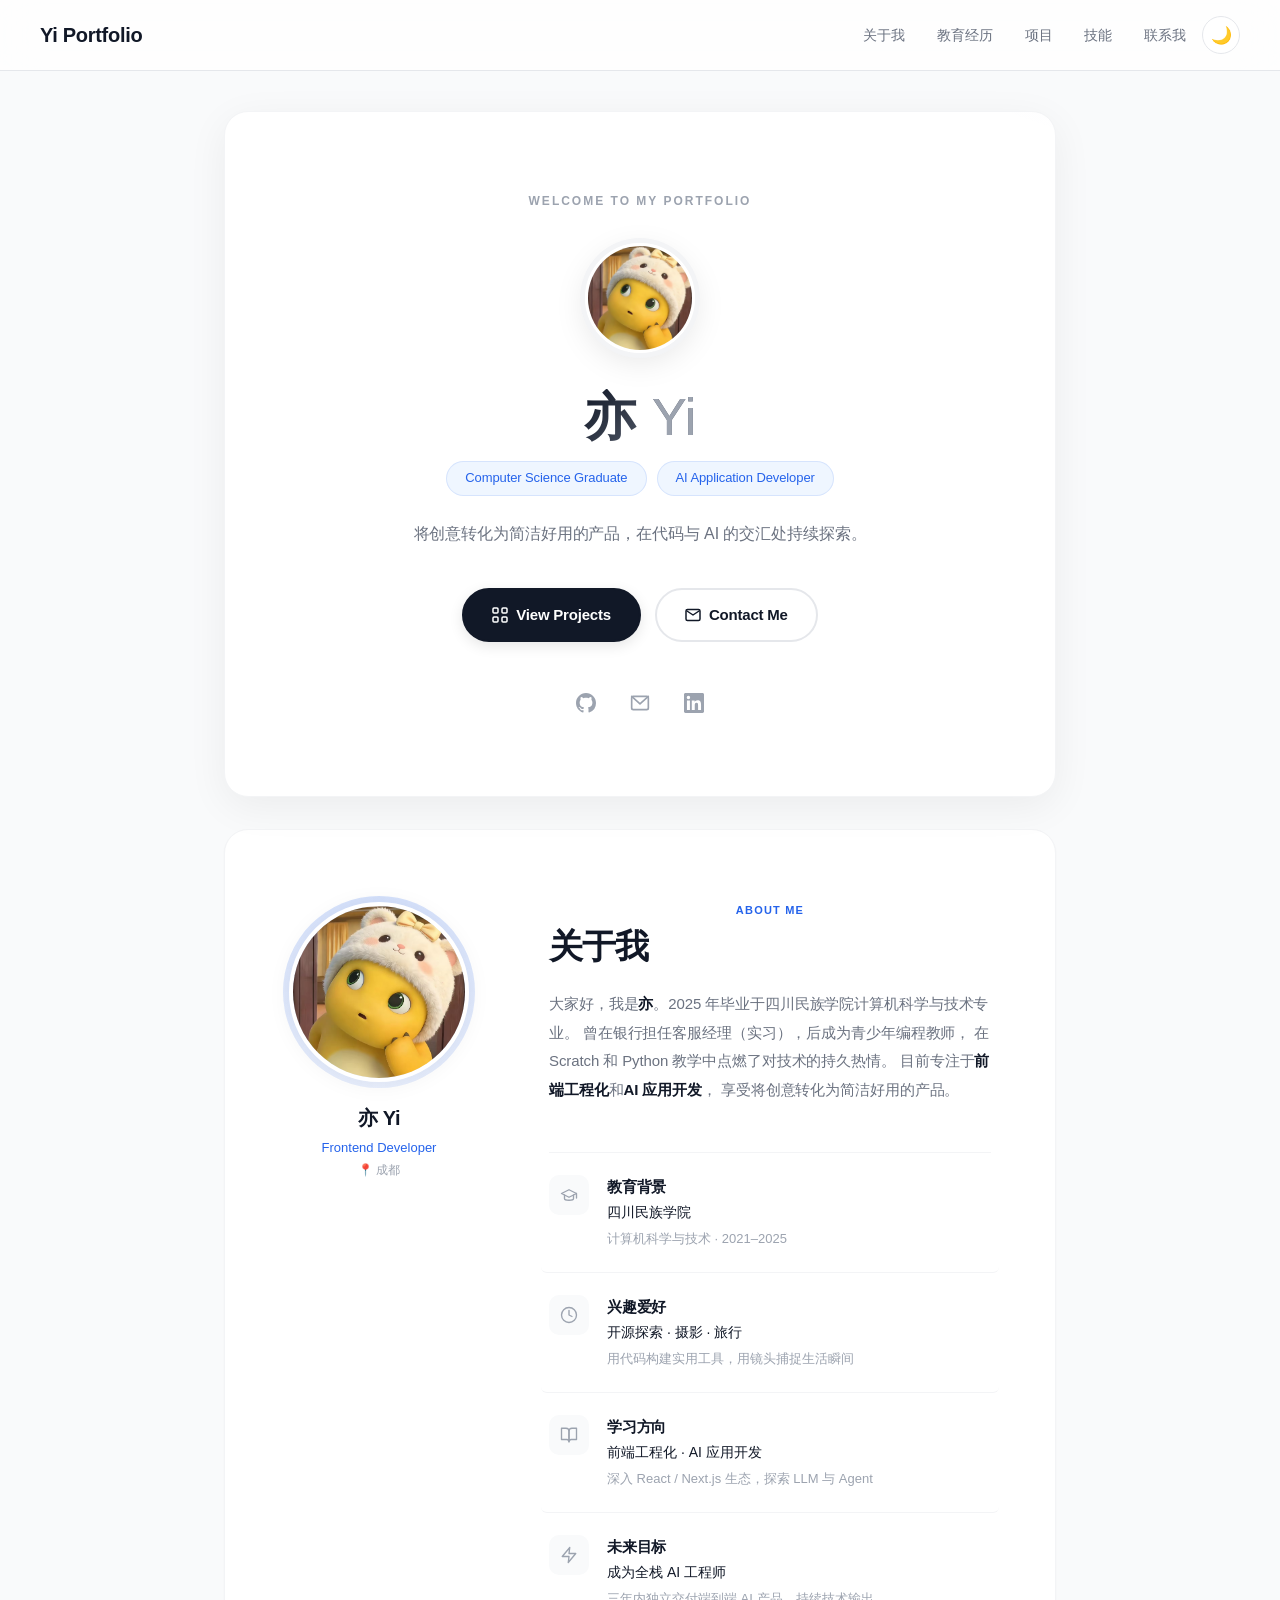
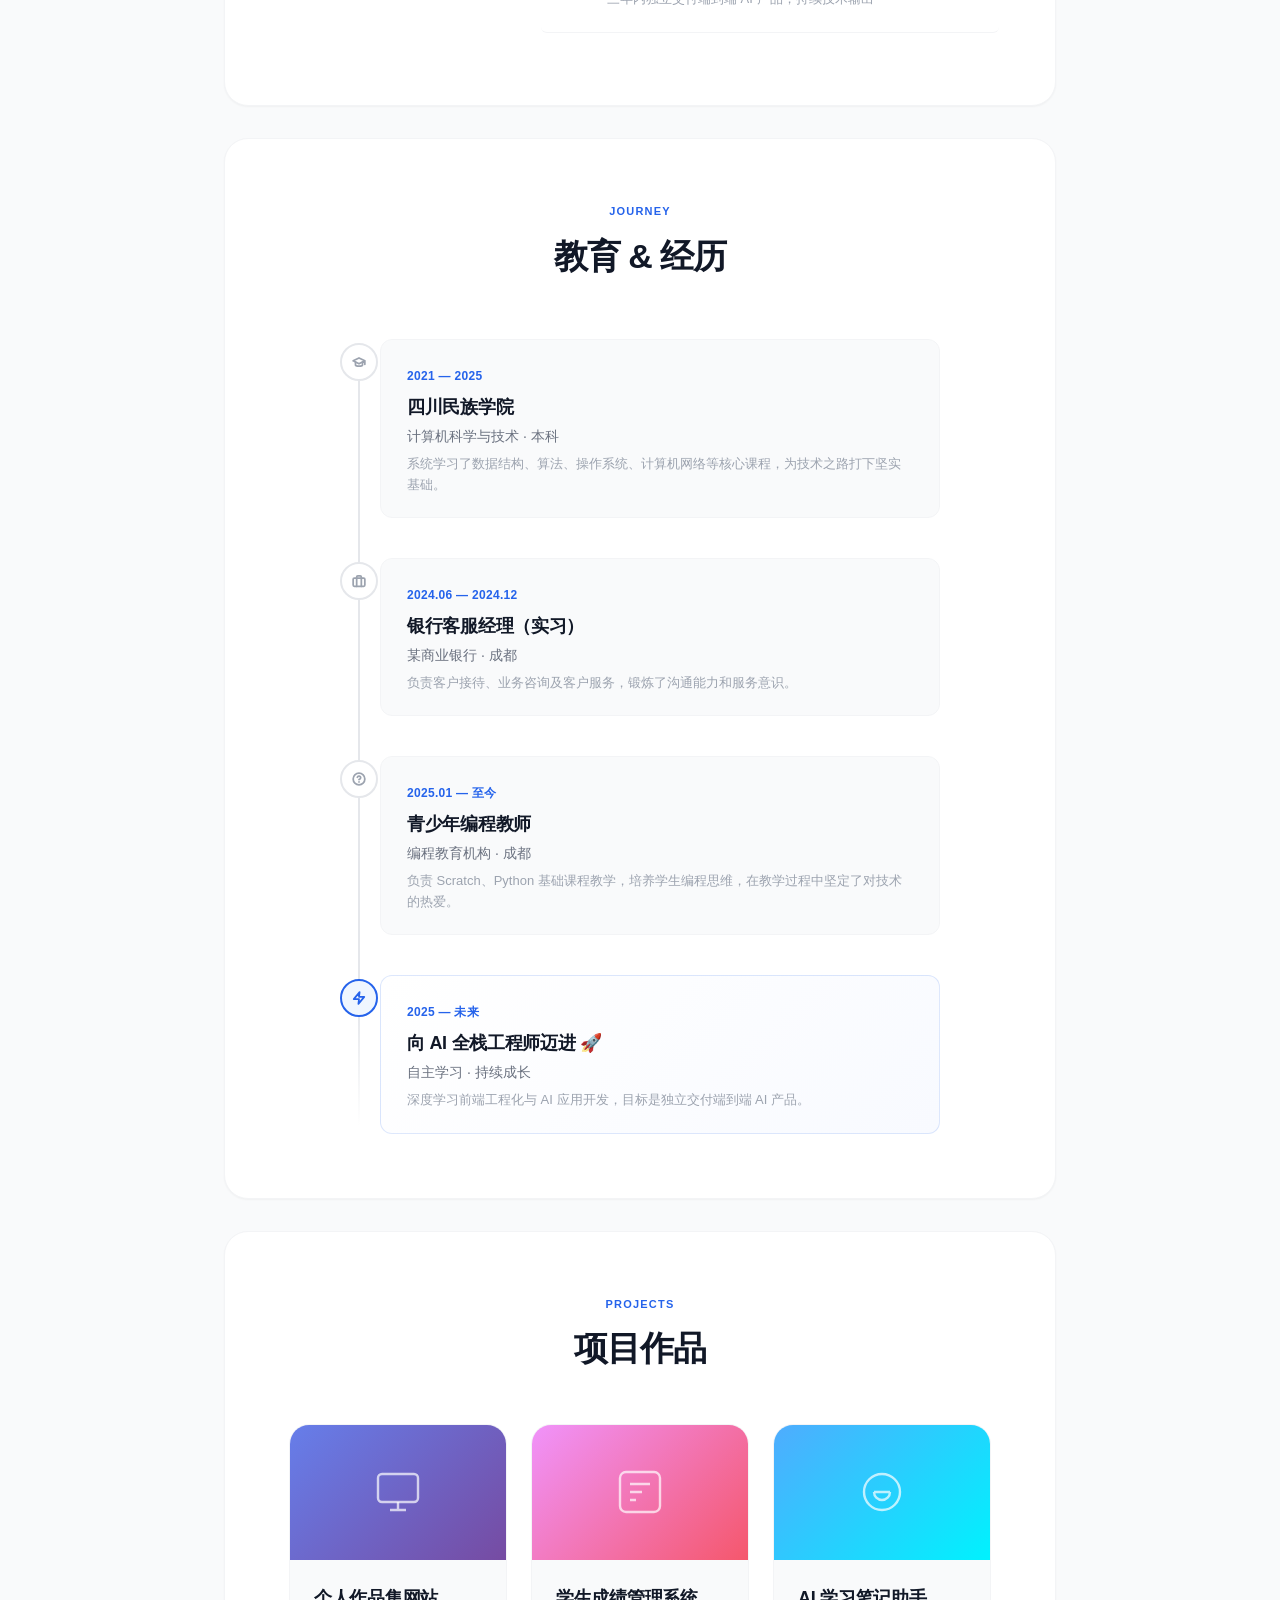
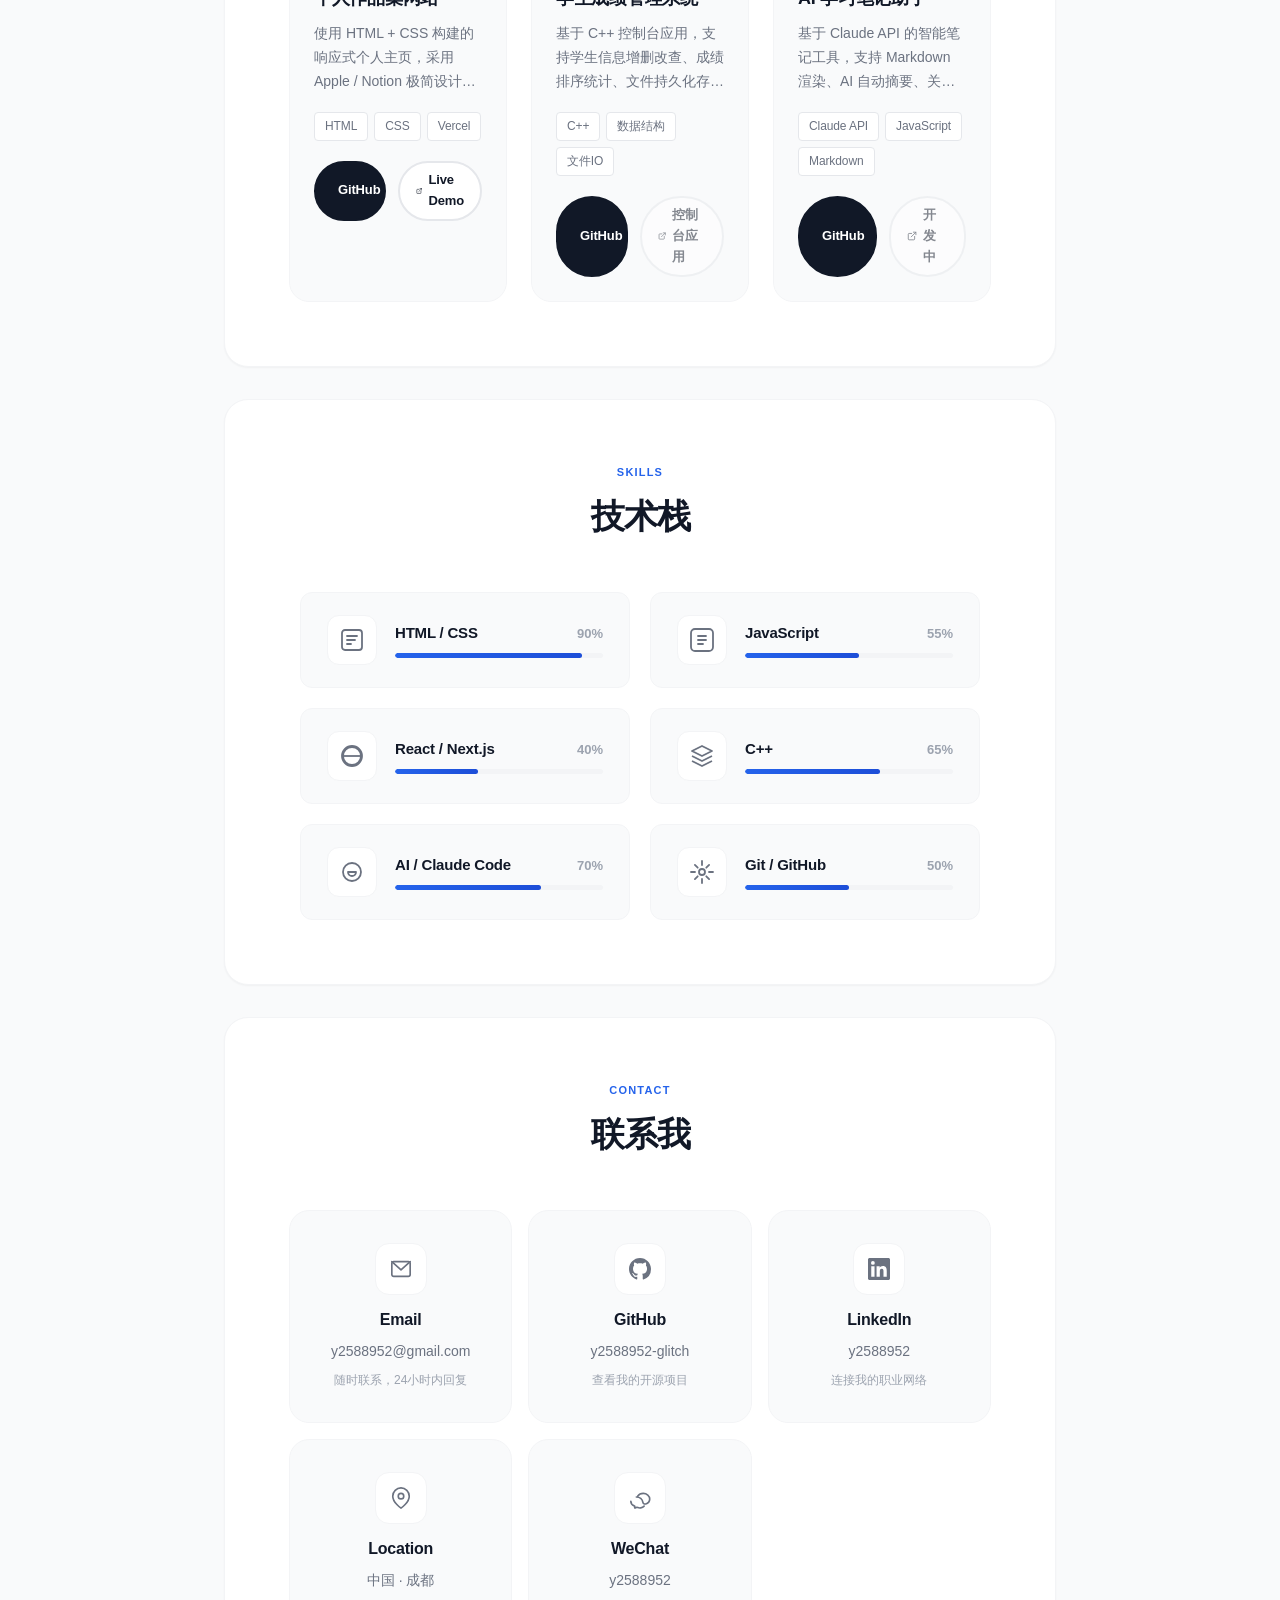
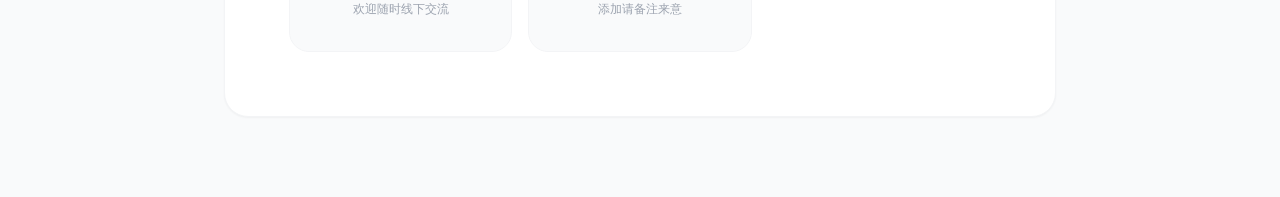
==== commit 0bd7736b: "redesign: Hero section — welcome text, professional tags, entrance animation, enhanced buttons" ====
--- a/index.html
+++ b/index.html
@@ -44,30 +44,36 @@
     <div class="container">
 
         <!-- Hero区域 -->
-        <section class="hero section" id="hero">
-            <div class="hero-badge parallax" data-speed="0.03">👋 欢迎来到我的主页</div>
-
-            <h1 class="hero-name parallax" data-speed="0.05">亦 <span class="hero-name-en">Yi</span></h1>
-
-            <h2 class="hero-title">Frontend Developer <span class="hero-title-divider">/</span> AI Learner</h2>
+        <section class="hero section hero-animate" id="hero">
+            <span class="hero-welcome">Welcome to my portfolio</span>
+
+            <div class="hero-avatar parallax" data-speed="0.05">
+                <img src="11.jpg" alt="个人头像" class="anim-img">
+            </div>
+
+            <h1 class="hero-name">亦 <span class="hero-name-en">Yi</span></h1>
+
+            <div class="hero-tags">
+                <span>Computer Science Graduate</span>
+                <span>AI Application Developer</span>
+            </div>
 
             <p class="hero-intro">
-                2025届计算机科学与技术专业毕业生，热爱技术与创造。<br>
-                专注于构建简洁、好用的 Web 体验，正在探索 AI 与前端开发的无限可能。
+                将创意转化为简洁好用的产品，在代码与 AI 的交汇处持续探索。
             </p>
 
             <div class="hero-actions">
                 <a href="#projects" class="btn btn-primary">
                     <svg width="16" height="16" viewBox="0 0 16 16" fill="none"><rect x="1" y="1" width="5" height="5" rx="1" stroke="currentColor" stroke-width="1.5"/><rect x="10" y="1" width="5" height="5" rx="1" stroke="currentColor" stroke-width="1.5"/><rect x="1" y="10" width="5" height="5" rx="1" stroke="currentColor" stroke-width="1.5"/><rect x="10" y="10" width="5" height="5" rx="1" stroke="currentColor" stroke-width="1.5"/></svg>
-                    查看项目
+                    View Projects
                 </a>
                 <a href="#contact" class="btn btn-outline">
                     <svg width="16" height="16" viewBox="0 0 16 16" fill="none"><path d="M2 4l6 4 6-4" stroke="currentColor" stroke-width="1.5" stroke-linecap="round" stroke-linejoin="round"/><rect x="1" y="2.5" width="14" height="11" rx="1.5" stroke="currentColor" stroke-width="1.5"/></svg>
-                    联系我
+                    Contact Me
                 </a>
             </div>
 
-            <div class="hero-social">
+            <div class="hero-social parallax" data-speed="0.03">
                 <a href="https://github.com/y2588952-glitch" target="_blank" rel="noopener noreferrer" class="social-icon" title="GitHub">
                     <svg width="20" height="20" viewBox="0 0 24 24" fill="currentColor"><path d="M12 0C5.37 0 0 5.37 0 12c0 5.31 3.435 9.795 8.205 11.385.6.105.825-.255.825-.57 0-.285-.015-1.23-.015-2.235-3.015.555-3.795-.735-4.035-1.41-.135-.345-.72-1.41-1.23-1.695-.42-.225-1.02-.78-.015-.795.945-.015 1.62.87 1.845 1.23 1.08 1.815 2.805 1.305 3.495.99.105-.78.42-1.305.765-1.605-2.67-.3-5.46-1.335-5.46-5.925 0-1.305.465-2.385 1.23-3.225-.12-.3-.54-1.53.12-3.18 0 0 1.005-.315 3.3 1.23.96-.27 1.98-.405 3-.405s2.04.135 3 .405c2.295-1.56 3.3-1.23 3.3-1.23.66 1.65.24 2.88.12 3.18.765.84 1.23 1.905 1.23 3.225 0 4.605-2.805 5.625-5.475 5.925.435.375.81 1.095.81 2.22 0 1.605-.015 2.895-.015 3.3 0 .315.225.69.825.57A12.02 12.02 0 0024 12c0-6.63-5.37-12-12-12z"/></svg>
                 </a>
@@ -77,10 +83,6 @@
                 <a href="https://linkedin.com/in/y2588952" target="_blank" rel="noopener noreferrer" class="social-icon" title="LinkedIn">
                     <svg width="20" height="20" viewBox="0 0 24 24" fill="currentColor"><path d="M20.447 20.452h-3.554v-5.569c0-1.328-.027-3.037-1.852-3.037-1.853 0-2.136 1.445-2.136 2.939v5.667H9.351V9h3.414v1.561h.046c.477-.9 1.637-1.85 3.37-1.85 3.601 0 4.267 2.37 4.267 5.455v6.286zM5.337 7.433a2.062 2.062 0 01-2.063-2.065 2.064 2.064 0 112.063 2.065zm1.782 13.019H3.555V9h3.564v11.452zM22.225 0H1.771C.792 0 0 .774 0 1.729v20.542C0 23.227.792 24 1.771 24h20.451C23.2 24 24 23.227 24 22.271V1.729C24 .774 23.2 0 22.222 0h.003z"/></svg>
                 </a>
-            </div>
-
-            <div class="hero-avatar parallax" data-speed="0.07">
-                <img src="11.jpg" alt="个人头像" class="anim-img">
             </div>
         </section>
 
@@ -532,6 +534,19 @@
                     applyTheme(e.matches ? 'dark' : 'light');
                 }
             });
+        })();
+
+        // ===== Hero Entrance Animation =====
+        (function () {
+            var hero = document.querySelector('.hero-animate');
+            if (hero) {
+                // Trigger after a tiny delay so the browser paints the initial state first
+                requestAnimationFrame(function () {
+                    requestAnimationFrame(function () {
+                        hero.classList.add('entered');
+                    });
+                });
+            }
         })();
 
         // ===== Scroll Animation System =====
--- a/style.css
+++ b/style.css
@@ -226,7 +226,7 @@
     flex-direction: column;
     align-items: center;
     text-align: center;
-    padding: 80px 40px 64px;
+    padding: 80px 40px 72px;
     margin-top: 40px;
     box-shadow: var(--shadow-lg);
     overflow: hidden;
@@ -245,9 +245,70 @@
     pointer-events: none;
 }
 
-/* Badge */
-.hero-badge {
+/* Welcome text */
+.hero-welcome {
+    display: inline-block;
+    font-size: 12px;
+    font-weight: 600;
+    letter-spacing: 2px;
+    text-transform: uppercase;
+    color: var(--text-tertiary);
+    margin-bottom: 32px;
+}
+
+/* Avatar */
+.hero-avatar {
     position: relative;
+    margin-bottom: 28px;
+}
+
+.hero-avatar img {
+    width: 110px;
+    height: 110px;
+    border-radius: 50%;
+    object-fit: cover;
+    border: 3px solid var(--surface);
+    box-shadow: 0 0 0 5px var(--border-light), 0 8px 32px rgba(0, 0, 0, 0.1);
+    transition: transform 0.4s cubic-bezier(0.4, 0, 0.2, 1),
+                box-shadow 0.4s cubic-bezier(0.4, 0, 0.2, 1);
+}
+
+.hero-avatar img:hover {
+    transform: scale(1.05);
+    box-shadow: 0 0 0 5px var(--accent-light), 0 12px 40px rgba(0, 0, 0, 0.15);
+}
+
+/* Name */
+.hero-name {
+    font-size: 52px;
+    font-weight: 800;
+    color: var(--text);
+    letter-spacing: -2px;
+    line-height: 1.08;
+    margin-bottom: 16px;
+    background: linear-gradient(135deg, var(--text) 0%, var(--text-secondary) 100%);
+    -webkit-background-clip: text;
+    -webkit-text-fill-color: transparent;
+    background-clip: text;
+}
+
+.hero-name-en {
+    font-weight: 300;
+    letter-spacing: 0;
+    margin-left: 6px;
+    -webkit-text-fill-color: var(--text-tertiary);
+}
+
+/* Professional tags */
+.hero-tags {
+    display: flex;
+    flex-wrap: wrap;
+    gap: 10px;
+    justify-content: center;
+    margin-bottom: 24px;
+}
+
+.hero-tags span {
     display: inline-block;
     padding: 6px 18px;
     font-size: 13px;
@@ -256,82 +317,30 @@
     background: var(--accent-light);
     border: 1px solid var(--badge-border);
     border-radius: 100px;
-    margin-bottom: 28px;
     letter-spacing: -0.1px;
-}
-
-/* Avatar */
-.hero-avatar {
-    position: relative;
-    margin-bottom: 32px;
-    order: -1;
-}
-
-.hero-avatar img {
-    width: 100px;
-    height: 100px;
-    border-radius: 50%;
-    object-fit: cover;
-    border: 3px solid var(--surface);
-    box-shadow: 0 0 0 4px var(--border-light), 0 4px 16px rgba(0, 0, 0, 0.08);
-    transition: transform 0.3s ease, box-shadow 0.3s ease;
-}
-
-.hero-avatar img:hover {
-    transform: scale(1.04);
-    box-shadow: 0 0 0 4px var(--border-light), 0 8px 24px rgba(0, 0, 0, 0.12);
-}
-
-/* Name */
-.hero-name {
-    position: relative;
-    font-size: 48px;
-    font-weight: 800;
-    color: var(--text);
-    letter-spacing: -1.5px;
-    line-height: 1.1;
-    margin-bottom: 8px;
-}
-
-.hero-name-en {
-    font-weight: 300;
-    color: var(--text-tertiary);
-    letter-spacing: 0;
-    margin-left: 4px;
-}
-
-/* Title */
-.hero-title {
-    font-size: 18px;
-    font-weight: 500;
-    color: var(--text-secondary);
-    letter-spacing: -0.2px;
-    margin-bottom: 20px;
-}
-
-.hero-title-divider {
-    color: var(--text-tertiary);
-    font-weight: 300;
-    margin: 0 4px;
+    transition: transform 0.2s ease, box-shadow 0.2s ease;
+}
+
+.hero-tags span:hover {
+    transform: translateY(-1px);
+    box-shadow: 0 4px 12px var(--accent-glow-light);
 }
 
 /* Intro */
 .hero-intro {
-    position: relative;
-    max-width: 500px;
-    font-size: 15px;
+    max-width: 480px;
+    font-size: 16px;
     color: var(--text-secondary);
     line-height: 1.75;
-    margin-bottom: 36px;
+    margin-bottom: 40px;
     letter-spacing: -0.1px;
 }
 
 /* Buttons */
 .hero-actions {
-    position: relative;
-    display: flex;
-    gap: 12px;
-    margin-bottom: 36px;
+    display: flex;
+    gap: 14px;
+    margin-bottom: 40px;
     flex-wrap: wrap;
     justify-content: center;
 }
@@ -340,14 +349,14 @@
     display: inline-flex;
     align-items: center;
     gap: 8px;
-    padding: 11px 24px;
-    font-size: 14px;
+    padding: 13px 28px;
+    font-size: 15px;
     font-weight: 600;
     font-family: var(--font-sans);
     border-radius: 100px;
     text-decoration: none;
     letter-spacing: -0.2px;
-    transition: all 0.25s cubic-bezier(0.4, 0, 0.2, 1);
+    transition: all 0.3s cubic-bezier(0.4, 0, 0.2, 1);
     cursor: pointer;
 }
 
@@ -355,13 +364,19 @@
     background: var(--text);
     color: var(--btn-text);
     border: 2px solid var(--text);
+    box-shadow: 0 4px 14px rgba(0, 0, 0, 0.1);
 }
 
 .btn-primary:hover {
     background: var(--btn-hover-bg);
     border-color: var(--btn-hover-bg);
-    transform: translateY(-1px);
-    box-shadow: 0 8px 24px rgba(0, 0, 0, 0.15);
+    transform: translateY(-2px);
+    box-shadow: 0 12px 32px rgba(0, 0, 0, 0.18);
+}
+
+.btn-primary:active {
+    transform: translateY(0);
+    transition: transform 0.1s ease;
 }
 
 .btn-outline {
@@ -371,15 +386,19 @@
 }
 
 .btn-outline:hover {
-    border-color: var(--btn-outline-hover-border);
-    background: var(--btn-outline-hover-bg);
-    transform: translateY(-1px);
-    box-shadow: 0 4px 12px rgba(0, 0, 0, 0.04);
+    border-color: var(--text);
+    background: var(--surface);
+    transform: translateY(-2px);
+    box-shadow: 0 8px 24px rgba(0, 0, 0, 0.08);
+}
+
+.btn-outline:active {
+    transform: translateY(0);
+    transition: transform 0.1s ease;
 }
 
 /* Social Icons */
 .hero-social {
-    position: relative;
     display: flex;
     gap: 12px;
     align-items: center;
@@ -389,20 +408,46 @@
     display: flex;
     align-items: center;
     justify-content: center;
-    width: 40px;
-    height: 40px;
+    width: 42px;
+    height: 42px;
     border-radius: var(--radius-sm);
     color: var(--text-tertiary);
     background: transparent;
     border: 1px solid transparent;
-    transition: all 0.2s ease;
+    transition: all 0.25s cubic-bezier(0.4, 0, 0.2, 1);
 }
 
 .social-icon:hover {
-    color: var(--text);
-    background: var(--border-light);
-    border-color: var(--border);
-    transform: translateY(-1px);
+    color: var(--accent);
+    background: var(--accent-light);
+    border-color: var(--badge-border);
+    transform: translateY(-2px);
+    box-shadow: 0 4px 12px var(--accent-glow-light);
+}
+
+/* ── Hero Entrance Animation ── */
+.hero-animate .hero-welcome,
+.hero-animate .hero-avatar,
+.hero-animate .hero-name,
+.hero-animate .hero-tags,
+.hero-animate .hero-intro,
+.hero-animate .hero-actions,
+.hero-animate .hero-social {
+    opacity: 0;
+    transform: translateY(24px);
+}
+
+.hero-animate.entered .hero-welcome   { animation: heroFadeIn 0.6s 0.00s cubic-bezier(0.16, 1, 0.3, 1) forwards; }
+.hero-animate.entered .hero-avatar    { animation: heroFadeIn 0.7s 0.06s cubic-bezier(0.16, 1, 0.3, 1) forwards; }
+.hero-animate.entered .hero-name      { animation: heroFadeIn 0.7s 0.12s cubic-bezier(0.16, 1, 0.3, 1) forwards; }
+.hero-animate.entered .hero-tags      { animation: heroFadeIn 0.6s 0.20s cubic-bezier(0.16, 1, 0.3, 1) forwards; }
+.hero-animate.entered .hero-intro     { animation: heroFadeIn 0.6s 0.28s cubic-bezier(0.16, 1, 0.3, 1) forwards; }
+.hero-animate.entered .hero-actions   { animation: heroFadeIn 0.6s 0.36s cubic-bezier(0.16, 1, 0.3, 1) forwards; }
+.hero-animate.entered .hero-social    { animation: heroFadeIn 0.6s 0.44s cubic-bezier(0.16, 1, 0.3, 1) forwards; }
+
+@keyframes heroFadeIn {
+    from { opacity: 0; transform: translateY(24px); }
+    to   { opacity: 1; transform: translateY(0); }
 }
 
 /* ===== About Section ===== */
@@ -885,8 +930,7 @@
 
 /* ===== Parallax & Focus ===== */
 .hero-avatar.parallax img,
-.hero-name.parallax,
-.hero-badge.parallax {
+.hero-social.parallax {
     will-change: transform;
 }
 
@@ -1266,37 +1310,51 @@
     }
 
     .hero {
-        padding: 48px 20px 40px;
+        padding: 56px 24px 48px;
         margin-top: 24px;
         border-radius: var(--radius-lg);
     }
 
     .hero-avatar img {
-        width: 80px;
-        height: 80px;
+        width: 90px;
+        height: 90px;
     }
 
     .hero-name {
-        font-size: 36px;
-        letter-spacing: -1px;
-    }
-
-    .hero-title {
-        font-size: 16px;
+        font-size: 38px;
+        letter-spacing: -1.2px;
+    }
+
+    .hero-welcome {
+        font-size: 11px;
+        letter-spacing: 1.5px;
+        margin-bottom: 24px;
+    }
+
+    .hero-tags {
+        gap: 8px;
+    }
+
+    .hero-tags span {
+        font-size: 12px;
+        padding: 5px 14px;
     }
 
     .hero-intro {
         font-size: 14px;
+        max-width: 360px;
     }
 
     .hero-actions {
         flex-direction: column;
         width: 100%;
-        max-width: 280px;
+        max-width: 260px;
     }
 
     .btn {
         justify-content: center;
+        padding: 12px 24px;
+        font-size: 14px;
     }
 
     .container {
@@ -1451,12 +1509,46 @@
         height: 40px;
     }
 
+    .hero {
+        padding: 44px 16px 36px;
+    }
+
     .hero-name {
         font-size: 30px;
-    }
-
-    .hero {
-        padding: 36px 16px 32px;
+        letter-spacing: -1px;
+    }
+
+    .hero-avatar img {
+        width: 80px;
+        height: 80px;
+    }
+
+    .hero-welcome {
+        font-size: 10px;
+        letter-spacing: 1.2px;
+        margin-bottom: 20px;
+    }
+
+    .hero-tags span {
+        font-size: 11px;
+        padding: 4px 12px;
+    }
+
+    .hero-intro {
+        font-size: 13px;
+        max-width: 280px;
+        margin-bottom: 32px;
+    }
+
+    .hero-actions {
+        max-width: 240px;
+        gap: 10px;
+        margin-bottom: 32px;
+    }
+
+    .btn {
+        padding: 11px 20px;
+        font-size: 13px;
     }
 
     .about {
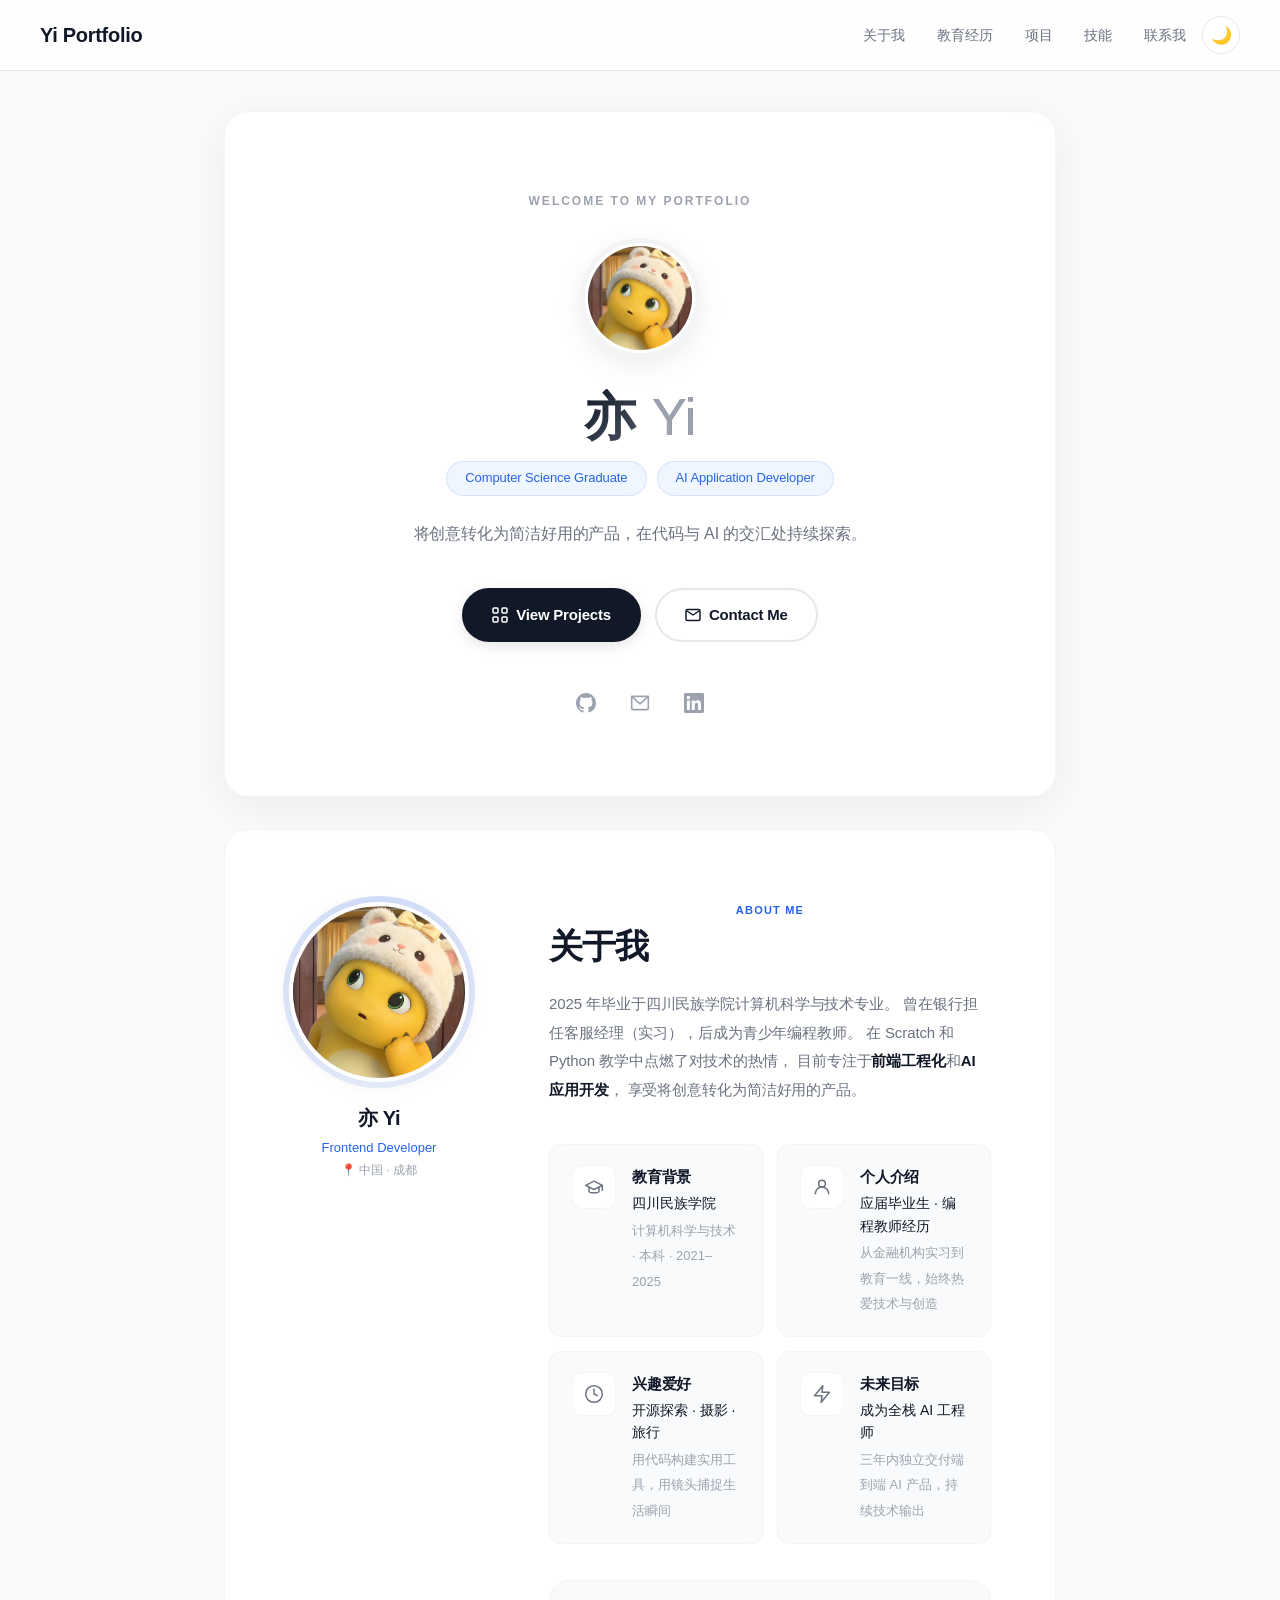
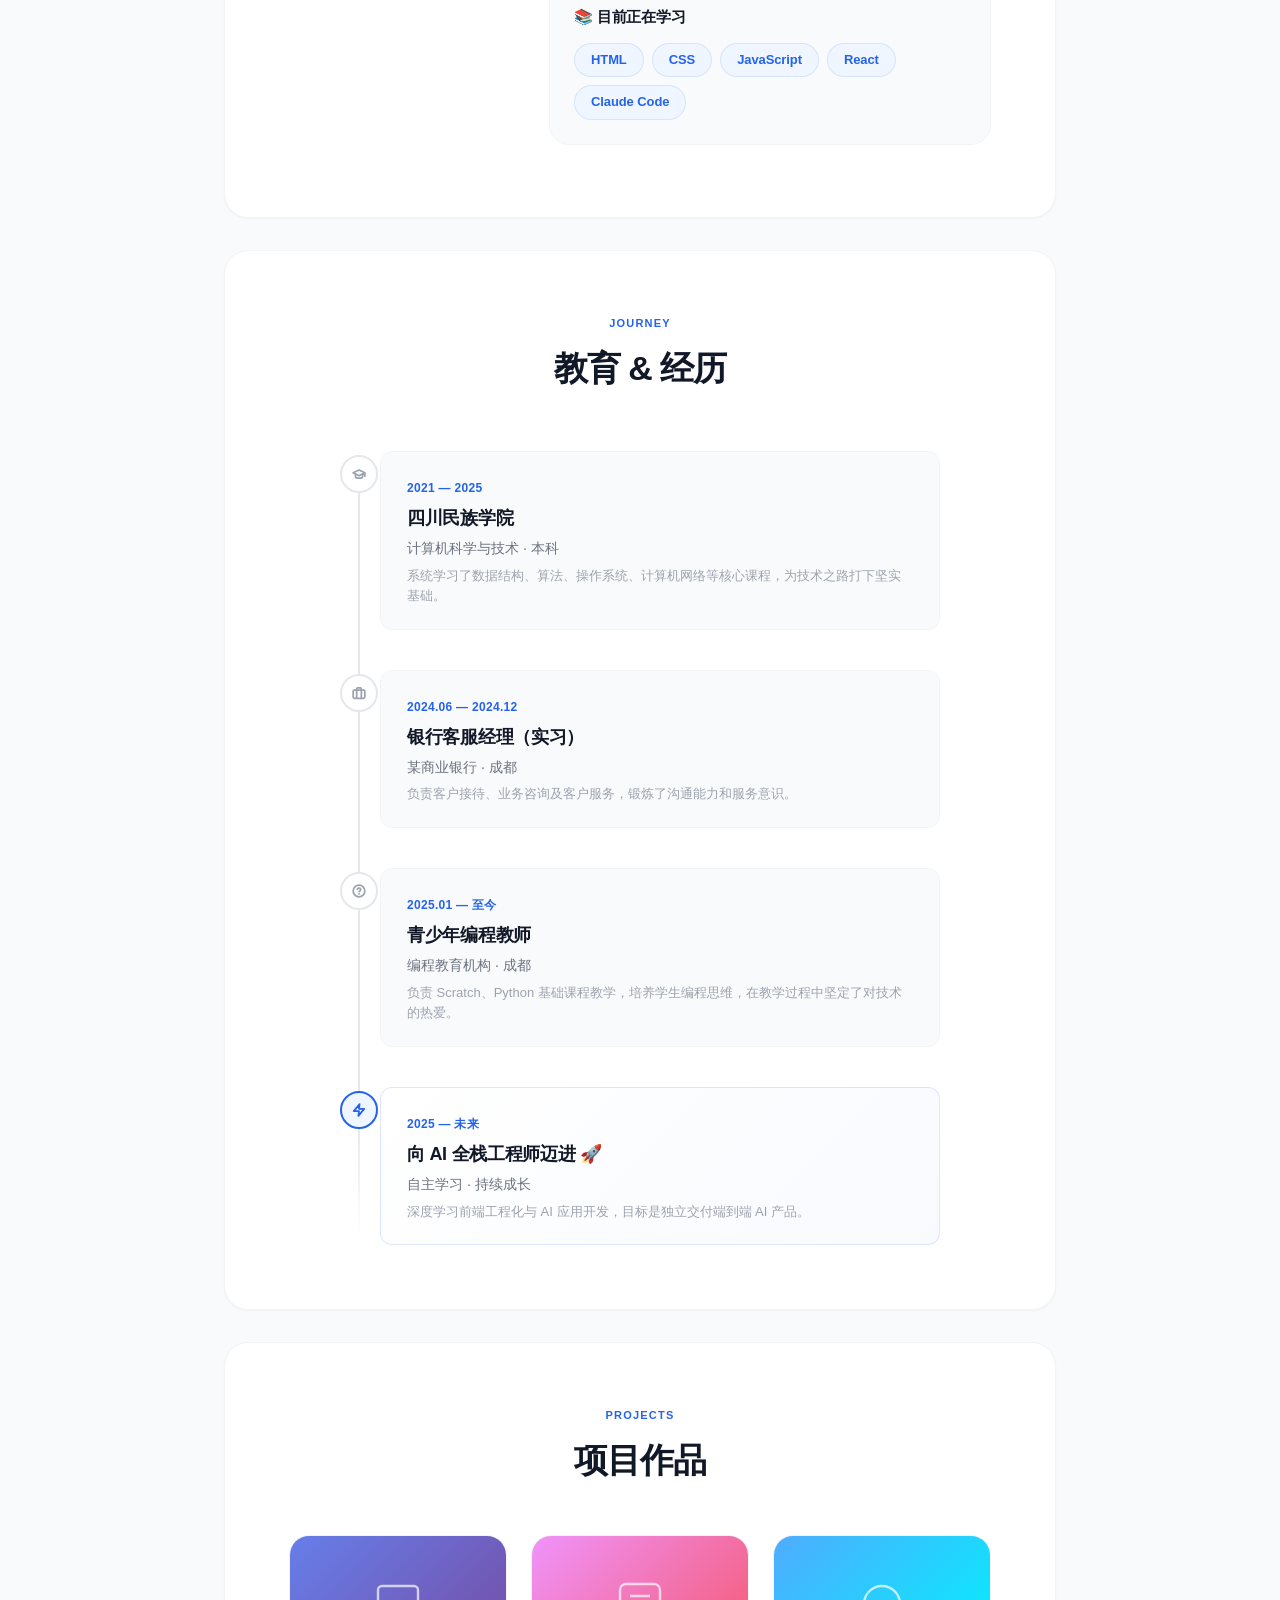
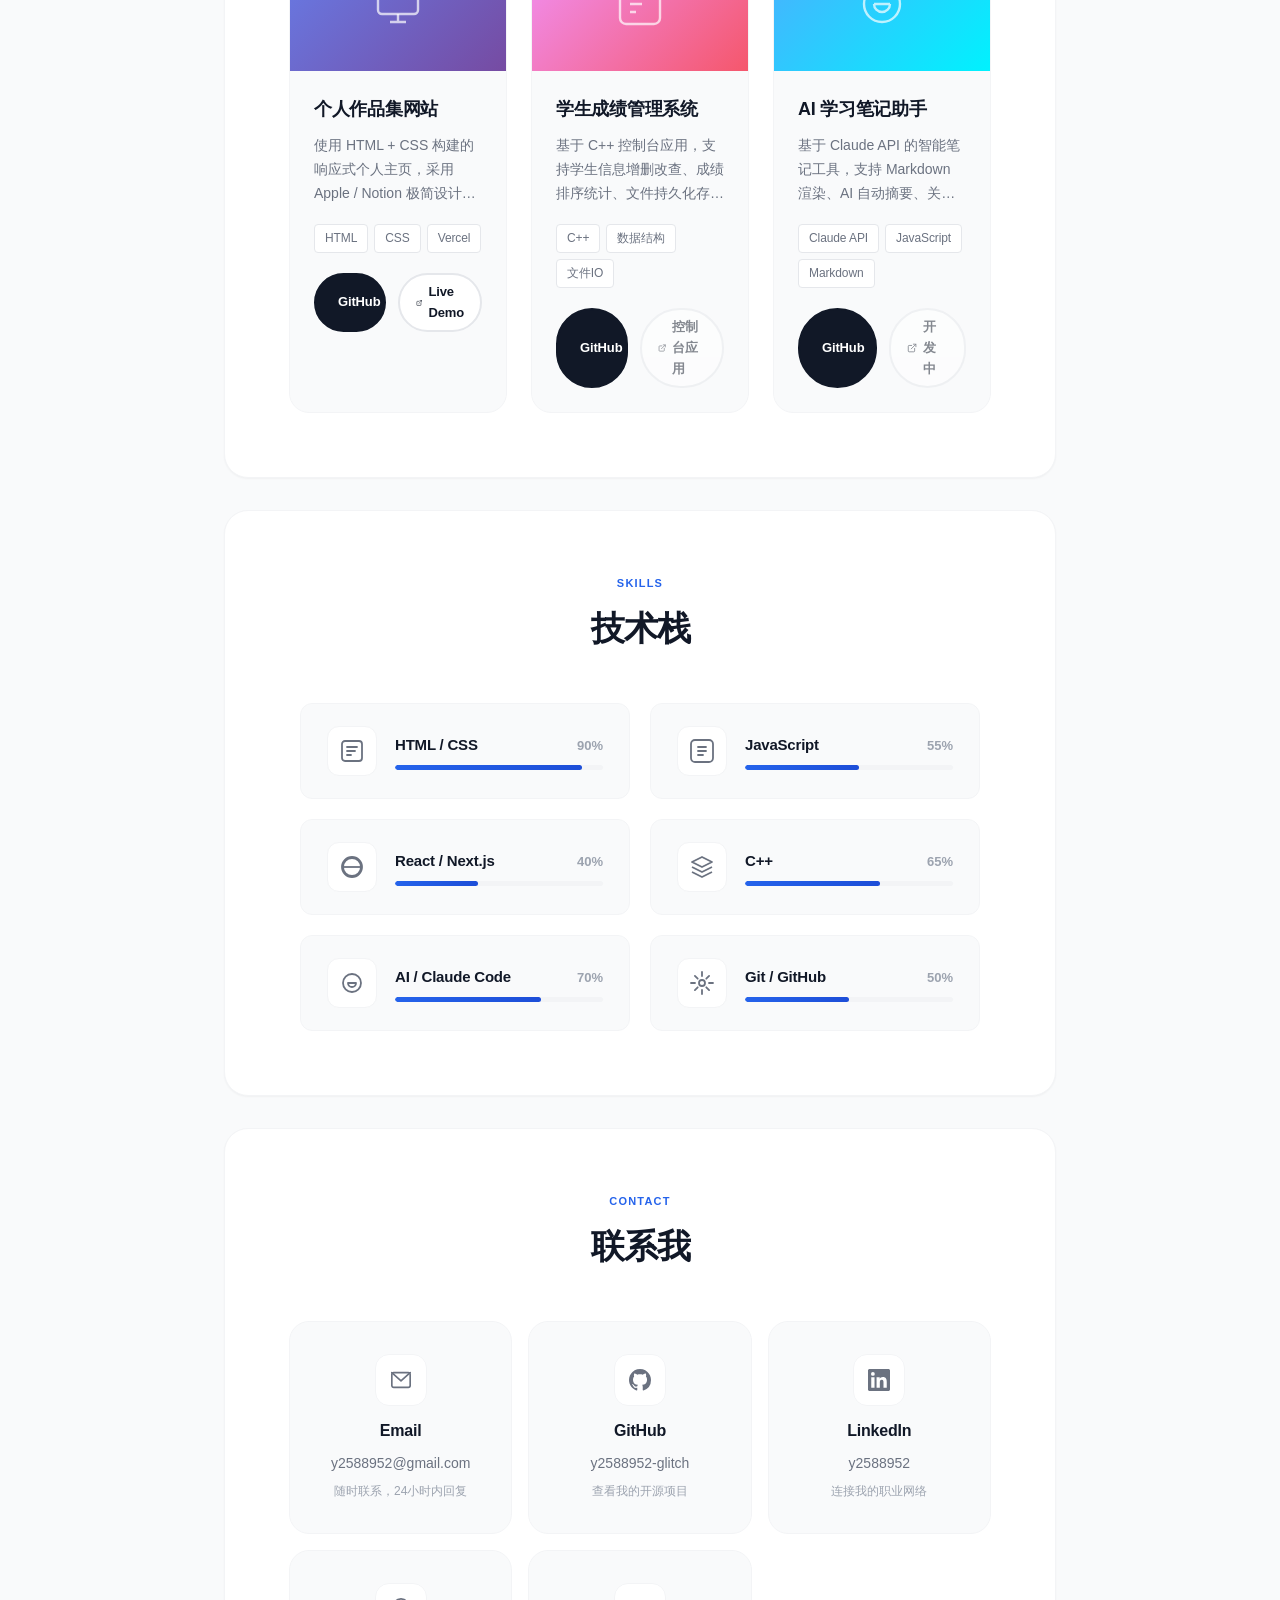
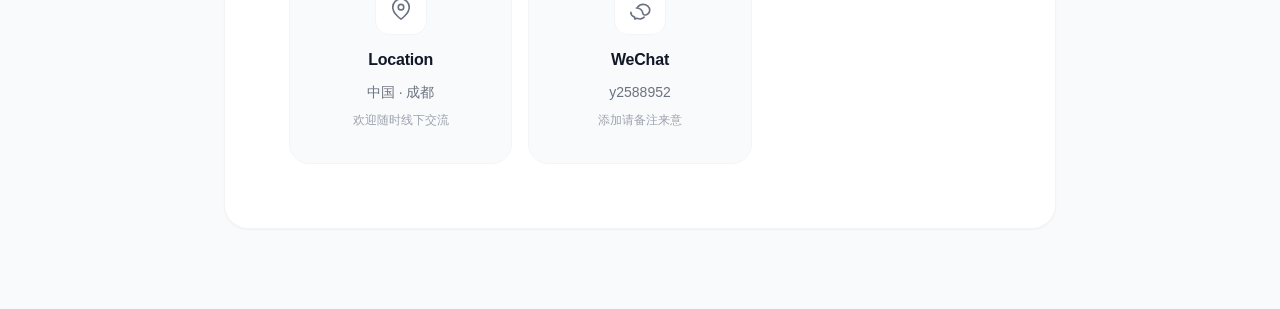
==== commit 6aa2e2e6: "redesign: About Me section — 2x2 card grid, learning tags with hover animations, responsive" ====
--- a/index.html
+++ b/index.html
@@ -98,66 +98,82 @@
                     <div class="about-meta">
                         <span class="about-meta-name">亦 Yi</span>
                         <span class="about-meta-role">Frontend Developer</span>
-                        <span class="about-meta-loc">📍 成都</span>
+                        <span class="about-meta-loc">📍 中国 · 成都</span>
                     </div>
                 </aside>
 
-                <!-- 右侧：介绍 + 信息 -->
+                <!-- 右侧 -->
                 <div class="about-right">
                     <span class="section-eyebrow reveal">About Me</span>
                     <h2 class="reveal">关于我</h2>
 
                     <p class="about-bio reveal">
-                        大家好，我是<strong>亦</strong>。2025 年毕业于四川民族学院计算机科学与技术专业。
-                        曾在银行担任客服经理（实习），后成为青少年编程教师，
-                        在 Scratch 和 Python 教学中点燃了对技术的持久热情。
+                        2025 年毕业于四川民族学院计算机科学与技术专业。
+                        曾在银行担任客服经理（实习），后成为青少年编程教师。
+                        在 Scratch 和 Python 教学中点燃了对技术的热情，
                         目前专注于<strong>前端工程化</strong>和<strong>AI 应用开发</strong>，
                         享受将创意转化为简洁好用的产品。
                     </p>
 
-                    <div class="about-details">
-                        <div class="about-detail reveal">
-                            <span class="about-detail-icon">
-                                <svg width="18" height="18" viewBox="0 0 24 24" fill="none" stroke="currentColor" stroke-width="1.8" stroke-linecap="round" stroke-linejoin="round"><path d="M22 10v6M2 10l10-5 10 5-10 5z"/><path d="M6 12v5c0 1.1 2.7 2 6 2s6-.9 6-2v-5"/></svg>
-                            </span>
-                            <div>
+                    <div class="about-cards" data-stagger="80">
+                        <!-- 教育背景 -->
+                        <div class="about-card-item reveal">
+                            <div class="about-card-icon">
+                                <svg width="20" height="20" viewBox="0 0 24 24" fill="none" stroke="currentColor" stroke-width="1.8" stroke-linecap="round" stroke-linejoin="round"><path d="M22 10v6M2 10l10-5 10 5-10 5z"/><path d="M6 12v5c0 1.1 2.7 2 6 2s6-.9 6-2v-5"/></svg>
+                            </div>
+                            <div class="about-card-text">
                                 <h4>教育背景</h4>
                                 <p>四川民族学院</p>
-                                <span>计算机科学与技术 · 2021–2025</span>
+                                <span>计算机科学与技术 · 本科 · 2021–2025</span>
                             </div>
                         </div>
 
-                        <div class="about-detail reveal">
-                            <span class="about-detail-icon">
-                                <svg width="18" height="18" viewBox="0 0 24 24" fill="none" stroke="currentColor" stroke-width="1.8" stroke-linecap="round" stroke-linejoin="round"><circle cx="12" cy="12" r="10"/><path d="M12 6v6l4 2"/></svg>
-                            </span>
-                            <div>
+                        <!-- 个人介绍 -->
+                        <div class="about-card-item reveal">
+                            <div class="about-card-icon">
+                                <svg width="20" height="20" viewBox="0 0 24 24" fill="none" stroke="currentColor" stroke-width="1.8" stroke-linecap="round" stroke-linejoin="round"><circle cx="12" cy="8" r="4"/><path d="M4 20c0-4.4 3.6-8 8-8s8 3.6 8 8"/></svg>
+                            </div>
+                            <div class="about-card-text">
+                                <h4>个人介绍</h4>
+                                <p>应届毕业生 · 编程教师经历</p>
+                                <span>从金融机构实习到教育一线，始终热爱技术与创造</span>
+                            </div>
+                        </div>
+
+                        <!-- 兴趣爱好 -->
+                        <div class="about-card-item reveal">
+                            <div class="about-card-icon">
+                                <svg width="20" height="20" viewBox="0 0 24 24" fill="none" stroke="currentColor" stroke-width="1.8" stroke-linecap="round" stroke-linejoin="round"><circle cx="12" cy="12" r="10"/><path d="M12 6v6l4 2"/></svg>
+                            </div>
+                            <div class="about-card-text">
                                 <h4>兴趣爱好</h4>
                                 <p>开源探索 · 摄影 · 旅行</p>
                                 <span>用代码构建实用工具，用镜头捕捉生活瞬间</span>
                             </div>
                         </div>
 
-                        <div class="about-detail reveal">
-                            <span class="about-detail-icon">
-                                <svg width="18" height="18" viewBox="0 0 24 24" fill="none" stroke="currentColor" stroke-width="1.8" stroke-linecap="round" stroke-linejoin="round"><path d="M2 3h6a4 4 0 014 4v14a3 3 0 00-3-3H2z"/><path d="M22 3h-6a4 4 0 00-4 4v14a3 3 0 013-3h7z"/></svg>
-                            </span>
-                            <div>
-                                <h4>学习方向</h4>
-                                <p>前端工程化 · AI 应用开发</p>
-                                <span>深入 React / Next.js 生态，探索 LLM 与 Agent</span>
+                        <!-- 未来目标 -->
+                        <div class="about-card-item reveal">
+                            <div class="about-card-icon">
+                                <svg width="20" height="20" viewBox="0 0 24 24" fill="none" stroke="currentColor" stroke-width="1.8" stroke-linecap="round" stroke-linejoin="round"><polygon points="13 2 3 14 12 14 11 22 21 10 12 10 13 2"/></svg>
                             </div>
-                        </div>
-
-                        <div class="about-detail reveal">
-                            <span class="about-detail-icon">
-                                <svg width="18" height="18" viewBox="0 0 24 24" fill="none" stroke="currentColor" stroke-width="1.8" stroke-linecap="round" stroke-linejoin="round"><polygon points="13 2 3 14 12 14 11 22 21 10 12 10 13 2"/></svg>
-                            </span>
-                            <div>
+                            <div class="about-card-text">
                                 <h4>未来目标</h4>
                                 <p>成为全栈 AI 工程师</p>
                                 <span>三年内独立交付端到端 AI 产品，持续技术输出</span>
                             </div>
+                        </div>
+                    </div>
+
+                    <!-- 正在学习 -->
+                    <div class="about-learning reveal">
+                        <h4 class="about-learning-title">📚 目前正在学习</h4>
+                        <div class="about-learning-tags">
+                            <span>HTML</span>
+                            <span>CSS</span>
+                            <span>JavaScript</span>
+                            <span>React</span>
+                            <span>Claude Code</span>
                         </div>
                     </div>
                 </div>
--- a/style.css
+++ b/style.css
@@ -556,8 +556,7 @@
     font-size: 15px;
     line-height: 1.9;
     color: var(--text-secondary);
-    margin-bottom: 48px;
-    max-width: 520px;
+    margin-bottom: 40px;
     letter-spacing: -0.1px;
 }
 
@@ -566,69 +565,118 @@
     font-weight: 600;
 }
 
-/* ---- Detail list ---- */
-.about-details {
-    display: flex;
-    flex-direction: column;
-    gap: 0;
-    border-top: 1px solid var(--border-light);
-}
-
-.about-detail {
+/* ---- Info cards grid ---- */
+.about-cards {
+    display: grid;
+    grid-template-columns: repeat(2, 1fr);
+    gap: 14px;
+    margin-bottom: 36px;
+}
+
+.about-card-item {
     display: flex;
     align-items: flex-start;
-    gap: 18px;
-    padding: 22px 0;
-    border-bottom: 1px solid var(--border-light);
-    transition: background 0.2s ease, padding-left 0.25s ease;
-    border-radius: 6px;
-    margin: 0 -8px;
-    padding-left: 8px;
-    padding-right: 8px;
-}
-
-.about-detail:hover {
+    gap: 16px;
+    padding: 20px 22px;
     background: var(--bg);
-    padding-left: 14px;
-}
-
-.about-detail-icon {
+    border: 1px solid var(--border-light);
+    border-radius: var(--radius);
+    transition: transform 0.3s cubic-bezier(0.4, 0, 0.2, 1),
+                box-shadow 0.3s cubic-bezier(0.4, 0, 0.2, 1),
+                border-color 0.25s ease,
+                background 0.25s ease;
+}
+
+.about-card-item:hover {
+    transform: translateY(-3px);
+    box-shadow: 0 12px 32px rgba(0, 0, 0, 0.07);
+    border-color: var(--border);
+    background: var(--surface);
+}
+
+.about-card-icon {
     flex-shrink: 0;
     display: flex;
     align-items: center;
     justify-content: center;
-    width: 40px;
-    height: 40px;
+    width: 44px;
+    height: 44px;
     border-radius: 10px;
-    background: var(--bg);
+    background: var(--surface);
+    border: 1px solid var(--border-light);
     color: var(--text-secondary);
-    transition: all 0.2s ease;
-}
-
-.about-detail:hover .about-detail-icon {
+    transition: all 0.3s ease;
+}
+
+.about-card-item:hover .about-card-icon {
     background: var(--accent-light);
     color: var(--accent);
-}
-
-.about-detail h4 {
+    border-color: var(--badge-border);
+    box-shadow: 0 4px 12px var(--accent-glow-light);
+}
+
+.about-card-text h4 {
     font-size: 15px;
     font-weight: 700;
     color: var(--text);
-    margin-bottom: 2px;
+    margin-bottom: 3px;
     letter-spacing: -0.2px;
 }
 
-.about-detail p {
+.about-card-text p {
     font-size: 14px;
     color: var(--text);
     font-weight: 500;
-    margin-bottom: 1px;
-}
-
-.about-detail span {
+    margin-bottom: 2px;
+}
+
+.about-card-text span {
     font-size: 13px;
     color: var(--text-tertiary);
     line-height: 1.5;
+}
+
+/* ---- Learning Tags ---- */
+.about-learning {
+    padding: 24px;
+    background: var(--bg);
+    border: 1px solid var(--border-light);
+    border-radius: var(--radius-lg);
+}
+
+.about-learning-title {
+    font-size: 15px;
+    font-weight: 700;
+    color: var(--text);
+    margin-bottom: 14px;
+    letter-spacing: -0.2px;
+}
+
+.about-learning-tags {
+    display: flex;
+    flex-wrap: wrap;
+    gap: 8px;
+}
+
+.about-learning-tags span {
+    display: inline-block;
+    padding: 6px 16px;
+    font-size: 13px;
+    font-weight: 600;
+    color: var(--accent);
+    background: var(--accent-light);
+    border: 1px solid var(--badge-border);
+    border-radius: 100px;
+    letter-spacing: -0.1px;
+    transition: transform 0.25s cubic-bezier(0.4, 0, 0.2, 1),
+                box-shadow 0.25s cubic-bezier(0.4, 0, 0.2, 1),
+                background 0.25s ease;
+}
+
+.about-learning-tags span:hover {
+    transform: translateY(-2px) scale(1.05);
+    box-shadow: 0 6px 16px var(--accent-glow-light);
+    background: var(--surface);
 }
 
 /* ===== Timeline Section ===== */
@@ -810,15 +858,6 @@
     transform: translateY(0) translateX(0) scale(1);
     filter: blur(0);
 }
-
-/* --- Legacy staggered delays (preserved) --- */
-.about-right .reveal:nth-child(1) { transition-delay: 0.00s; }
-.about-right .reveal:nth-child(2) { transition-delay: 0.06s; }
-.about-right .reveal:nth-child(3) { transition-delay: 0.12s; }
-.about-details .reveal:nth-child(1) { transition-delay: 0.16s; }
-.about-details .reveal:nth-child(2) { transition-delay: 0.22s; }
-.about-details .reveal:nth-child(3) { transition-delay: 0.28s; }
-.about-details .reveal:nth-child(4) { transition-delay: 0.34s; }
 
 /* ===== Image Fade-in ===== */
 img.anim-img {
@@ -1382,7 +1421,6 @@
 
     .about-bio {
         text-align: center;
-        max-width: 100%;
     }
 
     .about-right h2 {
@@ -1394,10 +1432,17 @@
         text-align: center;
     }
 
-    .about-detail {
-        margin: 0 -4px;
-        padding-left: 4px;
-        padding-right: 4px;
+    .about-cards {
+        grid-template-columns: 1fr;
+        gap: 10px;
+    }
+
+    .about-learning {
+        text-align: center;
+    }
+
+    .about-learning-tags {
+        justify-content: center;
     }
 
     /* Skills responsive */
@@ -1564,6 +1609,14 @@
         height: 110px;
     }
 
+    .about-card-item {
+        padding: 16px 18px;
+    }
+
+    .about-learning {
+        padding: 18px;
+    }
+
     .skills-section {
         padding: 32px 16px;
     }
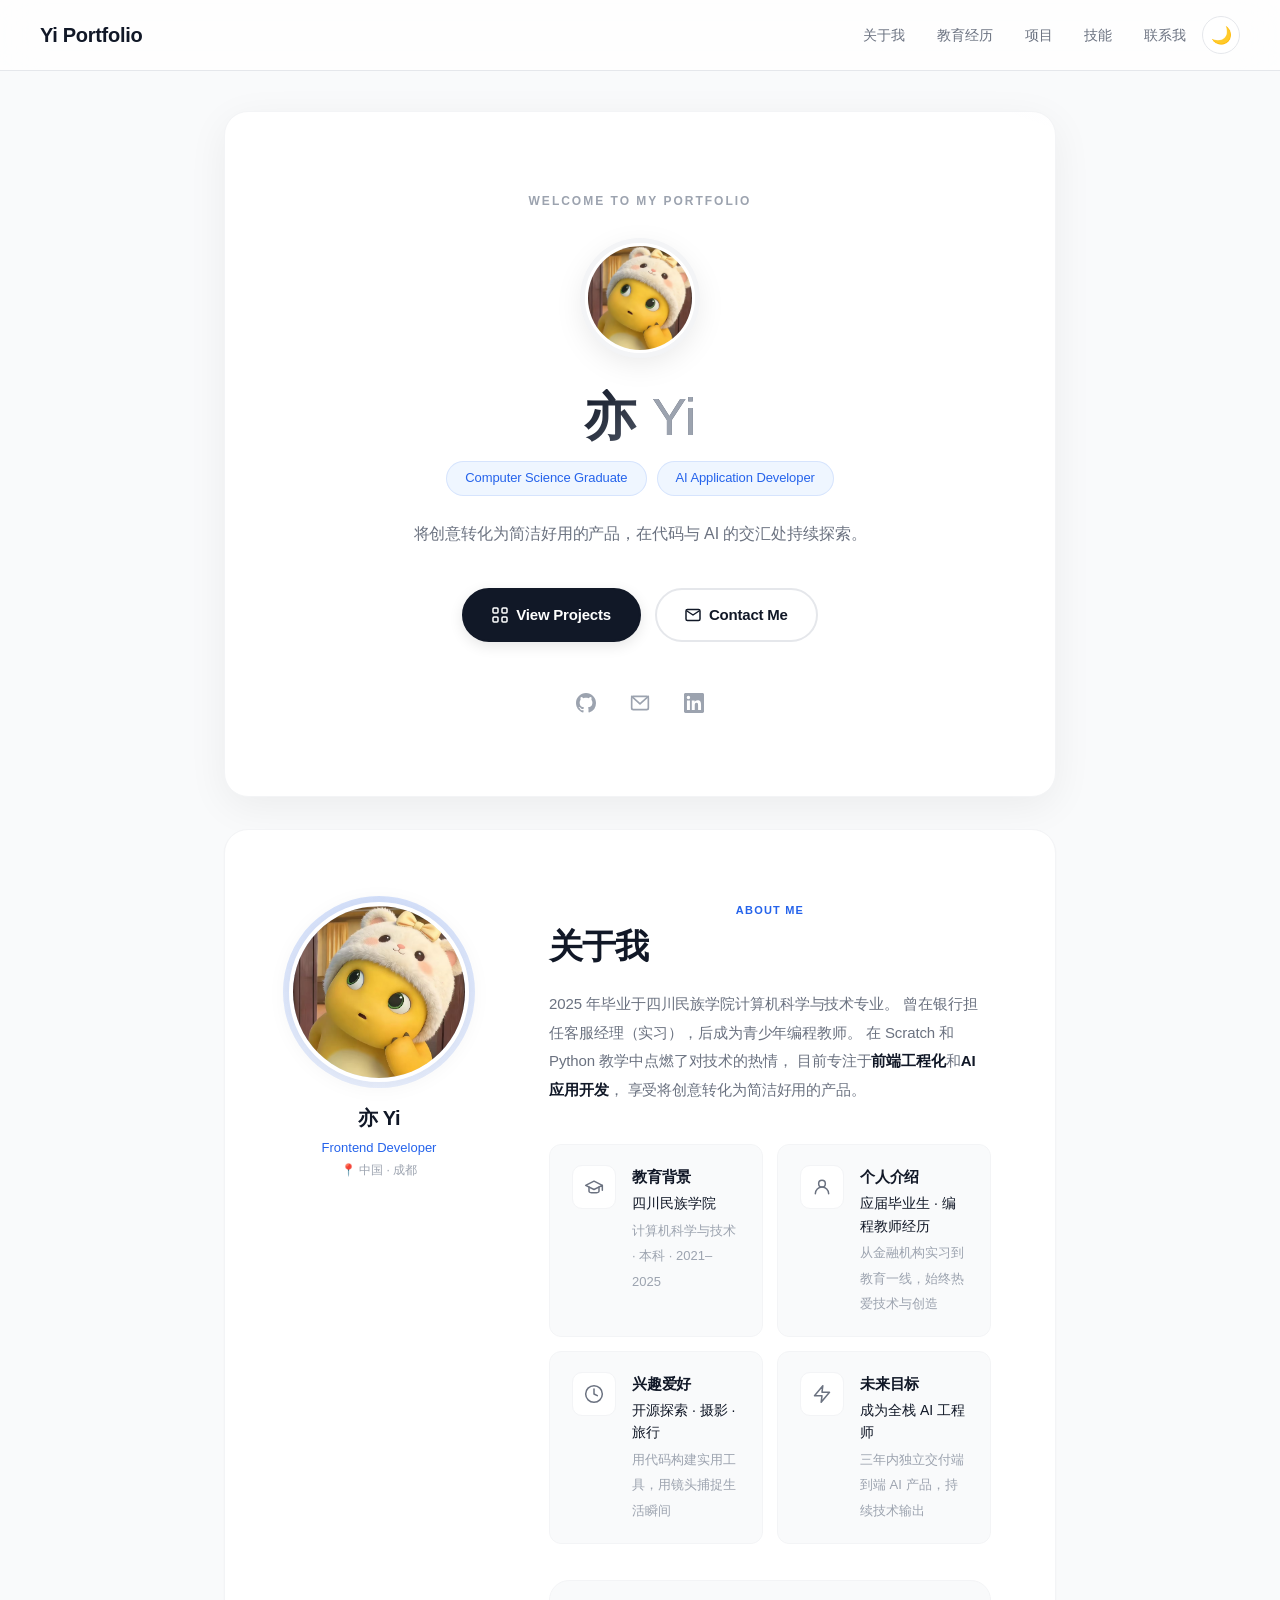
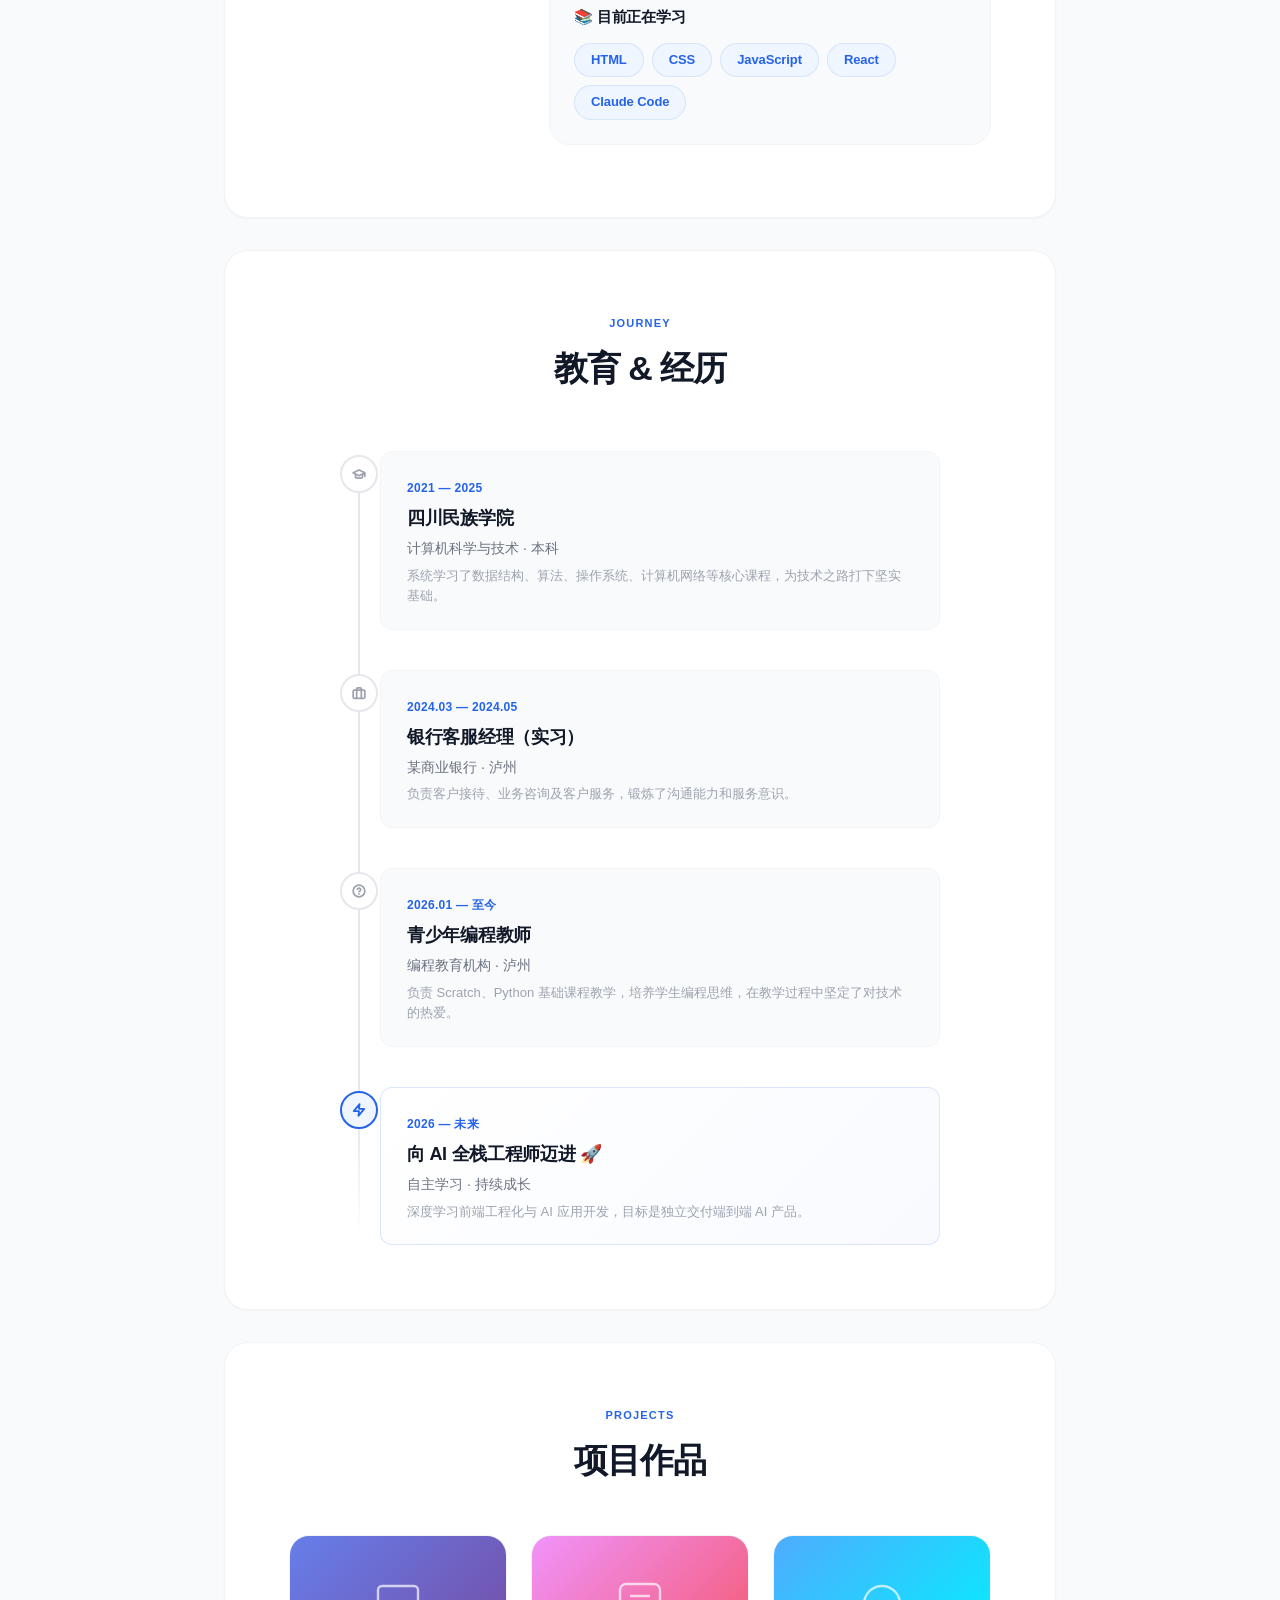
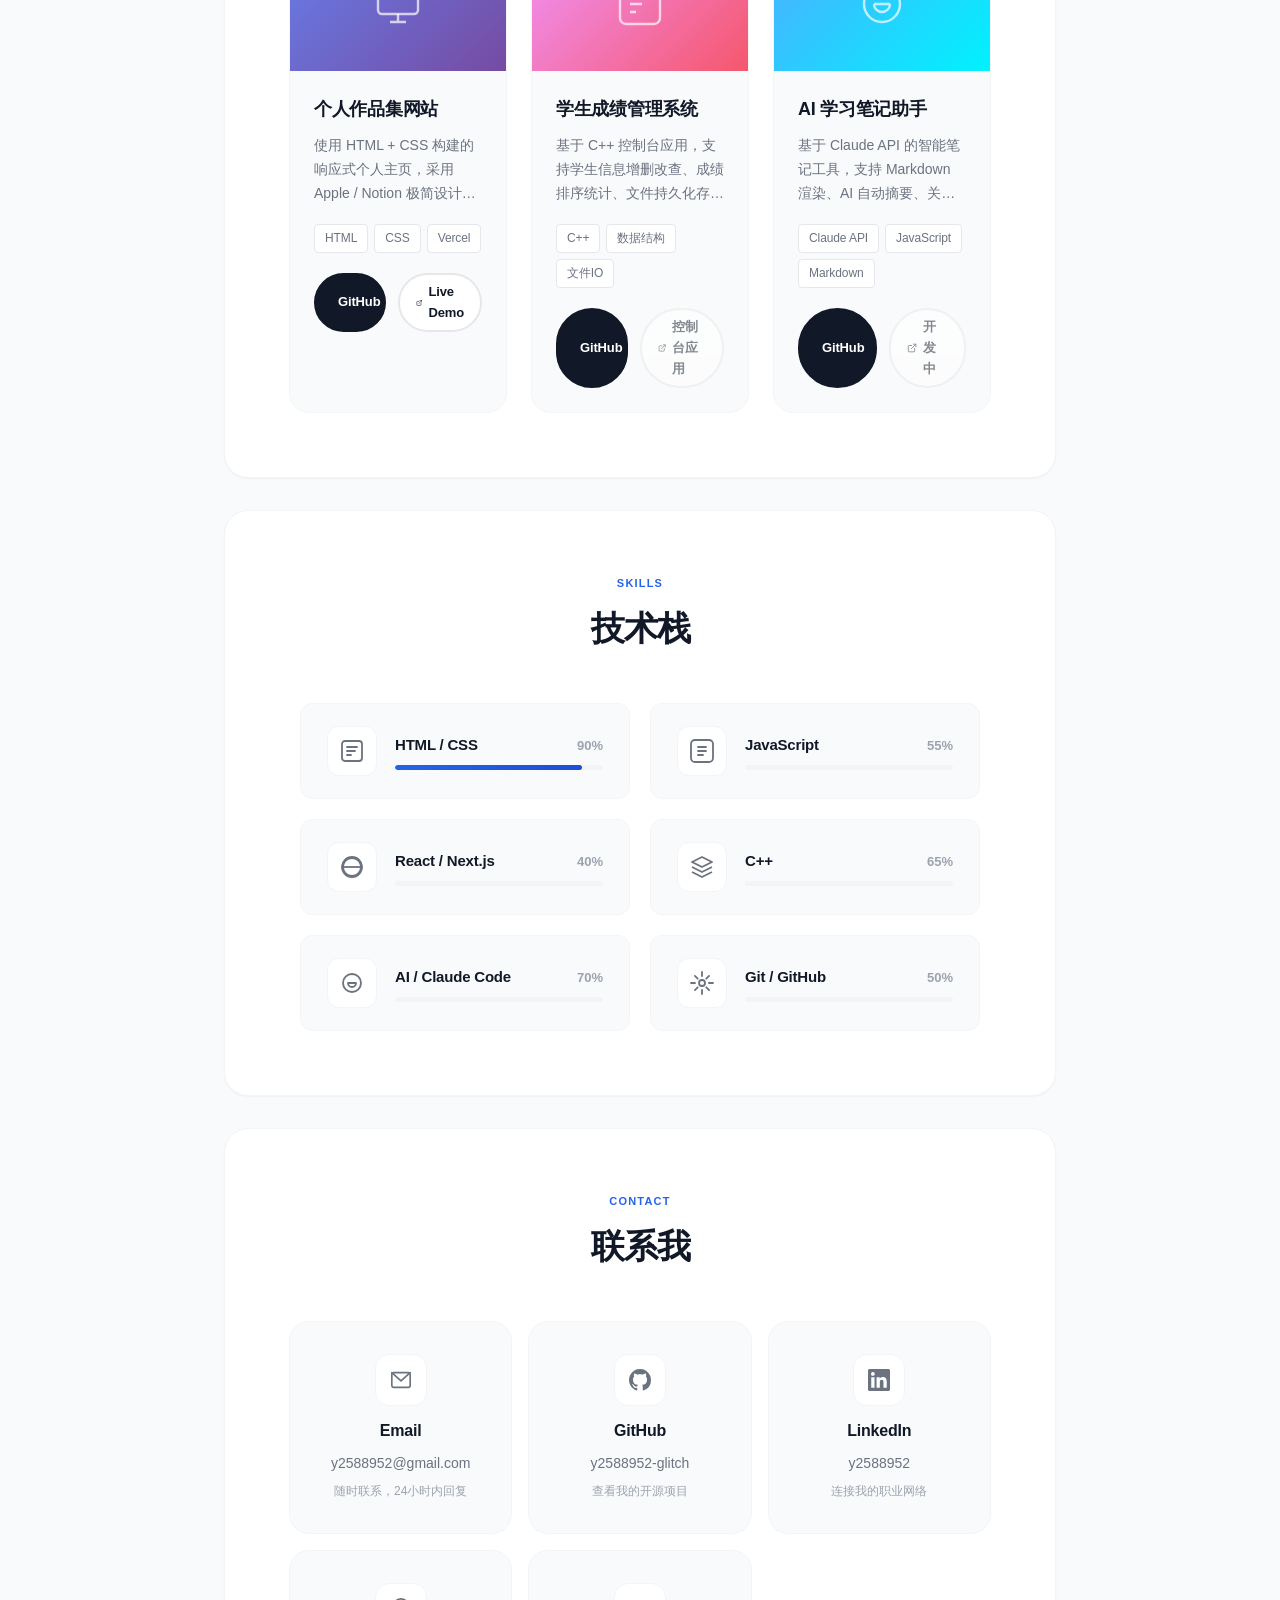
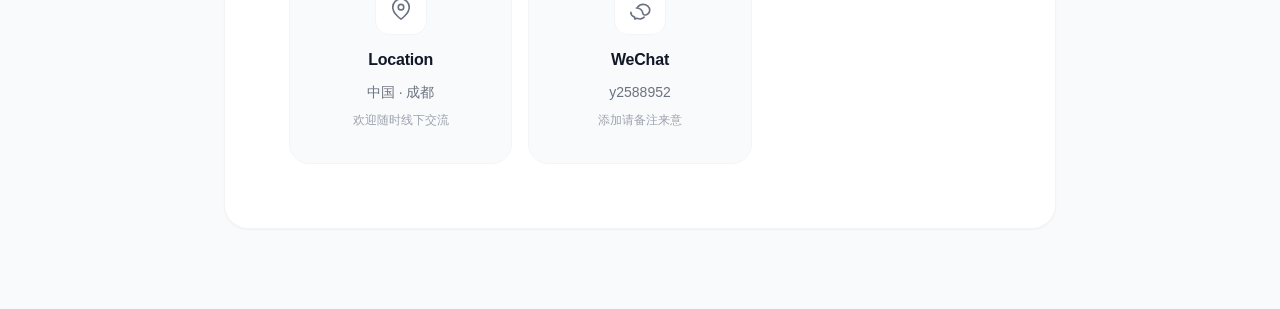
==== commit d118d554: "feat: Portfolio V2 — 完整个人作品集网站 - 新增导航栏滚动效果（50px 背景+阴影）+ Scroll Spy 高亮 - 新增主题切换（亮/暗），跟随系统偏好 + localSt" ====
--- a/index.html
+++ b/index.html
@@ -3,52 +3,128 @@
 <head>
     <meta charset="UTF-8">
     <meta name="viewport" content="width=device-width, initial-scale=1.0">
-    <meta name="description" content="亦 Yi — Frontend Developer & AI Learner，个人作品集网站">
-    <meta property="og:title" content="亦 | Personal Portfolio">
-    <meta property="og:description" content="Frontend Developer / AI Learner — 个人作品集">
+    <meta http-equiv="X-UA-Compatible" content="IE=edge">
+
+    <!-- ===== 基础 SEO ===== -->
+    <meta name="description" content="亦 Yi — 计算机科学与技术应届毕业生，专注于前端工程化与 AI 应用开发。个人作品集展示项目、技能与经历。">
+    <meta name="keywords" content="前端开发, AI, 个人作品集, Frontend Developer, Portfolio, 简历, JavaScript, React">
+    <meta name="author" content="亦 Yi">
+    <meta name="robots" content="index, follow">
+    <meta name="format-detection" content="telephone=no">
+
+    <!-- ===== 浏览器主题色 ===== -->
+    <meta name="theme-color" content="#f9fafb" media="(prefers-color-scheme: light)">
+    <meta name="theme-color" content="#0f172a" media="(prefers-color-scheme: dark)">
+    <meta name="msapplication-TileColor" content="#2563eb">
+
+    <!-- ===== Open Graph（Facebook / LinkedIn / Discord 等）===== -->
+    <meta property="og:title" content="亦 Yi — Frontend Developer & AI Learner">
+    <meta property="og:description" content="计算机科学与技术应届毕业生，专注于前端工程化与 AI 应用开发。查看我的项目、技能与经历。">
     <meta property="og:type" content="website">
-    <meta name="twitter:card" content="summary">
+    <meta property="og:url" content="https://portfolio-kohl-beta-zit57zqdmb.vercel.app">
+    <meta property="og:image" content="https://portfolio-kohl-beta-zit57zqdmb.vercel.app/11.jpg">
+    <meta property="og:image:width" content="1200">
+    <meta property="og:image:height" content="630">
+    <meta property="og:image:alt" content="亦 Yi 个人头像">
+    <meta property="og:site_name" content="亦 | Personal Portfolio">
+    <meta property="og:locale" content="zh_CN">
+
+    <!-- ===== Twitter Card ===== -->
+    <meta name="twitter:card" content="summary_large_image">
+    <meta name="twitter:title" content="亦 Yi — Frontend Developer & AI Learner">
+    <meta name="twitter:description" content="计算机科学与技术应届毕业生，专注于前端工程化与 AI 应用开发。">
+    <meta name="twitter:image" content="https://portfolio-kohl-beta-zit57zqdmb.vercel.app/11.jpg">
+    <meta name="twitter:image:alt" content="亦 Yi 个人头像">
+
+    <!-- ===== Canonical & Icons ===== -->
+    <link rel="canonical" href="https://portfolio-kohl-beta-zit57zqdmb.vercel.app">
+    <!-- 预加载头像图片（LCP 元素），减少首屏加载时间 -->
+    <link rel="preload" as="image" href="11.jpg">
+    <link rel="icon" type="image/svg+xml" href="favicon.svg">
+    <link rel="apple-touch-icon" href="11.jpg">
+
     <title>亦 | Personal Portfolio</title>
     <link rel="stylesheet" href="style.css">
+
+    <!-- 暗色模式预检：在 CSS 渲染前设置 data-theme，消除亮→暗闪烁 -->
+    <script>
+        (function () {
+            var theme = localStorage.getItem('portfolio-theme');
+            if (theme === 'dark') document.documentElement.setAttribute('data-theme', 'dark');
+        })();
+    </script>
+
+    <!-- JSON-LD 结构化数据（SEO） -->
+    <script type="application/ld+json">
+    {
+        "@context": "https://schema.org",
+        "@type": "Person",
+        "name": "亦 Yi",
+        "givenName": "Yi",
+        "familyName": "Yi",
+        "url": "https://portfolio-kohl-beta-zit57zqdmb.vercel.app",
+        "image": "https://portfolio-kohl-beta-zit57zqdmb.vercel.app/11.jpg",
+        "jobTitle": "Frontend Developer",
+        "alumniOf": {
+            "@type": "CollegeOrUniversity",
+            "name": "四川民族学院"
+        },
+        "knowsAbout": ["HTML", "CSS", "JavaScript", "React", "AI", "C++"],
+        "sameAs": [
+            "https://github.com/y2588952-glitch",
+            "https://linkedin.com/in/y2588952"
+        ],
+        "address": {
+            "@type": "PostalAddress",
+            "addressLocality": "成都",
+            "addressCountry": "中国"
+        },
+        "email": "y2588952@gmail.com"
+    }
+    </script>
 </head>
 
 <body>
+
+    <!-- 无障碍：键盘用户跳过导航，直达主内容 -->
+    <a href="#main-content" class="skip-link">跳转到主要内容</a>
+
+    <!-- ==================== Loading 动画 ==================== -->
+    <div id="loading-screen" class="loading-screen" role="status" aria-label="页面加载中">
+        <div class="loading-content">
+            <span class="loading-icon">💻</span>
+            <h2 class="loading-name">亦 Yi</h2>
+            <p class="loading-text">Loading<span class="loading-dots"></span></p>
+        </div>
+    </div>
+
 <nav>
-
     <a href="#" class="logo" aria-label="返回首页">Yi Portfolio</a>
 
     <div class="nav-right">
-
         <ul>
-
             <li><a href="#about">关于我</a></li>
-
             <li><a href="#education">教育经历</a></li>
-
             <li><a href="#projects">项目</a></li>
-
             <li><a href="#skills">技能</a></li>
-
             <li><a href="#contact">联系我</a></li>
-
         </ul>
 
         <button class="theme-toggle" id="themeToggle" aria-label="切换主题" title="切换深色/浅色模式">
             <span class="icon-sun">☀️</span>
             <span class="icon-moon">🌙</span>
         </button>
-
     </div>
-
 </nav>
     <div class="container">
 
-        <!-- Hero区域 -->
-        <section class="hero section hero-animate" id="hero">
+        <!-- ==================== Header：Hero 区域 ==================== -->
+        <header>
+            <section class="hero section hero-animate" id="hero" data-scroll="fade-up">
             <span class="hero-welcome">Welcome to my portfolio</span>
 
             <div class="hero-avatar parallax" data-speed="0.05">
-                <img src="11.jpg" alt="个人头像" class="anim-img">
+                <img src="11.jpg" alt="个人头像" class="anim-img" width="110" height="110">
             </div>
 
             <h1 class="hero-name">亦 <span class="hero-name-en">Yi</span></h1>
@@ -63,11 +139,11 @@
             </p>
 
             <div class="hero-actions">
-                <a href="#projects" class="btn btn-primary">
+                <a href="#projects" class="btn btn-primary" data-scroll-to="projects">
                     <svg width="16" height="16" viewBox="0 0 16 16" fill="none"><rect x="1" y="1" width="5" height="5" rx="1" stroke="currentColor" stroke-width="1.5"/><rect x="10" y="1" width="5" height="5" rx="1" stroke="currentColor" stroke-width="1.5"/><rect x="1" y="10" width="5" height="5" rx="1" stroke="currentColor" stroke-width="1.5"/><rect x="10" y="10" width="5" height="5" rx="1" stroke="currentColor" stroke-width="1.5"/></svg>
                     View Projects
                 </a>
-                <a href="#contact" class="btn btn-outline">
+                <a href="#contact" class="btn btn-outline" data-scroll-to="contact">
                     <svg width="16" height="16" viewBox="0 0 16 16" fill="none"><path d="M2 4l6 4 6-4" stroke="currentColor" stroke-width="1.5" stroke-linecap="round" stroke-linejoin="round"/><rect x="1" y="2.5" width="14" height="11" rx="1.5" stroke="currentColor" stroke-width="1.5"/></svg>
                     Contact Me
                 </a>
@@ -85,15 +161,18 @@
                 </a>
             </div>
         </section>
-
-        <!-- 关于我 -->
-        <section class="about section" id="about">
+        </header>
+
+        <!-- ==================== Main：主要内容区域 ==================== -->
+        <main id="main-content">
+            <!-- 关于我 -->
+            <section class="about section" id="about" data-scroll="fade-left">
             <div class="about-body">
                 <!-- 左侧：头像 -->
                 <aside class="about-left reveal">
                     <div class="about-avatar-wrap">
                         <div class="about-avatar-glow"></div>
-                        <img src="11.jpg" alt="个人头像" class="anim-img">
+                        <img src="11.jpg" alt="个人头像" class="anim-img" width="180" height="180" loading="lazy">
                     </div>
                     <div class="about-meta">
                         <span class="about-meta-name">亦 Yi</span>
@@ -117,57 +196,57 @@
 
                     <div class="about-cards" data-stagger="80">
                         <!-- 教育背景 -->
-                        <div class="about-card-item reveal">
+                        <article class="about-card-item reveal">
                             <div class="about-card-icon">
                                 <svg width="20" height="20" viewBox="0 0 24 24" fill="none" stroke="currentColor" stroke-width="1.8" stroke-linecap="round" stroke-linejoin="round"><path d="M22 10v6M2 10l10-5 10 5-10 5z"/><path d="M6 12v5c0 1.1 2.7 2 6 2s6-.9 6-2v-5"/></svg>
                             </div>
                             <div class="about-card-text">
-                                <h4>教育背景</h4>
+                                <h3>教育背景</h3>
                                 <p>四川民族学院</p>
                                 <span>计算机科学与技术 · 本科 · 2021–2025</span>
                             </div>
-                        </div>
+                        </article>
 
                         <!-- 个人介绍 -->
-                        <div class="about-card-item reveal">
+                        <article class="about-card-item reveal">
                             <div class="about-card-icon">
                                 <svg width="20" height="20" viewBox="0 0 24 24" fill="none" stroke="currentColor" stroke-width="1.8" stroke-linecap="round" stroke-linejoin="round"><circle cx="12" cy="8" r="4"/><path d="M4 20c0-4.4 3.6-8 8-8s8 3.6 8 8"/></svg>
                             </div>
                             <div class="about-card-text">
-                                <h4>个人介绍</h4>
+                                <h3>个人介绍</h3>
                                 <p>应届毕业生 · 编程教师经历</p>
                                 <span>从金融机构实习到教育一线，始终热爱技术与创造</span>
                             </div>
-                        </div>
+                        </article>
 
                         <!-- 兴趣爱好 -->
-                        <div class="about-card-item reveal">
+                        <article class="about-card-item reveal">
                             <div class="about-card-icon">
                                 <svg width="20" height="20" viewBox="0 0 24 24" fill="none" stroke="currentColor" stroke-width="1.8" stroke-linecap="round" stroke-linejoin="round"><circle cx="12" cy="12" r="10"/><path d="M12 6v6l4 2"/></svg>
                             </div>
                             <div class="about-card-text">
-                                <h4>兴趣爱好</h4>
+                                <h3>兴趣爱好</h3>
                                 <p>开源探索 · 摄影 · 旅行</p>
                                 <span>用代码构建实用工具，用镜头捕捉生活瞬间</span>
                             </div>
-                        </div>
+                        </article>
 
                         <!-- 未来目标 -->
-                        <div class="about-card-item reveal">
+                        <article class="about-card-item reveal">
                             <div class="about-card-icon">
                                 <svg width="20" height="20" viewBox="0 0 24 24" fill="none" stroke="currentColor" stroke-width="1.8" stroke-linecap="round" stroke-linejoin="round"><polygon points="13 2 3 14 12 14 11 22 21 10 12 10 13 2"/></svg>
                             </div>
                             <div class="about-card-text">
-                                <h4>未来目标</h4>
+                                <h3>未来目标</h3>
                                 <p>成为全栈 AI 工程师</p>
                                 <span>三年内独立交付端到端 AI 产品，持续技术输出</span>
                             </div>
-                        </div>
+                        </article>
                     </div>
 
                     <!-- 正在学习 -->
                     <div class="about-learning reveal">
-                        <h4 class="about-learning-title">📚 目前正在学习</h4>
+                        <h3 class="about-learning-title">📚 目前正在学习</h3>
                         <div class="about-learning-tags">
                             <span>HTML</span>
                             <span>CSS</span>
@@ -181,7 +260,7 @@
         </section>
 
         <!-- 时间轴 -->
-        <section class="timeline-section section" id="education">
+        <section class="timeline-section section" id="education" data-scroll="fade-right">
             <span class="section-eyebrow reveal">Journey</span>
             <h2 class="reveal">教育 & 经历</h2>
 
@@ -205,9 +284,9 @@
                         <svg width="14" height="14" viewBox="0 0 24 24" fill="none" stroke="currentColor" stroke-width="3" stroke-linecap="round" stroke-linejoin="round"><rect x="2" y="7" width="20" height="14" rx="2"/><path d="M16 21V5a2 2 0 00-2-2h-4a2 2 0 00-2 2v16"/></svg>
                     </div>
                     <div class="timeline-card">
-                        <span class="timeline-date">2024.06 — 2024.12</span>
+                        <span class="timeline-date">2024.03 — 2024.05</span>
                         <h3>银行客服经理（实习）</h3>
-                        <p>某商业银行 · 成都</p>
+                        <p>某商业银行 · 泸州</p>
                         <span class="timeline-desc">负责客户接待、业务咨询及客户服务，锻炼了沟通能力和服务意识。</span>
                     </div>
                 </div>
@@ -218,9 +297,9 @@
                         <svg width="14" height="14" viewBox="0 0 24 24" fill="none" stroke="currentColor" stroke-width="3" stroke-linecap="round" stroke-linejoin="round"><circle cx="12" cy="12" r="10"/><path d="M9.09 9a3 3 0 015.83 1c0 2-3 3-3 3"/><line x1="12" y1="17" x2="12.01" y2="17"/></svg>
                     </div>
                     <div class="timeline-card">
-                        <span class="timeline-date">2025.01 — 至今</span>
+                        <span class="timeline-date">2026.01 — 至今</span>
                         <h3>青少年编程教师</h3>
-                        <p>编程教育机构 · 成都</p>
+                        <p>编程教育机构 · 泸州</p>
                         <span class="timeline-desc">负责 Scratch、Python 基础课程教学，培养学生编程思维，在教学过程中坚定了对技术的热爱。</span>
                     </div>
                 </div>
@@ -231,7 +310,7 @@
                         <svg width="14" height="14" viewBox="0 0 24 24" fill="none" stroke="currentColor" stroke-width="3" stroke-linecap="round" stroke-linejoin="round"><polygon points="13 2 3 14 12 14 11 22 21 10 12 10 13 2"/></svg>
                     </div>
                     <div class="timeline-card timeline-card-highlight">
-                        <span class="timeline-date">2025 — 未来</span>
+                        <span class="timeline-date">2026 — 未来</span>
                         <h3>向 AI 全栈工程师迈进 🚀</h3>
                         <p>自主学习 · 持续成长</p>
                         <span class="timeline-desc">深度学习前端工程化与 AI 应用开发，目标是独立交付端到端 AI 产品。</span>
@@ -241,14 +320,14 @@
         </section>
 
         <!-- 项目 -->
-        <section class="projects section" id="projects">
+        <section class="projects section" id="projects" data-scroll="fade-left">
             <span class="section-eyebrow reveal">Projects</span>
             <h2 class="reveal">项目作品</h2>
 
             <div class="projects-grid" data-stagger="100">
 
                 <!-- 项目 1 -->
-                <div class="project-card reveal">
+                <article class="project-card reveal">
                     <div class="project-image">
                         <div class="project-img-placeholder" style="background: linear-gradient(135deg, #667eea 0%, #764ba2 100%);">
                             <svg width="48" height="48" viewBox="0 0 24 24" fill="none" stroke="rgba(255,255,255,0.7)" stroke-width="1.2"><rect x="2" y="3" width="20" height="14" rx="2"/><path d="M8 21h8M12 17v4"/></svg>
@@ -273,10 +352,10 @@
                             </a>
                         </div>
                     </div>
-                </div>
+                </article>
 
                 <!-- 项目 2 -->
-                <div class="project-card reveal">
+                <article class="project-card reveal">
                     <div class="project-image">
                         <div class="project-img-placeholder" style="background: linear-gradient(135deg, #f093fb 0%, #f5576c 100%);">
                             <svg width="48" height="48" viewBox="0 0 24 24" fill="none" stroke="rgba(255,255,255,0.7)" stroke-width="1.2"><rect x="2" y="2" width="20" height="20" rx="3"/><path d="M7 8h10M7 12h6M7 16h3"/></svg>
@@ -295,16 +374,16 @@
                                 <svg width="16" height="16" viewBox="0 0 24 24" fill="currentColor"><path d="M12 0C5.37 0 0 5.37 0 12c0 5.31 3.435 9.795 8.205 11.385.6.105.825-.255.825-.57 0-.285-.015-1.23-.015-2.235-3.015.555-3.795-.735-4.035-1.41-.135-.345-.72-1.41-1.23-1.695-.42-.225-1.02-.78-.015-.795.945-.015 1.62.87 1.845 1.23 1.08 1.815 2.805 1.305 3.495.99.105-.78.42-1.305.765-1.605-2.67-.3-5.46-1.335-5.46-5.925 0-1.305.465-2.385 1.23-3.225-.12-.3-.54-1.53.12-3.18 0 0 1.005-.315 3.3 1.23.96-.27 1.98-.405 3-.405s2.04.135 3 .405c2.295-1.56 3.3-1.23 3.3-1.23.66 1.65.24 2.88.12 3.18.765.84 1.23 1.905 1.23 3.225 0 4.605-2.805 5.625-5.475 5.925.435.375.81 1.095.81 2.22 0 1.605-.015 2.895-.015 3.3 0 .315.225.69.825.57A12.02 12.02 0 0024 12c0-6.63-5.37-12-12-12z"/></svg>
                                 GitHub
                             </a>
-                            <a href="#" class="project-link project-link-live" style="pointer-events:none;opacity:0.5">
+                            <a href="#" class="project-link project-link-live project-link-disabled" aria-disabled="true">
                                 <svg width="16" height="16" viewBox="0 0 24 24" fill="none" stroke="currentColor" stroke-width="2" stroke-linecap="round" stroke-linejoin="round"><path d="M18 13v6a2 2 0 01-2 2H5a2 2 0 01-2-2V8a2 2 0 012-2h6"/><polyline points="15 3 21 3 21 9"/><line x1="10" y1="14" x2="21" y2="3"/></svg>
                                 控制台应用
                             </a>
                         </div>
                     </div>
-                </div>
+                </article>
 
                 <!-- 项目 3 -->
-                <div class="project-card reveal">
+                <article class="project-card reveal">
                     <div class="project-image">
                         <div class="project-img-placeholder" style="background: linear-gradient(135deg, #4facfe 0%, #00f2fe 100%);">
                             <svg width="48" height="48" viewBox="0 0 24 24" fill="none" stroke="rgba(255,255,255,0.7)" stroke-width="1.2"><circle cx="12" cy="12" r="9"/><path d="M8 12h8M8 12a4 4 0 108 0"/></svg>
@@ -323,19 +402,19 @@
                                 <svg width="16" height="16" viewBox="0 0 24 24" fill="currentColor"><path d="M12 0C5.37 0 0 5.37 0 12c0 5.31 3.435 9.795 8.205 11.385.6.105.825-.255.825-.57 0-.285-.015-1.23-.015-2.235-3.015.555-3.795-.735-4.035-1.41-.135-.345-.72-1.41-1.23-1.695-.42-.225-1.02-.78-.015-.795.945-.015 1.62.87 1.845 1.23 1.08 1.815 2.805 1.305 3.495.99.105-.78.42-1.305.765-1.605-2.67-.3-5.46-1.335-5.46-5.925 0-1.305.465-2.385 1.23-3.225-.12-.3-.54-1.53.12-3.18 0 0 1.005-.315 3.3 1.23.96-.27 1.98-.405 3-.405s2.04.135 3 .405c2.295-1.56 3.3-1.23 3.3-1.23.66 1.65.24 2.88.12 3.18.765.84 1.23 1.905 1.23 3.225 0 4.605-2.805 5.625-5.475 5.925.435.375.81 1.095.81 2.22 0 1.605-.015 2.895-.015 3.3 0 .315.225.69.825.57A12.02 12.02 0 0024 12c0-6.63-5.37-12-12-12z"/></svg>
                                 GitHub
                             </a>
-                            <a href="#" class="project-link project-link-live" style="pointer-events:none;opacity:0.5">
+                            <a href="#" class="project-link project-link-live project-link-disabled" aria-disabled="true">
                                 <svg width="16" height="16" viewBox="0 0 24 24" fill="none" stroke="currentColor" stroke-width="2" stroke-linecap="round" stroke-linejoin="round"><path d="M18 13v6a2 2 0 01-2 2H5a2 2 0 01-2-2V8a2 2 0 012-2h6"/><polyline points="15 3 21 3 21 9"/><line x1="10" y1="14" x2="21" y2="3"/></svg>
                                 开发中
                             </a>
                         </div>
                     </div>
-                </div>
+                </article>
 
             </div>
         </section>
 
         <!-- 技能 -->
-        <section class="skills-section section" id="skills">
+        <section class="skills-section section" id="skills" data-scroll="fade-right">
             <span class="section-eyebrow reveal">Skills</span>
             <h2 class="reveal">技术栈</h2>
 
@@ -347,7 +426,7 @@
                     </div>
                     <div class="skill-info">
                         <div class="skill-head">
-                            <h4>HTML / CSS</h4>
+                            <h3>HTML / CSS</h3>
                             <span>90%</span>
                         </div>
                         <div class="skill-bar">
@@ -363,7 +442,7 @@
                     </div>
                     <div class="skill-info">
                         <div class="skill-head">
-                            <h4>JavaScript</h4>
+                            <h3>JavaScript</h3>
                             <span>55%</span>
                         </div>
                         <div class="skill-bar">
@@ -379,7 +458,7 @@
                     </div>
                     <div class="skill-info">
                         <div class="skill-head">
-                            <h4>React / Next.js</h4>
+                            <h3>React / Next.js</h3>
                             <span>40%</span>
                         </div>
                         <div class="skill-bar">
@@ -395,7 +474,7 @@
                     </div>
                     <div class="skill-info">
                         <div class="skill-head">
-                            <h4>C++</h4>
+                            <h3>C++</h3>
                             <span>65%</span>
                         </div>
                         <div class="skill-bar">
@@ -411,7 +490,7 @@
                     </div>
                     <div class="skill-info">
                         <div class="skill-head">
-                            <h4>AI / Claude Code</h4>
+                            <h3>AI / Claude Code</h3>
                             <span>70%</span>
                         </div>
                         <div class="skill-bar">
@@ -427,7 +506,7 @@
                     </div>
                     <div class="skill-info">
                         <div class="skill-head">
-                            <h4>Git / GitHub</h4>
+                            <h3>Git / GitHub</h3>
                             <span>50%</span>
                         </div>
                         <div class="skill-bar">
@@ -439,7 +518,7 @@
         </section>
 
         <!-- 联系方式 -->
-        <section class="contact section" id="contact">
+        <section class="contact section" id="contact" data-scroll="fade-up">
             <span class="section-eyebrow reveal">Contact</span>
             <h2 class="reveal">联系我</h2>
 
@@ -450,7 +529,7 @@
                     <div class="contact-icon">
                         <svg width="22" height="22" viewBox="0 0 24 24" fill="none" stroke="currentColor" stroke-width="1.8" stroke-linecap="round" stroke-linejoin="round"><rect x="2" y="4" width="20" height="16" rx="2"/><path d="M22 4L12 13 2 4"/></svg>
                     </div>
-                    <h4>Email</h4>
+                    <h3>Email</h3>
                     <span>y2588952@gmail.com</span>
                     <small>随时联系，24小时内回复</small>
                 </a>
@@ -460,7 +539,7 @@
                     <div class="contact-icon">
                         <svg width="22" height="22" viewBox="0 0 24 24" fill="currentColor"><path d="M12 0C5.37 0 0 5.37 0 12c0 5.31 3.435 9.795 8.205 11.385.6.105.825-.255.825-.57 0-.285-.015-1.23-.015-2.235-3.015.555-3.795-.735-4.035-1.41-.135-.345-.72-1.41-1.23-1.695-.42-.225-1.02-.78-.015-.795.945-.015 1.62.87 1.845 1.23 1.08 1.815 2.805 1.305 3.495.99.105-.78.42-1.305.765-1.605-2.67-.3-5.46-1.335-5.46-5.925 0-1.305.465-2.385 1.23-3.225-.12-.3-.54-1.53.12-3.18 0 0 1.005-.315 3.3 1.23.96-.27 1.98-.405 3-.405s2.04.135 3 .405c2.295-1.56 3.3-1.23 3.3-1.23.66 1.65.24 2.88.12 3.18.765.84 1.23 1.905 1.23 3.225 0 4.605-2.805 5.625-5.475 5.925.435.375.81 1.095.81 2.22 0 1.605-.015 2.895-.015 3.3 0 .315.225.69.825.57A12.02 12.02 0 0024 12c0-6.63-5.37-12-12-12z"/></svg>
                     </div>
-                    <h4>GitHub</h4>
+                    <h3>GitHub</h3>
                     <span>y2588952-glitch</span>
                     <small>查看我的开源项目</small>
                 </a>
@@ -470,7 +549,7 @@
                     <div class="contact-icon">
                         <svg width="22" height="22" viewBox="0 0 24 24" fill="currentColor"><path d="M20.447 20.452h-3.554v-5.569c0-1.328-.027-3.037-1.852-3.037-1.853 0-2.136 1.445-2.136 2.939v5.667H9.351V9h3.414v1.561h.046c.477-.9 1.637-1.85 3.37-1.85 3.601 0 4.267 2.37 4.267 5.455v6.286zM5.337 7.433a2.062 2.062 0 01-2.063-2.065 2.064 2.064 0 112.063 2.065zm1.782 13.019H3.555V9h3.564v11.452zM22.225 0H1.771C.792 0 0 .774 0 1.729v20.542C0 23.227.792 24 1.771 24h20.451C23.2 24 24 23.227 24 22.271V1.729C24 .774 23.2 0 22.222 0h.003z"/></svg>
                     </div>
-                    <h4>LinkedIn</h4>
+                    <h3>LinkedIn</h3>
                     <span>y2588952</span>
                     <small>连接我的职业网络</small>
                 </a>
@@ -480,7 +559,7 @@
                     <div class="contact-icon">
                         <svg width="22" height="22" viewBox="0 0 24 24" fill="none" stroke="currentColor" stroke-width="1.8" stroke-linecap="round" stroke-linejoin="round"><path d="M21 10c0 7-9 13-9 13s-9-6-9-13a9 9 0 0118 0z"/><circle cx="12" cy="10" r="3"/></svg>
                     </div>
-                    <h4>Location</h4>
+                    <h3>Location</h3>
                     <span>中国 · 成都</span>
                     <small>欢迎随时线下交流</small>
                 </div>
@@ -490,13 +569,15 @@
                     <div class="contact-icon">
                         <svg width="22" height="22" viewBox="0 0 24 24" fill="none" stroke="currentColor" stroke-width="1.8" stroke-linecap="round" stroke-linejoin="round"><path d="M8 10.9c3.7 0 6.6 2.5 7.1 5.7.1.6.4 1.2.9 1.5.6.4 1.5.6 2.3.4 1.3-.3 2.4-1 3.2-2 .7-.9 1.1-2.1 1.1-3.3 0-3.5-3.2-6.3-7.1-6.3-2.5 0-4.7 1.1-5.9 2.9"/><path d="M2 15.5c0 2.2 1.5 4.2 3.7 5.1.3.1.6.3.6.6l-.1 1.3c0 .3.3.5.6.4l1.5-.7c.2-.1.5-.1.7 0 1.2.5 2.5.8 3.8.6 1.5-.2 2.8-.9 3.7-1.9"/></svg>
                     </div>
-                    <h4>WeChat</h4>
+                    <h3>WeChat</h3>
                     <span>y2588952</span>
                     <small>添加请备注来意</small>
                 </div>
 
             </div>
         </section>
+
+        </main>
 
     </div>
 
@@ -505,245 +586,8 @@
         <svg width="20" height="20" viewBox="0 0 24 24" fill="none" stroke="currentColor" stroke-width="2.5" stroke-linecap="round" stroke-linejoin="round"><polyline points="18 15 12 9 6 15"/></svg>
     </button>
 
-    <script>
-        // ===== Theme Toggle =====
-        (function () {
-            const html = document.documentElement;
-            const toggle = document.getElementById('themeToggle');
-            if (!toggle) return;
-            const STORAGE_KEY = 'portfolio-theme';
-
-            function getInitialTheme() {
-                var stored = localStorage.getItem(STORAGE_KEY);
-                if (stored === 'dark' || stored === 'light') return stored;
-                return window.matchMedia('(prefers-color-scheme: dark)').matches ? 'dark' : 'light';
-            }
-
-            function applyTheme(theme) {
-                if (theme === 'dark') {
-                    html.setAttribute('data-theme', 'dark');
-                } else {
-                    html.removeAttribute('data-theme');
-                }
-            }
-
-            function enableTransition() {
-                html.classList.add('transitioning');
-                setTimeout(function () { html.classList.remove('transitioning'); }, 500);
-            }
-
-            var initial = getInitialTheme();
-            applyTheme(initial);
-            localStorage.setItem(STORAGE_KEY, initial);
-
-            toggle.addEventListener('click', function () {
-                enableTransition();
-                var isDark = html.hasAttribute('data-theme');
-                var next = isDark ? 'light' : 'dark';
-                applyTheme(next);
-                localStorage.setItem(STORAGE_KEY, next);
-            });
-
-            window.matchMedia('(prefers-color-scheme: dark)').addEventListener('change', function (e) {
-                if (!localStorage.getItem(STORAGE_KEY)) {
-                    enableTransition();
-                    applyTheme(e.matches ? 'dark' : 'light');
-                }
-            });
-        })();
-
-        // ===== Hero Entrance Animation =====
-        (function () {
-            var hero = document.querySelector('.hero-animate');
-            if (hero) {
-                // Trigger after a tiny delay so the browser paints the initial state first
-                requestAnimationFrame(function () {
-                    requestAnimationFrame(function () {
-                        hero.classList.add('entered');
-                    });
-                });
-            }
-        })();
-
-        // ===== Scroll Animation System =====
-        (function () {
-            // ── 1. Reveal animations ──
-            var revealObserver = new IntersectionObserver(
-                function (entries) {
-                    entries.forEach(function (entry) {
-                        if (!entry.isIntersecting) return;
-                        var el = entry.target;
-
-                        if (el.hasAttribute('data-stagger')) {
-                            var delay = parseInt(el.getAttribute('data-stagger')) || 60;
-                            var children = el.querySelectorAll('[data-anim], .reveal');
-                            children.forEach(function (child, i) {
-                                child.style.transitionDelay = (i * delay) + 'ms';
-                                child.classList.add('revealed');
-                            });
-                            el.classList.add('revealed');
-                        } else {
-                            var d = el.getAttribute('data-delay');
-                            if (d) el.style.transitionDelay = d + 'ms';
-                            el.classList.add('revealed');
-                        }
-
-                        revealObserver.unobserve(el);
-                    });
-                },
-                { threshold: 0.12, rootMargin: '0px 0px -48px 0px' }
-            );
-
-            document.querySelectorAll('[data-anim], .reveal').forEach(function (el) {
-                if (!el.parentElement || !el.parentElement.hasAttribute('data-stagger')) {
-                    revealObserver.observe(el);
-                }
-            });
-
-            document.querySelectorAll('[data-stagger]').forEach(function (el) {
-                revealObserver.observe(el);
-            });
-
-            // ── 2. Image fade-in ──
-            var imgObserver = new IntersectionObserver(
-                function (entries) {
-                    entries.forEach(function (entry) {
-                        if (entry.isIntersecting) {
-                            entry.target.classList.add('loaded');
-                            imgObserver.unobserve(entry.target);
-                        }
-                    });
-                },
-                { threshold: 0.1 }
-            );
-
-            document.querySelectorAll('img.anim-img').forEach(function (img) {
-                if (img.complete) {
-                    img.classList.add('loaded');
-                } else {
-                    img.addEventListener('load', function () { img.classList.add('loaded'); });
-                }
-                imgObserver.observe(img);
-            });
-
-            // ── 3. Button ripple ──
-            document.addEventListener('click', function (e) {
-                var rippleEl = e.target.closest(
-                    '.btn, .project-link, .social-icon, .theme-toggle, .contact-card'
-                );
-                if (!rippleEl) return;
-
-                var ripple = document.createElement('span');
-                ripple.className = 'btn-ripple';
-                var rect = rippleEl.getBoundingClientRect();
-                var size = Math.max(rect.width, rect.height);
-                ripple.style.width = ripple.style.height = size + 'px';
-                ripple.style.left = (e.clientX - rect.left - size / 2) + 'px';
-                ripple.style.top = (e.clientY - rect.top - size / 2) + 'px';
-                rippleEl.appendChild(ripple);
-
-                ripple.addEventListener('animationend', function () { ripple.remove(); });
-            });
-
-            // ── 4. Scroll Spy (active nav link) ──
-            var sections = document.querySelectorAll('section[id]');
-            var navLinks = document.querySelectorAll('nav a[href^="#"]');
-
-            if (sections.length && navLinks.length) {
-                var scrollSpy = new IntersectionObserver(
-                    function (entries) {
-                        var activeId = null;
-                        entries.forEach(function (entry) {
-                            if (entry.isIntersecting) {
-                                activeId = entry.target.id;
-                            }
-                        });
-                        if (activeId) {
-                            navLinks.forEach(function (link) {
-                                var isActive = link.getAttribute('href') === '#' + activeId;
-                                link.classList.toggle('nav-active', isActive);
-                            });
-                        }
-                    },
-                    { threshold: 0.3, rootMargin: '-80px 0px -50% 0px' }
-                );
-
-                sections.forEach(function (s) { scrollSpy.observe(s); });
-            }
-
-            // ── 5. Unified scroll handler (parallax + back-to-top) ──
-            var parallaxEls = document.querySelectorAll('.parallax');
-            var backToTop = document.getElementById('backToTop');
-            var scrollTicking = false;
-
-            window.addEventListener('scroll', function () {
-                if (scrollTicking) return;
-                scrollTicking = true;
-
-                requestAnimationFrame(function () {
-                    var y = window.scrollY;
-
-                    // Parallax
-                    parallaxEls.forEach(function (el) {
-                        if (el.classList.contains('revealed') || !el.classList.contains('reveal')) {
-                            var speed = parseFloat(el.getAttribute('data-speed')) || 0.08;
-                            var shift = y * speed;
-                            if (shift < 120) {
-                                el.style.transform = 'translateY(' + shift + 'px)';
-                            }
-                        }
-                    });
-
-                    // Back to Top
-                    if (backToTop) {
-                        backToTop.classList.toggle('visible', y > 300);
-                    }
-
-                    scrollTicking = false;
-                });
-            }, { passive: true });
-
-            // Back to Top click
-            if (backToTop) {
-                backToTop.addEventListener('click', function () {
-                    window.scrollTo({ top: 0, behavior: 'smooth' });
-                });
-            }
-
-            // ── 6. Counter animation ──
-            var counterObserver = new IntersectionObserver(
-                function (entries) {
-                    entries.forEach(function (entry) {
-                        if (!entry.isIntersecting) return;
-                        var el = entry.target;
-                        var target = parseInt(el.getAttribute('data-count'));
-                        var duration = parseInt(el.getAttribute('data-duration')) || 1600;
-                        var start = performance.now();
-
-                        function update(now) {
-                            var elapsed = now - start;
-                            var progress = Math.min(elapsed / duration, 1);
-                            var eased = 1 - Math.pow(1 - progress, 3);
-                            el.textContent = Math.floor(eased * target);
-                            if (progress < 1) {
-                                requestAnimationFrame(update);
-                            } else {
-                                el.textContent = target;
-                            }
-                        }
-
-                        requestAnimationFrame(update);
-                        counterObserver.unobserve(el);
-                    });
-                },
-                { threshold: 0.5 }
-            );
-
-            document.querySelectorAll('[data-count]').forEach(function (el) {
-                counterObserver.observe(el);
-            });
-        })();
-    </script>
+    <!-- 主脚本：导航交互、主题切换、滚动动画等 -->
+    <script src="script.js"></script>
 
 </body>
 
--- a/style.css
+++ b/style.css
@@ -8,74 +8,186 @@
 }
 
 :root {
-    /* Light theme (default) */
-    --bg: #f9fafb;
-    --surface: #ffffff;
-    --text: #111827;
-    --text-secondary: #6b7280;
-    --text-tertiary: #9ca3af;
-    --accent: #2563eb;
-    --accent-hover: #1d4ed8;
-    --accent-light: #eff6ff;
-    --border: #e5e7eb;
-    --border-light: #f3f4f6;
-    --shadow-sm: 0 1px 2px rgba(0, 0, 0, 0.04);
-    --shadow: 0 1px 3px rgba(0, 0, 0, 0.06), 0 1px 2px rgba(0, 0, 0, 0.04);
-    --shadow-lg: 0 10px 40px rgba(0, 0, 0, 0.06);
-    /* Extended */
-    --nav-bg: rgba(255, 255, 255, 0.72);
-    --btn-text: #ffffff;
-    --btn-hover-bg: #1f2937;
-    --btn-outline-hover-bg: #f9fafb;
+    /* ================================================================
+     * 设计令牌 (Design Tokens) —— 亮色主题（默认）
+     * ================================================================
+     * 所有颜色、阴影、间距、字号均通过变量管理。
+     * 修改变量值即可全局替换，无需逐行查找。
+     * ================================================================ */
+
+    /* ---- 主色调 ---- */
+    --accent:                #2563eb;
+    --accent-hover:          #1d4ed8;
+    --accent-light:          #eff6ff;
+    --accent-glow-color:     #60a5fa;   /* 技能条 hover 渐变辅助色 */
+
+    /* ---- 背景 ---- */
+    --bg:                    #f9fafb;
+    --surface:               #ffffff;
+    --nav-bg:                rgba(255, 255, 255, 0.72);
+    --nav-bg-scrolled:       rgba(255, 255, 255, 0.92);
+
+    /* ---- 文字 ---- */
+    --text:                  #111827;
+    --text-secondary:        #6b7280;
+    --text-tertiary:         #9ca3af;
+    --btn-text:              #ffffff;
+
+    /* ---- 边框 ---- */
+    --border:                #e5e7eb;
+    --border-light:          #f3f4f6;
+
+    /* ---- 阴影 ---- */
+    --shadow-xs:             0 1px 2px rgba(0, 0, 0, 0.04);
+    --shadow-sm:             0 1px 2px rgba(0, 0, 0, 0.04);   /* 保持向后兼容 */
+    --shadow:                0 1px 3px rgba(0, 0, 0, 0.06), 0 1px 2px rgba(0, 0, 0, 0.04);
+    --shadow-md:             0 10px 40px rgba(0, 0, 0, 0.06);
+    --shadow-lg:             0 10px 40px rgba(0, 0, 0, 0.06);   /* 向后兼容别名 */
+    --shadow-nav:            0 4px 24px rgba(0, 0, 0, 0.08);
+    --shadow-btn:            0 4px 14px rgba(0, 0, 0, 0.1);
+    --shadow-btn-hover:      0 12px 32px rgba(0, 0, 0, 0.18);
+    --shadow-btn-outline:    0 8px 24px rgba(0, 0, 0, 0.08);
+    --shadow-card:           0 20px 48px rgba(0, 0, 0, 0.1);
+    --shadow-card-item:      0 12px 32px rgba(0, 0, 0, 0.07);
+    --shadow-contact:        0 16px 40px rgba(0, 0, 0, 0.08);
+    --shadow-back-to-top:    0 8px 24px rgba(0, 0, 0, 0.15);
+    --shadow-avatar:         0 8px 32px rgba(0, 0, 0, 0.1);
+    --shadow-avatar-about:   0 2px 24px rgba(0, 0, 0, 0.06);
+
+    /* ---- 圆角 ---- */
+    --radius-sm:             8px;
+    --radius:                12px;
+    --radius-lg:             20px;
+    --radius-xl:             24px;
+    --radius-full:           100px;
+
+    /* ---- 字体 ---- */
+    --font-sans:             -apple-system, BlinkMacSystemFont, "SF Pro Display", "Segoe UI", "PingFang SC", "Microsoft YaHei", sans-serif;
+    --font-mono:             "SF Mono", "Fira Code", "Cascadia Code", monospace;
+
+    /* ---- 字阶 ---- */
+    --text-2xs:              10px;
+    --text-xs:               11px;
+    --text-sm:               13px;
+    --text-base:             15px;
+    --text-md:               16px;
+    --text-lg:               18px;
+    --text-xl:               20px;
+    --text-2xl:              28px;
+    --text-3xl:              34px;
+    --text-4xl:              52px;
+
+    /* ---- 字重 ---- */
+    --font-normal:           400;
+    --font-medium:           500;
+    --font-semibold:         600;
+    --font-bold:             700;
+    --font-extrabold:        800;
+    --font-light:            300;
+
+    /* ---- 间距 ---- */
+    --space-xs:              4px;
+    --space-sm:              8px;
+    --space-md:              16px;
+    --space-lg:              24px;
+    --space-xl:              32px;
+    --space-2xl:             40px;
+    --space-3xl:             64px;
+    --space-4xl:             80px;
+
+    /* ---- 过渡 ---- */
+    --ease-out-expo:         cubic-bezier(0.16, 1, 0.3, 1);
+    --ease-out-back:         cubic-bezier(0.34, 1.56, 0.64, 1);
+    --ease-in-out:           cubic-bezier(0.4, 0, 0.2, 1);
+    --transition-fast:       0.2s ease;
+    --transition-base:       0.3s ease;
+    --transition-slow:       0.4s ease;
+
+    /* ---- 布局 ---- */
+    --container-max:         880px;
+
+    /* ---- 特殊效果 ---- */
+    --btn-hover-bg:           #1f2937;
+    --btn-outline-hover-bg:   #f9fafb;
     --btn-outline-hover-border: #d1d5db;
-    --avatar-border: #ffffff;
-    --skill-glow: rgba(37, 99, 235, 0.3);
-    --hero-glow-1: rgba(37, 99, 235, 0.04);
-    --hero-glow-2: rgba(99, 102, 241, 0.03);
-    --badge-border: rgba(37, 99, 235, 0.12);
-    --highlight-bg: linear-gradient(135deg, #ffffff 0%, #f8faff 100%);
-    --highlight-border: rgba(37, 99, 235, 0.15);
-    --accent-glow: rgba(37, 99, 235, 0.08);
-    --accent-glow-strong: rgba(37, 99, 235, 0.2);
-    --accent-glow-light: rgba(37, 99, 235, 0.1);
-    --radius-sm: 8px;
-    --radius: 12px;
-    --radius-lg: 20px;
-    --radius-xl: 24px;
-    --font-sans: -apple-system, BlinkMacSystemFont, "SF Pro Display", "Segoe UI", "PingFang SC", "Microsoft YaHei", sans-serif;
-    --font-mono: "SF Mono", "Fira Code", "Cascadia Code", monospace;
-}
-
-/* Dark theme */
+    --avatar-border:          #ffffff;
+    --skill-glow:             rgba(37, 99, 235, 0.3);
+    --hero-glow-1:            rgba(37, 99, 235, 0.04);
+    --hero-glow-2:            rgba(99, 102, 241, 0.03);
+    --badge-border:           rgba(37, 99, 235, 0.12);
+    --highlight-bg:           linear-gradient(135deg, #ffffff 0%, #f8faff 100%);
+    --highlight-border:       rgba(37, 99, 235, 0.15);
+    --accent-glow:            rgba(37, 99, 235, 0.08);
+    --accent-glow-strong:     rgba(37, 99, 235, 0.2);
+    --accent-glow-light:      rgba(37, 99, 235, 0.1);
+    --ripple-bg:              rgba(255, 255, 255, 0.3);
+    --ripple-bg-dark:         rgba(255, 255, 255, 0.15);
+    --avatar-shadow:          0 0 0 5px var(--border-light), 0 8px 32px rgba(0, 0, 0, 0.1);
+    --avatar-shadow-hover:    0 0 0 5px var(--accent-light), 0 12px 40px rgba(0, 0, 0, 0.15);
+}
+
+/* ================================================================
+ * 暗色主题 (Dark Theme)
+ * ================================================================
+ * 覆盖 :root 中的变量值。未列出的变量继承 :root 的默认值。
+ * ================================================================ */
 [data-theme="dark"] {
-    --bg: #0f172a;
-    --surface: #1e293b;
-    --text: #f1f5f9;
-    --text-secondary: #94a3b8;
-    --text-tertiary: #64748b;
-    --accent: #60a5fa;
-    --accent-hover: #93bbfd;
-    --accent-light: #1e3a5f;
-    --border: #334155;
-    --border-light: #1e293b;
-    --shadow-sm: 0 1px 2px rgba(0, 0, 0, 0.2);
-    --shadow: 0 1px 3px rgba(0, 0, 0, 0.3), 0 1px 2px rgba(0, 0, 0, 0.2);
-    --shadow-lg: 0 10px 40px rgba(0, 0, 0, 0.3);
-    --nav-bg: rgba(15, 23, 42, 0.72);
-    --btn-text: #0f172a;
-    --btn-hover-bg: #e2e8f0;
-    --btn-outline-hover-bg: #1e293b;
+    /* ---- 主色调 ---- */
+    --accent:                #60a5fa;
+    --accent-hover:          #93bbfd;
+    --accent-light:          #1e3a5f;
+    --accent-glow-color:     #93bbfd;
+
+    /* ---- 背景 ---- */
+    --bg:                    #0f172a;
+    --surface:               #1e293b;
+    --nav-bg:                rgba(15, 23, 42, 0.72);
+    --nav-bg-scrolled:       rgba(15, 23, 42, 0.92);
+
+    /* ---- 文字 ---- */
+    --text:                  #f1f5f9;
+    --text-secondary:        #94a3b8;
+    --text-tertiary:         #64748b;
+    --btn-text:              #0f172a;
+
+    /* ---- 边框 ---- */
+    --border:                #334155;
+    --border-light:          #1e293b;
+
+    /* ---- 阴影 ---- */
+    --shadow-xs:             0 1px 2px rgba(0, 0, 0, 0.2);
+    --shadow-sm:             0 1px 2px rgba(0, 0, 0, 0.2);   /* 保持向后兼容 */
+    --shadow:                0 1px 3px rgba(0, 0, 0, 0.3), 0 1px 2px rgba(0, 0, 0, 0.2);
+    --shadow-md:             0 10px 40px rgba(0, 0, 0, 0.3);
+    --shadow-lg:             0 10px 40px rgba(0, 0, 0, 0.3);   /* 向后兼容别名 */
+    --shadow-nav:            0 4px 24px rgba(0, 0, 0, 0.35);
+    --shadow-btn:            0 4px 14px rgba(0, 0, 0, 0.25);
+    --shadow-btn-hover:      0 12px 32px rgba(0, 0, 0, 0.35);
+    --shadow-btn-outline:    0 8px 24px rgba(0, 0, 0, 0.25);
+    --shadow-card:           0 20px 48px rgba(0, 0, 0, 0.3);
+    --shadow-card-item:      0 12px 32px rgba(0, 0, 0, 0.2);
+    --shadow-contact:        0 16px 40px rgba(0, 0, 0, 0.25);
+    --shadow-back-to-top:    0 8px 24px rgba(0, 0, 0, 0.4);
+    --shadow-avatar:         0 8px 32px rgba(0, 0, 0, 0.3);
+
+    /* ---- 特殊效果 ---- */
+    --btn-hover-bg:           #e2e8f0;
+    --btn-outline-hover-bg:   #1e293b;
     --btn-outline-hover-border: #475569;
-    --avatar-border: #1e293b;
-    --skill-glow: rgba(96, 165, 250, 0.3);
-    --hero-glow-1: rgba(96, 165, 250, 0.04);
-    --hero-glow-2: rgba(129, 140, 248, 0.03);
-    --badge-border: rgba(96, 165, 250, 0.15);
-    --highlight-bg: linear-gradient(135deg, #1e293b 0%, #1a2744 100%);
-    --highlight-border: rgba(96, 165, 250, 0.2);
-    --accent-glow: rgba(96, 165, 250, 0.1);
-    --accent-glow-strong: rgba(96, 165, 250, 0.2);
-    --accent-glow-light: rgba(96, 165, 250, 0.12);
+    --avatar-border:          #1e293b;
+    --skill-glow:             rgba(96, 165, 250, 0.3);
+    --hero-glow-1:            rgba(96, 165, 250, 0.04);
+    --hero-glow-2:            rgba(129, 140, 248, 0.03);
+    --badge-border:           rgba(96, 165, 250, 0.15);
+    --highlight-bg:           linear-gradient(135deg, #1e293b 0%, #1a2744 100%);
+    --highlight-border:       rgba(96, 165, 250, 0.2);
+    --accent-glow:            rgba(96, 165, 250, 0.1);
+    --accent-glow-strong:     rgba(96, 165, 250, 0.2);
+    --accent-glow-light:      rgba(96, 165, 250, 0.12);
+    --ripple-bg:              rgba(255, 255, 255, 0.15);
+    --ripple-bg-dark:         rgba(255, 255, 255, 0.08);
+    --avatar-shadow:          0 0 0 5px var(--border-light), 0 8px 32px rgba(0, 0, 0, 0.3);
+    --avatar-shadow-hover:    0 0 0 5px var(--accent-light), 0 12px 40px rgba(0, 0, 0, 0.35);
 }
 
 /* Smooth theme transition */
@@ -104,6 +216,104 @@
     min-height: 100vh;
 }
 
+/* ===== Skip Link（无障碍：键盘用户跳转到主内容）===== */
+.skip-link {
+    position: absolute;
+    top: -100%;
+    left: var(--space-md);
+    z-index: 10001;
+    padding: var(--space-sm) var(--space-lg);
+    background: var(--accent);
+    color: #ffffff;
+    font-weight: var(--font-semibold);
+    font-size: var(--text-sm);
+    border-radius: 0 0 var(--radius-sm) var(--radius-sm);
+    text-decoration: none;
+    transition: top 0.2s ease;
+}
+.skip-link:focus {
+    top: 0;
+    outline: 2px solid var(--text);
+    outline-offset: 2px;
+}
+
+/* ===== Loading Screen ===== */
+/*
+ * 首次访问时全屏展示 Logo + Loading，1.5s 后淡出。
+ * 通过 sessionStorage 控制：同标签页内刷新不再显示。
+ */
+.loading-screen {
+    position: fixed;
+    inset: 0;
+    z-index: 10000;
+    display: flex;
+    align-items: center;
+    justify-content: center;
+    background: var(--bg);
+    /* 淡出过渡 */
+    transition: opacity 0.5s var(--ease-in-out);
+}
+
+/* 淡出状态 */
+.loading-screen.fade-out {
+    opacity: 0;
+    pointer-events: none;
+}
+
+/* DOM 移除状态 */
+.loading-screen.hidden {
+    display: none;
+}
+
+/* 内容区域 */
+.loading-content {
+    text-align: center;
+    /* 呼吸脉冲：缩小→放大循环 */
+    animation: loadingPulse 0.8s ease-in-out infinite alternate;
+}
+
+@keyframes loadingPulse {
+    from { opacity: 0.5; transform: scale(0.96); }
+    to   { opacity: 1;   transform: scale(1); }
+}
+
+/* 图标 */
+.loading-icon {
+    display: block;
+    font-size: 56px;
+    margin-bottom: var(--space-md);
+}
+
+/* 名称 */
+.loading-name {
+    font-size: var(--text-2xl);
+    font-weight: var(--font-bold);
+    color: var(--text);
+    margin-bottom: var(--space-sm);
+    letter-spacing: -0.3px;
+}
+
+/* 文字 */
+.loading-text {
+    font-size: var(--text-sm);
+    color: var(--text-tertiary);
+    letter-spacing: 0.5px;
+}
+
+/* 三点动画 */
+.loading-dots::after {
+    content: '';
+    animation: loadingDots 1.2s steps(4, end) infinite;
+}
+
+@keyframes loadingDots {
+    0%   { content: ''; }
+    25%  { content: '.'; }
+    50%  { content: '..'; }
+    75%  { content: '...'; }
+    100% { content: ''; }
+}
+
 /* ===== Navigation ===== */
 nav {
     position: sticky;
@@ -117,6 +327,20 @@
     -webkit-backdrop-filter: blur(20px);
     padding: 16px 40px;
     border-bottom: 1px solid var(--border);
+    /* 导航栏背景和阴影的平滑过渡 */
+    transition: background 0.35s ease, box-shadow 0.35s ease;
+}
+
+/* 滚动后导航栏状态：更 opaque 的背景 + 阴影 */
+nav.nav-scrolled {
+    background: var(--nav-bg-scrolled);
+    box-shadow: var(--shadow-nav);
+}
+
+/* 暗色模式下滚动后的导航栏 */
+[data-theme="dark"] nav.nav-scrolled {
+    background: var(--nav-bg-scrolled);
+    box-shadow: var(--shadow-nav);
 }
 
 .logo {
@@ -268,14 +492,14 @@
     border-radius: 50%;
     object-fit: cover;
     border: 3px solid var(--surface);
-    box-shadow: 0 0 0 5px var(--border-light), 0 8px 32px rgba(0, 0, 0, 0.1);
-    transition: transform 0.4s cubic-bezier(0.4, 0, 0.2, 1),
-                box-shadow 0.4s cubic-bezier(0.4, 0, 0.2, 1);
+    box-shadow: var(--avatar-shadow);
+    transition: transform var(--transition-slow) var(--ease-in-out),
+                box-shadow var(--transition-slow) var(--ease-in-out);
 }
 
 .hero-avatar img:hover {
     transform: scale(1.05);
-    box-shadow: 0 0 0 5px var(--accent-light), 0 12px 40px rgba(0, 0, 0, 0.15);
+    box-shadow: var(--avatar-shadow-hover);
 }
 
 /* Name */
@@ -356,7 +580,7 @@
     border-radius: 100px;
     text-decoration: none;
     letter-spacing: -0.2px;
-    transition: all 0.3s cubic-bezier(0.4, 0, 0.2, 1);
+    transition: all 0.3s var(--ease-in-out);
     cursor: pointer;
 }
 
@@ -364,14 +588,14 @@
     background: var(--text);
     color: var(--btn-text);
     border: 2px solid var(--text);
-    box-shadow: 0 4px 14px rgba(0, 0, 0, 0.1);
+    box-shadow: var(--shadow-btn);
 }
 
 .btn-primary:hover {
     background: var(--btn-hover-bg);
     border-color: var(--btn-hover-bg);
     transform: translateY(-2px);
-    box-shadow: 0 12px 32px rgba(0, 0, 0, 0.18);
+    box-shadow: var(--shadow-btn-hover);
 }
 
 .btn-primary:active {
@@ -389,7 +613,7 @@
     border-color: var(--text);
     background: var(--surface);
     transform: translateY(-2px);
-    box-shadow: 0 8px 24px rgba(0, 0, 0, 0.08);
+    box-shadow: var(--shadow-btn-outline);
 }
 
 .btn-outline:active {
@@ -414,7 +638,7 @@
     color: var(--text-tertiary);
     background: transparent;
     border: 1px solid transparent;
-    transition: all 0.25s cubic-bezier(0.4, 0, 0.2, 1);
+    transition: all 0.25s var(--ease-in-out);
 }
 
 .social-icon:hover {
@@ -437,13 +661,13 @@
     transform: translateY(24px);
 }
 
-.hero-animate.entered .hero-welcome   { animation: heroFadeIn 0.6s 0.00s cubic-bezier(0.16, 1, 0.3, 1) forwards; }
-.hero-animate.entered .hero-avatar    { animation: heroFadeIn 0.7s 0.06s cubic-bezier(0.16, 1, 0.3, 1) forwards; }
-.hero-animate.entered .hero-name      { animation: heroFadeIn 0.7s 0.12s cubic-bezier(0.16, 1, 0.3, 1) forwards; }
-.hero-animate.entered .hero-tags      { animation: heroFadeIn 0.6s 0.20s cubic-bezier(0.16, 1, 0.3, 1) forwards; }
-.hero-animate.entered .hero-intro     { animation: heroFadeIn 0.6s 0.28s cubic-bezier(0.16, 1, 0.3, 1) forwards; }
-.hero-animate.entered .hero-actions   { animation: heroFadeIn 0.6s 0.36s cubic-bezier(0.16, 1, 0.3, 1) forwards; }
-.hero-animate.entered .hero-social    { animation: heroFadeIn 0.6s 0.44s cubic-bezier(0.16, 1, 0.3, 1) forwards; }
+.hero-animate.entered .hero-welcome   { animation: heroFadeIn 0.6s 0.00s var(--ease-out-expo) forwards; }
+.hero-animate.entered .hero-avatar    { animation: heroFadeIn 0.7s 0.06s var(--ease-out-expo) forwards; }
+.hero-animate.entered .hero-name      { animation: heroFadeIn 0.7s 0.12s var(--ease-out-expo) forwards; }
+.hero-animate.entered .hero-tags      { animation: heroFadeIn 0.6s 0.20s var(--ease-out-expo) forwards; }
+.hero-animate.entered .hero-intro     { animation: heroFadeIn 0.6s 0.28s var(--ease-out-expo) forwards; }
+.hero-animate.entered .hero-actions   { animation: heroFadeIn 0.6s 0.36s var(--ease-out-expo) forwards; }
+.hero-animate.entered .hero-social    { animation: heroFadeIn 0.6s 0.44s var(--ease-out-expo) forwards; }
 
 @keyframes heroFadeIn {
     from { opacity: 0; transform: translateY(24px); }
@@ -501,7 +725,7 @@
     border-radius: 50%;
     object-fit: cover;
     border: 4px solid var(--avatar-border);
-    box-shadow: 0 2px 24px rgba(0, 0, 0, 0.06);
+    box-shadow: var(--shadow-avatar-about);
 }
 
 .about-meta {
@@ -581,15 +805,15 @@
     background: var(--bg);
     border: 1px solid var(--border-light);
     border-radius: var(--radius);
-    transition: transform 0.3s cubic-bezier(0.4, 0, 0.2, 1),
-                box-shadow 0.3s cubic-bezier(0.4, 0, 0.2, 1),
+    transition: transform 0.3s var(--ease-in-out),
+                box-shadow 0.3s var(--ease-in-out),
                 border-color 0.25s ease,
                 background 0.25s ease;
 }
 
 .about-card-item:hover {
     transform: translateY(-3px);
-    box-shadow: 0 12px 32px rgba(0, 0, 0, 0.07);
+    box-shadow: var(--shadow-card-item);
     border-color: var(--border);
     background: var(--surface);
 }
@@ -615,7 +839,7 @@
     box-shadow: 0 4px 12px var(--accent-glow-light);
 }
 
-.about-card-text h4 {
+.about-card-text h3 {
     font-size: 15px;
     font-weight: 700;
     color: var(--text);
@@ -668,8 +892,8 @@
     border: 1px solid var(--badge-border);
     border-radius: 100px;
     letter-spacing: -0.1px;
-    transition: transform 0.25s cubic-bezier(0.4, 0, 0.2, 1),
-                box-shadow 0.25s cubic-bezier(0.4, 0, 0.2, 1),
+    transition: transform 0.25s var(--ease-in-out),
+                box-shadow 0.25s var(--ease-in-out),
                 background 0.25s ease;
 }
 
@@ -755,7 +979,7 @@
 
 @keyframes dotPulse {
     0%, 100% { box-shadow: 0 0 0 0 var(--accent-glow-strong); }
-    50%      { box-shadow: 0 0 0 12px rgba(37, 99, 235, 0); }
+    50%      { box-shadow: 0 0 0 12px transparent; }
 }
 
 /* Card */
@@ -814,9 +1038,9 @@
 .reveal,
 [data-anim] {
     opacity: 0;
-    transition: opacity 0.8s cubic-bezier(0.16, 1, 0.3, 1),
-                transform 0.8s cubic-bezier(0.16, 1, 0.3, 1),
-                filter 0.8s cubic-bezier(0.16, 1, 0.3, 1);
+    transition: opacity 0.8s var(--ease-out-expo),
+                transform 0.8s var(--ease-out-expo),
+                filter 0.8s var(--ease-out-expo);
 }
 
 /* Default: fade-up */
@@ -859,12 +1083,50 @@
     filter: blur(0);
 }
 
+/* ===== Section 级滚动动画（data-scroll）===== */
+/*
+ * 使用 Intersection Observer 驱动。
+ * 每个 <section> 通过 data-scroll 属性指定动画方向：
+ *   fade-up   → 从下方 48px 处向上淡入
+ *   fade-left → 从左侧 48px 处向右滑入
+ *   fade-right→ 从右侧 48px 处向左滑入
+ * 当 section 进入视口时，JS 添加 .revealed 类触发过渡动画。
+ */
+
+/* 基础隐藏状态 —— 所有带 data-scroll 的元素初始不可见 */
+[data-scroll] {
+    opacity: 0;
+    transition: opacity 0.8s var(--ease-out-expo),
+                transform 0.8s var(--ease-out-expo);
+}
+
+/* Fade Up —— 从下方淡入（默认推荐用于居中对齐的区块） */
+[data-scroll="fade-up"] {
+    transform: translateY(48px);
+}
+
+/* Fade Left —— 从左侧滑入 */
+[data-scroll="fade-left"] {
+    transform: translateX(-48px);
+}
+
+/* Fade Right —— 从右侧滑入 */
+[data-scroll="fade-right"] {
+    transform: translateX(48px);
+}
+
+/* 进入视口后的显示状态 —— 归位到自然位置 */
+[data-scroll].revealed {
+    opacity: 1;
+    transform: translateY(0) translateX(0);
+}
+
 /* ===== Image Fade-in ===== */
 img.anim-img {
     opacity: 0;
     transform: scale(0.96);
-    transition: opacity 0.7s cubic-bezier(0.16, 1, 0.3, 1),
-                transform 0.7s cubic-bezier(0.16, 1, 0.3, 1);
+    transition: opacity 0.7s var(--ease-out-expo),
+                transform 0.7s var(--ease-out-expo);
 }
 
 img.anim-img.loaded {
@@ -885,14 +1147,14 @@
 .btn-ripple {
     position: absolute;
     border-radius: 50%;
-    background: rgba(255, 255, 255, 0.3);
+    background: var(--ripple-bg);
     transform: scale(0);
     animation: ripple 0.6s ease-out forwards;
     pointer-events: none;
 }
 
 [data-theme="dark"] .btn-ripple {
-    background: rgba(255, 255, 255, 0.15);
+    background: var(--ripple-bg-dark);
 }
 
 @keyframes ripple {
@@ -921,6 +1183,15 @@
 }
 
 /* ===== Back to Top Button ===== */
+/*
+ * 返回顶部按钮 —— 由 JavaScript 通过 IntersectionObserver 逻辑驱动。
+ *
+ * 状态说明：
+ *   隐藏态：opacity: 0 + scale(0.6) + 不可点击
+ *   显示态：.visible 类触发弹性入场动画
+ *   悬停态：.visible:hover 背景变色 + 上浮
+ *   点击态：JS 动态添加 .popping 类触发回弹动画
+ */
 .back-to-top {
     position: fixed;
     bottom: 32px;
@@ -937,34 +1208,53 @@
     align-items: center;
     justify-content: center;
     box-shadow: var(--shadow);
+
+    /* 默认隐藏状态 */
     opacity: 0;
-    transform: translateY(16px);
+    transform: scale(0.6) translateY(16px);
     pointer-events: none;
-    transition: opacity 0.3s ease,
-                transform 0.3s cubic-bezier(0.4, 0, 0.2, 1),
-                background 0.3s ease,
+
+    /* hover / color 变化保持平滑 */
+    transition: background 0.3s ease,
                 border-color 0.3s ease,
                 color 0.3s ease,
                 box-shadow 0.3s ease;
 }
 
+/* 显示态：弹性入场动画 */
 .back-to-top.visible {
     opacity: 1;
-    transform: translateY(0);
+    transform: scale(1) translateY(0);
     pointer-events: auto;
-}
-
-.back-to-top:hover {
+    /* 弹性缓动：var(--ease-out-back) → 超过目标值再回弹 */
+    animation: backToTopIn 0.5s var(--ease-out-back) forwards;
+}
+
+/* 弹性入场关键帧：从缩小 + 下移 → 弹出到自然位置 */
+@keyframes backToTopIn {
+    0%   { opacity: 0; transform: scale(0.6) translateY(16px); }
+    100% { opacity: 1; transform: scale(1) translateY(0); }
+}
+
+/* 悬停态 */
+.back-to-top.visible:hover {
     background: var(--text);
     color: var(--btn-text);
     border-color: var(--text);
-    transform: translateY(-3px);
-    box-shadow: 0 8px 24px rgba(0, 0, 0, 0.15);
-}
-
-.back-to-top:active {
-    transform: translateY(0);
-    transition: transform 0.1s ease;
+    transform: scale(1) translateY(-3px);
+    box-shadow: var(--shadow-back-to-top);
+}
+
+/* 点击回弹动画：JS 动态添加 .popping 类触发 */
+.back-to-top.popping {
+    animation: backToTopPop 0.35s var(--ease-out-back) forwards;
+}
+
+/* 点击回弹关键帧：缩小 → 弹回 */
+@keyframes backToTopPop {
+    0%   { transform: scale(1) translateY(0); }
+    40%  { transform: scale(0.82) translateY(4px); }
+    100% { transform: scale(1) translateY(0); }
 }
 
 /* ===== Parallax & Focus ===== */
@@ -1008,8 +1298,8 @@
     border-radius: var(--radius-lg);
     text-decoration: none;
     color: inherit;
-    transition: transform 0.3s cubic-bezier(0.4, 0, 0.2, 1),
-                box-shadow 0.3s cubic-bezier(0.4, 0, 0.2, 1),
+    transition: transform 0.3s var(--ease-in-out),
+                box-shadow 0.3s var(--ease-in-out),
                 border-color 0.3s ease,
                 background 0.3s ease;
     cursor: default;
@@ -1021,7 +1311,7 @@
 
 .contact-card:hover {
     transform: translateY(-4px);
-    box-shadow: 0 16px 40px rgba(0, 0, 0, 0.08);
+    box-shadow: var(--shadow-contact);
     border-color: var(--border);
     background: var(--surface);
 }
@@ -1050,7 +1340,7 @@
 }
 
 /* Text */
-.contact-card h4 {
+.contact-card h3 {
     font-size: 16px;
     font-weight: 700;
     color: var(--text);
@@ -1067,8 +1357,6 @@
     font-size: 12px;
     color: var(--text-tertiary);
 }
-
-/* ===== Legacy card (unused, kept for safety) ===== */
 
 /* ===== Projects Section ===== */
 .projects h2 {
@@ -1088,13 +1376,14 @@
     border: 1px solid var(--border-light);
     border-radius: var(--radius-lg);
     overflow: hidden;
-    transition: transform 0.35s cubic-bezier(0.4, 0, 0.2, 1),
-                box-shadow 0.35s cubic-bezier(0.4, 0, 0.2, 1);
-}
-
-.project-card:hover {
+    transition: transform 0.35s var(--ease-in-out),
+                box-shadow 0.35s var(--ease-in-out);
+}
+
+/* 鼠标悬停状态：由 JavaScript 通过 .project-card-hovered 类控制 */
+.project-card-hovered {
     transform: scale(1.03);
-    box-shadow: 0 20px 48px rgba(0, 0, 0, 0.1);
+    box-shadow: var(--shadow-card);
 }
 
 /* Image */
@@ -1113,7 +1402,7 @@
     transition: transform 0.4s ease;
 }
 
-.project-card:hover .project-img-placeholder {
+.project-card-hovered .project-img-placeholder {
     transform: scale(1.08);
 }
 
@@ -1204,6 +1493,13 @@
     background: var(--btn-outline-hover-bg);
 }
 
+/* 禁用状态的项目链接（如"开发中"、"控制台应用"） */
+.project-link-disabled {
+    pointer-events: none;
+    opacity: 0.5;
+    cursor: not-allowed;
+}
+
 /* ===== Skills Section ===== */
 .skills-section h2 {
     text-align: center;
@@ -1228,15 +1524,15 @@
     background: var(--bg);
     border: 1px solid var(--border-light);
     border-radius: var(--radius);
-    transition: transform 0.3s cubic-bezier(0.4, 0, 0.2, 1),
-                box-shadow 0.3s cubic-bezier(0.4, 0, 0.2, 1),
+    transition: transform 0.3s var(--ease-in-out),
+                box-shadow 0.3s var(--ease-in-out),
                 border-color 0.3s ease,
                 background 0.3s ease;
 }
 
 .skill-card:hover {
     transform: translateY(-3px);
-    box-shadow: 0 12px 32px rgba(0, 0, 0, 0.07);
+    box-shadow: var(--shadow-card-item);
     border-color: var(--border);
     background: var(--surface);
 }
@@ -1276,7 +1572,7 @@
     margin-bottom: 8px;
 }
 
-.skill-head h4 {
+.skill-head h3 {
     font-size: 15px;
     font-weight: 700;
     color: var(--text);
@@ -1298,31 +1594,37 @@
     overflow: hidden;
 }
 
+/*
+ * 技能进度条
+ * 初始宽度为 0，由 JavaScript 通过 IntersectionObserver
+ * 检测到 Skills 区域进入视口后，动画填充到目标宽度。
+ * 目标宽度通过 --w 变量（内联 style）定义。
+ */
 .skill-fill {
     height: 100%;
-    width: var(--w);
+    width: 0;                       /* 初始宽度为 0，JS 动画驱动增长 */
     border-radius: 100px;
     background: linear-gradient(90deg, var(--accent), var(--accent-hover));
-    transform-origin: left;
-    transition: width 0.8s cubic-bezier(0.16, 1, 0.3, 1);
+    transform-origin: left;         /* 从左侧开始填充 */
+    /* 过渡由 JS 通过内联 style 控制，此处保留作为兜底 */
 }
 
 .skill-card:hover .skill-fill {
-    background: linear-gradient(90deg, #60a5fa, var(--accent-hover));
+    background: linear-gradient(90deg, var(--accent-glow-color), var(--accent-hover));
     box-shadow: 0 0 10px var(--skill-glow);
 }
 
-/* Animate bar on reveal */
-.skill-card.revealed .skill-fill {
-    animation: barFill 0.9s cubic-bezier(0.16, 1, 0.3, 1) forwards;
-}
-
-@keyframes barFill {
-    from { transform: scaleX(0); }
-    to   { transform: scaleX(1); }
-}
-
-/* ===== Legacy skills tags (unused) ===== */
+/* ===== Reduced Motion（无障碍：尊重用户系统动效偏好）===== */
+@media (prefers-reduced-motion: reduce) {
+    *,
+    *::before,
+    *::after {
+        animation-duration: 0.01ms !important;
+        animation-iteration-count: 1 !important;
+        transition-duration: 0.01ms !important;
+        scroll-behavior: auto !important;
+    }
+}
 
 /* ===== Responsive ===== */
 @media (max-width: 768px) {
@@ -1398,10 +1700,6 @@
 
     .container {
         padding: 0 16px 60px;
-    }
-
-    .card {
-        padding: 24px;
     }
 
     /* About responsive */
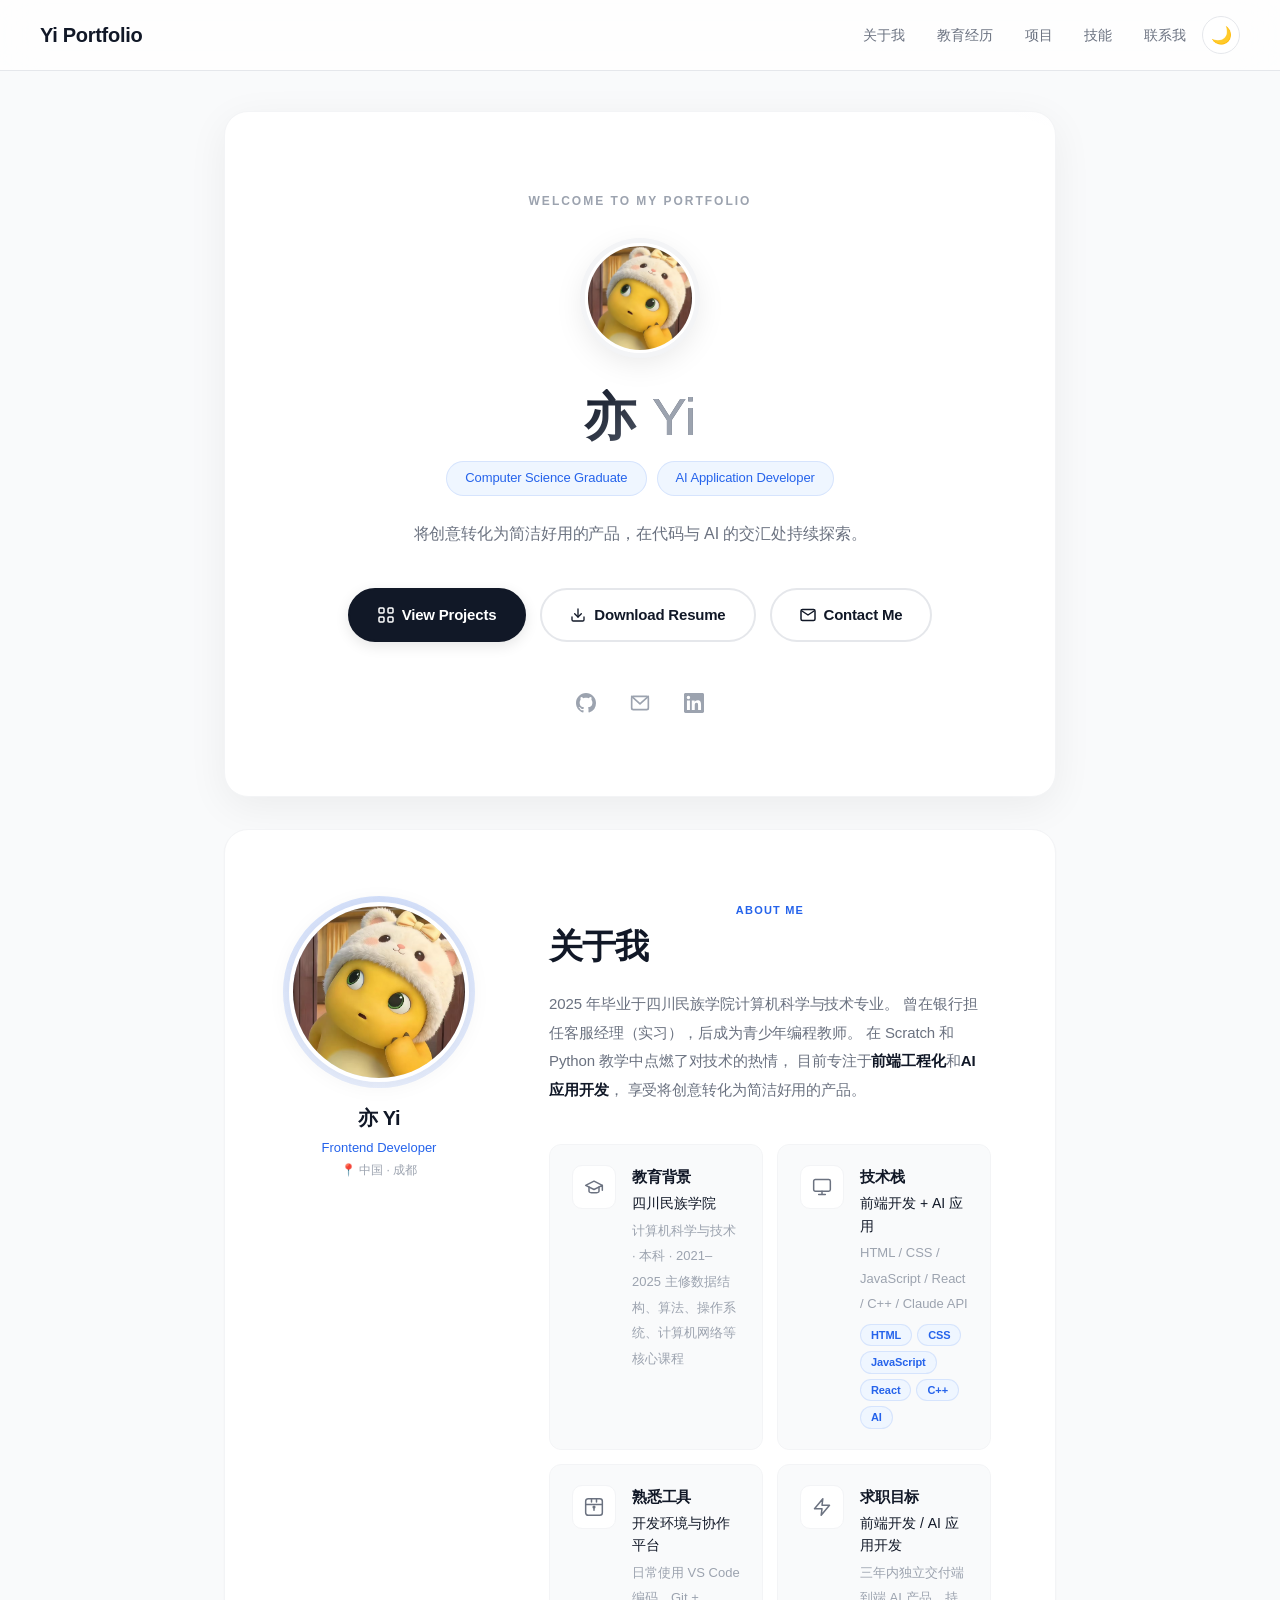
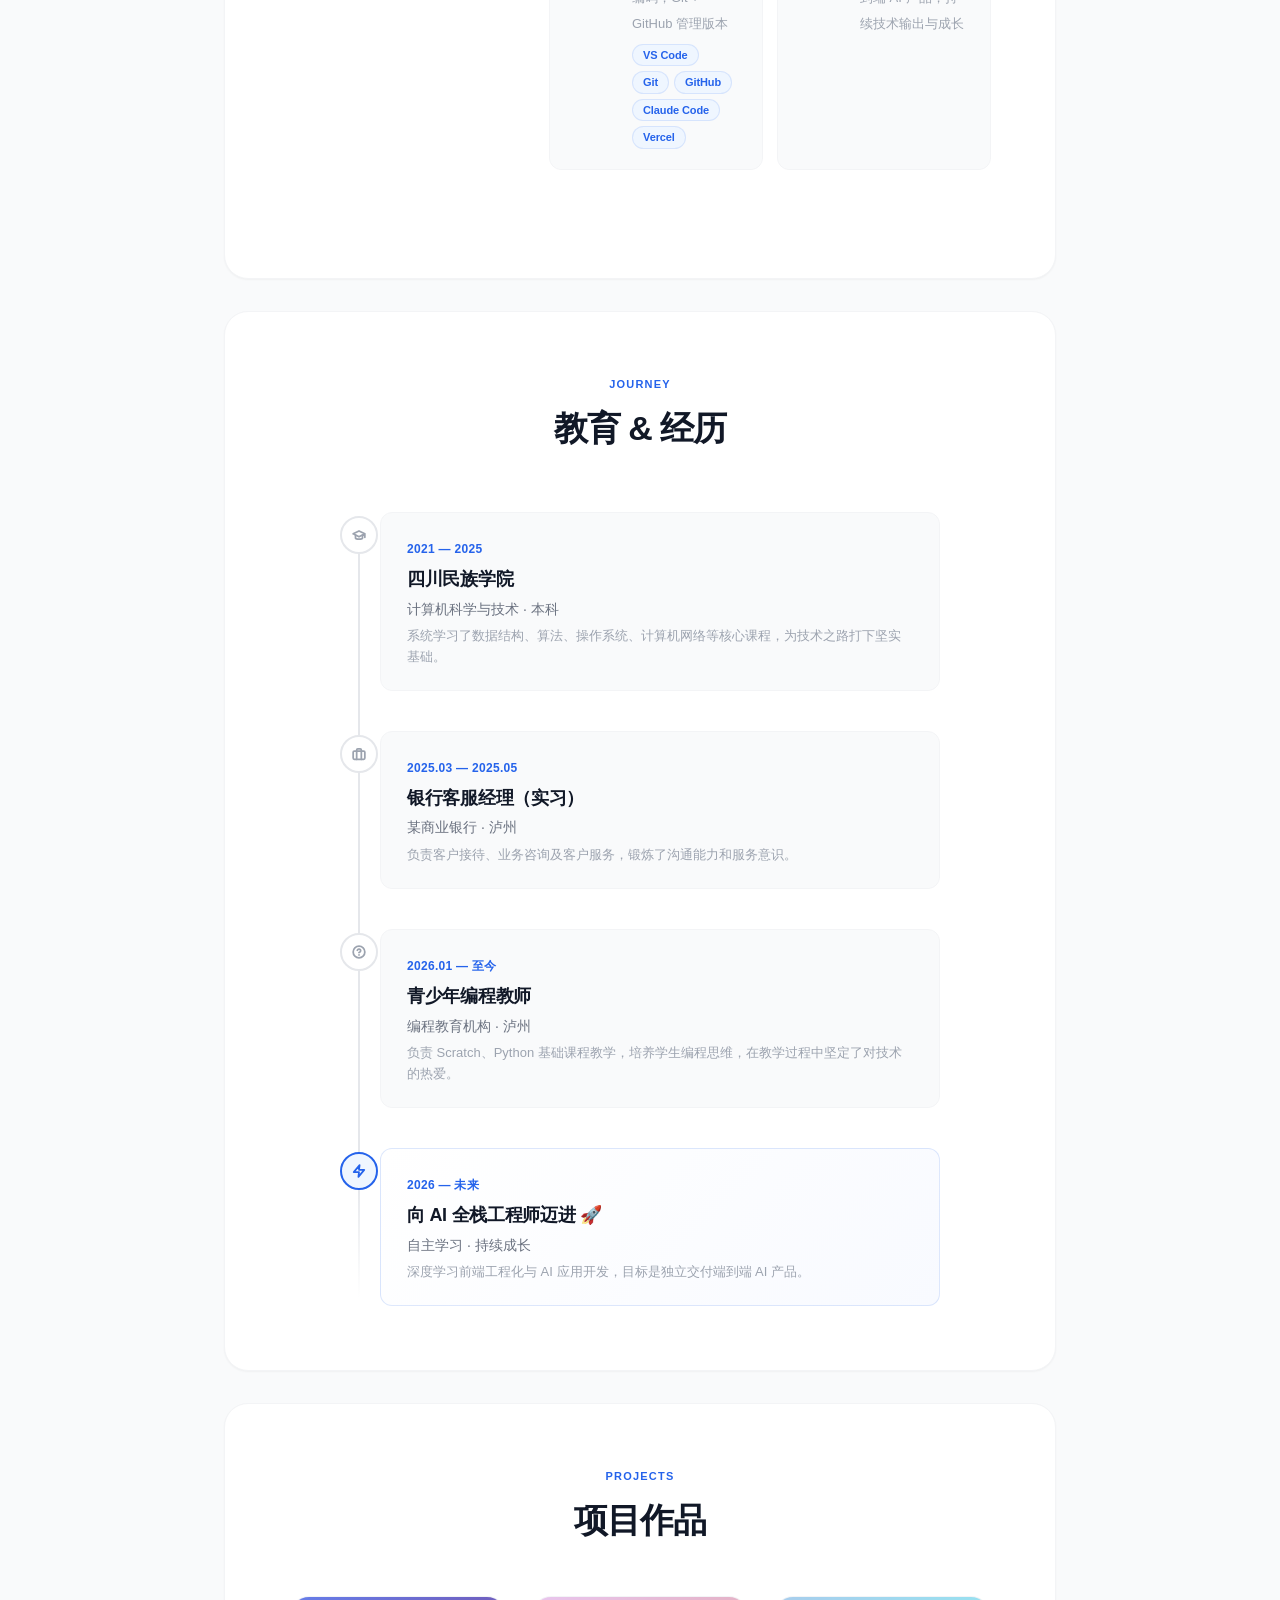
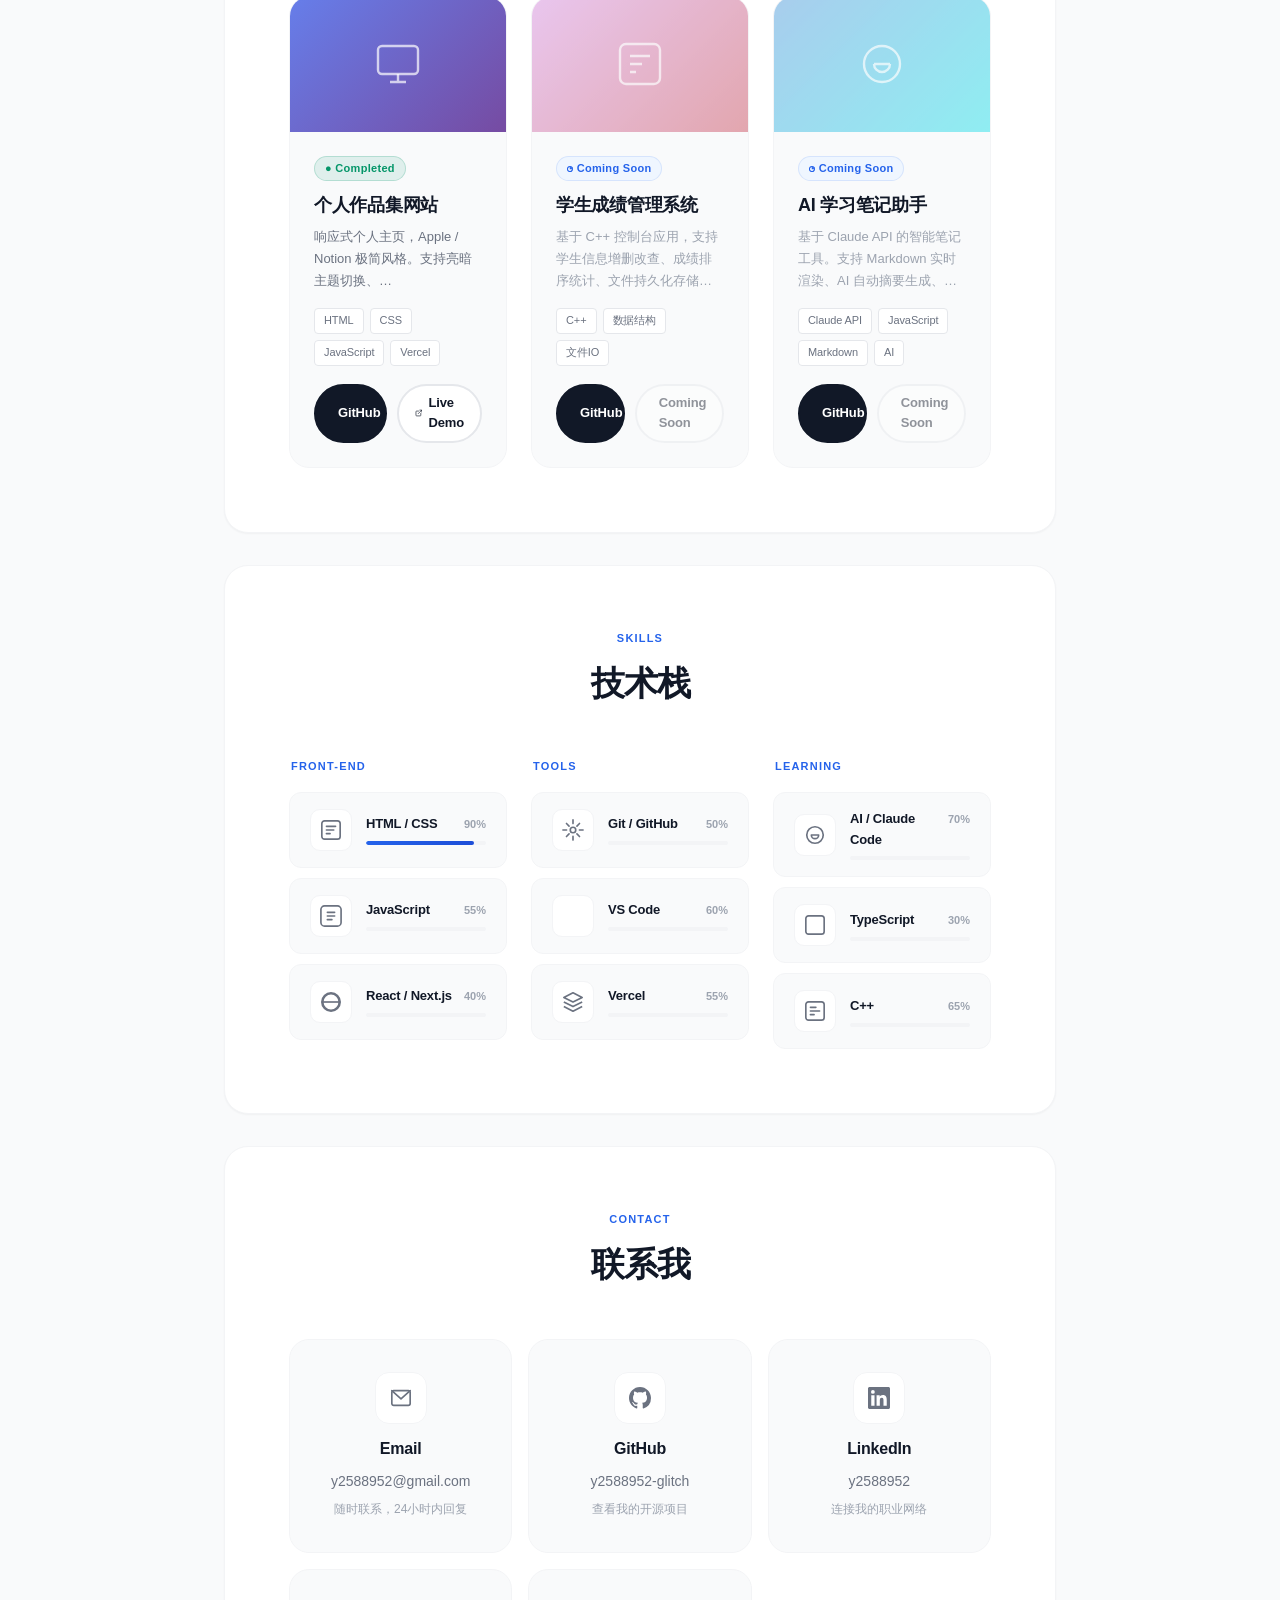
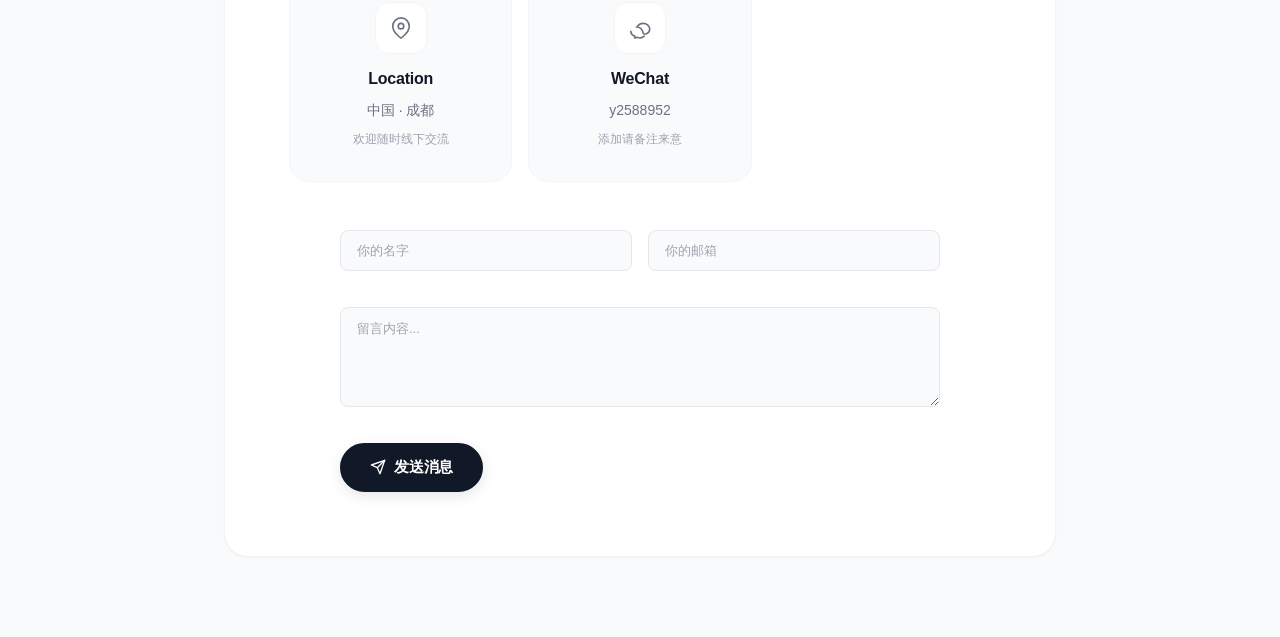
==== commit 1e03df32: "feat: 更新作品集内容与样式，新增 README 文档和简历 PDF" ====
--- a/index.html
+++ b/index.html
@@ -143,6 +143,10 @@
                     <svg width="16" height="16" viewBox="0 0 16 16" fill="none"><rect x="1" y="1" width="5" height="5" rx="1" stroke="currentColor" stroke-width="1.5"/><rect x="10" y="1" width="5" height="5" rx="1" stroke="currentColor" stroke-width="1.5"/><rect x="1" y="10" width="5" height="5" rx="1" stroke="currentColor" stroke-width="1.5"/><rect x="10" y="10" width="5" height="5" rx="1" stroke="currentColor" stroke-width="1.5"/></svg>
                     View Projects
                 </a>
+                <a href="resume.pdf" class="btn btn-outline" download>
+                    <svg width="16" height="16" viewBox="0 0 24 24" fill="none" stroke="currentColor" stroke-width="2" stroke-linecap="round" stroke-linejoin="round"><path d="M21 15v4a2 2 0 01-2 2H5a2 2 0 01-2-2v-4"/><polyline points="7 10 12 15 17 10"/><line x1="12" y1="15" x2="12" y2="3"/></svg>
+                    Download Resume
+                </a>
                 <a href="#contact" class="btn btn-outline" data-scroll-to="contact">
                     <svg width="16" height="16" viewBox="0 0 16 16" fill="none"><path d="M2 4l6 4 6-4" stroke="currentColor" stroke-width="1.5" stroke-linecap="round" stroke-linejoin="round"/><rect x="1" y="2.5" width="14" height="11" rx="1.5" stroke="currentColor" stroke-width="1.5"/></svg>
                     Contact Me
@@ -195,7 +199,8 @@
                     </p>
 
                     <div class="about-cards" data-stagger="80">
-                        <!-- 教育背景 -->
+
+                        <!-- 🎓 教育背景 -->
                         <article class="about-card-item reveal">
                             <div class="about-card-icon">
                                 <svg width="20" height="20" viewBox="0 0 24 24" fill="none" stroke="currentColor" stroke-width="1.8" stroke-linecap="round" stroke-linejoin="round"><path d="M22 10v6M2 10l10-5 10 5-10 5z"/><path d="M6 12v5c0 1.1 2.7 2 6 2s6-.9 6-2v-5"/></svg>
@@ -204,56 +209,54 @@
                                 <h3>教育背景</h3>
                                 <p>四川民族学院</p>
                                 <span>计算机科学与技术 · 本科 · 2021–2025</span>
+                                <span>主修数据结构、算法、操作系统、计算机网络等核心课程</span>
                             </div>
                         </article>
 
-                        <!-- 个人介绍 -->
+                        <!-- 💻 技术栈介绍 -->
                         <article class="about-card-item reveal">
                             <div class="about-card-icon">
-                                <svg width="20" height="20" viewBox="0 0 24 24" fill="none" stroke="currentColor" stroke-width="1.8" stroke-linecap="round" stroke-linejoin="round"><circle cx="12" cy="8" r="4"/><path d="M4 20c0-4.4 3.6-8 8-8s8 3.6 8 8"/></svg>
+                                <svg width="20" height="20" viewBox="0 0 24 24" fill="none" stroke="currentColor" stroke-width="1.8" stroke-linecap="round" stroke-linejoin="round"><rect x="2" y="3" width="20" height="14" rx="2"/><path d="M8 21h8M12 17v4"/></svg>
                             </div>
                             <div class="about-card-text">
-                                <h3>个人介绍</h3>
-                                <p>应届毕业生 · 编程教师经历</p>
-                                <span>从金融机构实习到教育一线，始终热爱技术与创造</span>
+                                <h3>技术栈</h3>
+                                <p>前端开发 + AI 应用</p>
+                                <span>HTML / CSS / JavaScript / React / C++ / Claude API</span>
+                                <div class="about-card-tags">
+                                    <span>HTML</span><span>CSS</span><span>JavaScript</span>
+                                    <span>React</span><span>C++</span><span>AI</span>
+                                </div>
                             </div>
                         </article>
 
-                        <!-- 兴趣爱好 -->
+                        <!-- 🛠 熟悉工具 -->
                         <article class="about-card-item reveal">
                             <div class="about-card-icon">
-                                <svg width="20" height="20" viewBox="0 0 24 24" fill="none" stroke="currentColor" stroke-width="1.8" stroke-linecap="round" stroke-linejoin="round"><circle cx="12" cy="12" r="10"/><path d="M12 6v6l4 2"/></svg>
+                                <svg width="20" height="20" viewBox="0 0 24 24" fill="none" stroke="currentColor" stroke-width="1.8" stroke-linecap="round" stroke-linejoin="round"><rect x="2" y="2" width="20" height="20" rx="3"/><path d="M9 2v4M15 2v4M2 9h20"/><path d="M12 12v4"/><circle cx="12" cy="12" r="1"/></svg>
                             </div>
                             <div class="about-card-text">
-                                <h3>兴趣爱好</h3>
-                                <p>开源探索 · 摄影 · 旅行</p>
-                                <span>用代码构建实用工具，用镜头捕捉生活瞬间</span>
+                                <h3>熟悉工具</h3>
+                                <p>开发环境与协作平台</p>
+                                <span>日常使用 VS Code 编码，Git + GitHub 管理版本</span>
+                                <div class="about-card-tags">
+                                    <span>VS Code</span><span>Git</span><span>GitHub</span>
+                                    <span>Claude Code</span><span>Vercel</span>
+                                </div>
                             </div>
                         </article>
 
-                        <!-- 未来目标 -->
+                        <!-- 🎯 求职目标 -->
                         <article class="about-card-item reveal">
                             <div class="about-card-icon">
                                 <svg width="20" height="20" viewBox="0 0 24 24" fill="none" stroke="currentColor" stroke-width="1.8" stroke-linecap="round" stroke-linejoin="round"><polygon points="13 2 3 14 12 14 11 22 21 10 12 10 13 2"/></svg>
                             </div>
                             <div class="about-card-text">
-                                <h3>未来目标</h3>
-                                <p>成为全栈 AI 工程师</p>
-                                <span>三年内独立交付端到端 AI 产品，持续技术输出</span>
+                                <h3>求职目标</h3>
+                                <p>前端开发 / AI 应用开发</p>
+                                <span>三年内独立交付端到端 AI 产品，持续技术输出与成长</span>
                             </div>
                         </article>
-                    </div>
-
-                    <!-- 正在学习 -->
-                    <div class="about-learning reveal">
-                        <h3 class="about-learning-title">📚 目前正在学习</h3>
-                        <div class="about-learning-tags">
-                            <span>HTML</span>
-                            <span>CSS</span>
-                            <span>JavaScript</span>
-                            <span>React</span>
-                            <span>Claude Code</span>
-                        </div>
+
                     </div>
                 </div>
             </div>
@@ -284,7 +287,7 @@
                         <svg width="14" height="14" viewBox="0 0 24 24" fill="none" stroke="currentColor" stroke-width="3" stroke-linecap="round" stroke-linejoin="round"><rect x="2" y="7" width="20" height="14" rx="2"/><path d="M16 21V5a2 2 0 00-2-2h-4a2 2 0 00-2 2v16"/></svg>
                     </div>
                     <div class="timeline-card">
-                        <span class="timeline-date">2024.03 — 2024.05</span>
+                        <span class="timeline-date">2025.03 — 2025.05</span>
                         <h3>银行客服经理（实习）</h3>
                         <p>某商业银行 · 泸州</p>
                         <span class="timeline-desc">负责客户接待、业务咨询及客户服务，锻炼了沟通能力和服务意识。</span>
@@ -326,7 +329,7 @@
 
             <div class="projects-grid" data-stagger="100">
 
-                <!-- 项目 1 -->
+                <!-- ===== 项目 1：已完成 ===== -->
                 <article class="project-card reveal">
                     <div class="project-image">
                         <div class="project-img-placeholder" style="background: linear-gradient(135deg, #667eea 0%, #764ba2 100%);">
@@ -334,11 +337,14 @@
                         </div>
                     </div>
                     <div class="project-body">
+                        <!-- 状态徽章 -->
+                        <span class="project-status project-status-done">● Completed</span>
                         <h3>个人作品集网站</h3>
-                        <p>使用 HTML + CSS 构建的响应式个人主页，采用 Apple / Notion 极简设计风格，支持滚动动画和多平台适配。</p>
+                        <p>响应式个人主页，Apple / Notion 极简风格。支持亮暗主题切换、IntersectionObserver 滚动动画、技能进度条 JS 动画、Loading 页、404 页。纯原生 HTML/CSS/JS，零依赖。</p>
                         <div class="project-tags">
                             <span>HTML</span>
                             <span>CSS</span>
+                            <span>JavaScript</span>
                             <span>Vercel</span>
                         </div>
                         <div class="project-links">
@@ -354,16 +360,17 @@
                     </div>
                 </article>
 
-                <!-- 项目 2 -->
-                <article class="project-card reveal">
+                <!-- ===== 项目 2：即将推出 ===== -->
+                <article class="project-card reveal project-card-soon">
                     <div class="project-image">
                         <div class="project-img-placeholder" style="background: linear-gradient(135deg, #f093fb 0%, #f5576c 100%);">
                             <svg width="48" height="48" viewBox="0 0 24 24" fill="none" stroke="rgba(255,255,255,0.7)" stroke-width="1.2"><rect x="2" y="2" width="20" height="20" rx="3"/><path d="M7 8h10M7 12h6M7 16h3"/></svg>
                         </div>
                     </div>
                     <div class="project-body">
+                        <span class="project-status project-status-soon">◷ Coming Soon</span>
                         <h3>学生成绩管理系统</h3>
-                        <p>基于 C++ 控制台应用，支持学生信息增删改查、成绩排序统计、文件持久化存储等功能。</p>
+                        <p>基于 C++ 控制台应用，支持学生信息增删改查、成绩排序统计、文件持久化存储。重构为 Web 版本后将部署上线。</p>
                         <div class="project-tags">
                             <span>C++</span>
                             <span>数据结构</span>
@@ -376,26 +383,28 @@
                             </a>
                             <a href="#" class="project-link project-link-live project-link-disabled" aria-disabled="true">
                                 <svg width="16" height="16" viewBox="0 0 24 24" fill="none" stroke="currentColor" stroke-width="2" stroke-linecap="round" stroke-linejoin="round"><path d="M18 13v6a2 2 0 01-2 2H5a2 2 0 01-2-2V8a2 2 0 012-2h6"/><polyline points="15 3 21 3 21 9"/><line x1="10" y1="14" x2="21" y2="3"/></svg>
-                                控制台应用
+                                Coming Soon
                             </a>
                         </div>
                     </div>
                 </article>
 
-                <!-- 项目 3 -->
-                <article class="project-card reveal">
+                <!-- ===== 项目 3：即将推出 ===== -->
+                <article class="project-card reveal project-card-soon">
                     <div class="project-image">
                         <div class="project-img-placeholder" style="background: linear-gradient(135deg, #4facfe 0%, #00f2fe 100%);">
                             <svg width="48" height="48" viewBox="0 0 24 24" fill="none" stroke="rgba(255,255,255,0.7)" stroke-width="1.2"><circle cx="12" cy="12" r="9"/><path d="M8 12h8M8 12a4 4 0 108 0"/></svg>
                         </div>
                     </div>
                     <div class="project-body">
+                        <span class="project-status project-status-soon">◷ Coming Soon</span>
                         <h3>AI 学习笔记助手</h3>
-                        <p>基于 Claude API 的智能笔记工具，支持 Markdown 渲染、AI 自动摘要、关键词提取和问答功能。</p>
+                        <p>基于 Claude API 的智能笔记工具。支持 Markdown 实时渲染、AI 自动摘要生成、关键词智能提取和上下文问答。计划集成多模型对比功能。</p>
                         <div class="project-tags">
                             <span>Claude API</span>
                             <span>JavaScript</span>
                             <span>Markdown</span>
+                            <span>AI</span>
                         </div>
                         <div class="project-links">
                             <a href="https://github.com/y2588952-glitch" target="_blank" rel="noopener noreferrer" class="project-link project-link-gh">
@@ -404,7 +413,7 @@
                             </a>
                             <a href="#" class="project-link project-link-live project-link-disabled" aria-disabled="true">
                                 <svg width="16" height="16" viewBox="0 0 24 24" fill="none" stroke="currentColor" stroke-width="2" stroke-linecap="round" stroke-linejoin="round"><path d="M18 13v6a2 2 0 01-2 2H5a2 2 0 01-2-2V8a2 2 0 012-2h6"/><polyline points="15 3 21 3 21 9"/><line x1="10" y1="14" x2="21" y2="3"/></svg>
-                                开发中
+                                Coming Soon
                             </a>
                         </div>
                     </div>
@@ -418,102 +427,155 @@
             <span class="section-eyebrow reveal">Skills</span>
             <h2 class="reveal">技术栈</h2>
 
-            <div class="skills-grid" data-stagger="60">
-                <!-- 1 -->
-                <div class="skill-card reveal">
-                    <div class="skill-icon-wrap">
-                        <svg width="24" height="24" viewBox="0 0 24 24" fill="none"><rect x="2" y="2" width="20" height="20" rx="3" stroke="currentColor" stroke-width="1.8"/><path d="M7 8h10M7 12h8M7 16h4" stroke="currentColor" stroke-width="1.8" stroke-linecap="round"/></svg>
-                    </div>
-                    <div class="skill-info">
-                        <div class="skill-head">
-                            <h3>HTML / CSS</h3>
-                            <span>90%</span>
-                        </div>
-                        <div class="skill-bar">
-                            <div class="skill-fill" style="--w: 90%"></div>
-                        </div>
-                    </div>
-                </div>
-
-                <!-- 2 -->
-                <div class="skill-card reveal">
-                    <div class="skill-icon-wrap">
-                        <svg width="24" height="24" viewBox="0 0 24 24" fill="none"><rect x="1" y="1" width="22" height="22" rx="4" stroke="currentColor" stroke-width="1.8"/><path d="M8 8h8M8 12h8M8 16h5" stroke="currentColor" stroke-width="1.8" stroke-linecap="round"/></svg>
-                    </div>
-                    <div class="skill-info">
-                        <div class="skill-head">
-                            <h3>JavaScript</h3>
-                            <span>55%</span>
-                        </div>
-                        <div class="skill-bar">
-                            <div class="skill-fill" style="--w: 55%"></div>
-                        </div>
-                    </div>
-                </div>
-
-                <!-- 3 -->
-                <div class="skill-card reveal">
-                    <div class="skill-icon-wrap">
-                        <svg width="24" height="24" viewBox="0 0 24 24" fill="none"><circle cx="12" cy="12" r="9" stroke="currentColor" stroke-width="1.8"/><path d="M12 2a10 10 0 010 20" stroke="currentColor" stroke-width="1.8"/><path d="M12 2a10 10 0 000 20" stroke="currentColor" stroke-width="1.8"/><path d="M2 12h20" stroke="currentColor" stroke-width="1.8"/></svg>
-                    </div>
-                    <div class="skill-info">
-                        <div class="skill-head">
-                            <h3>React / Next.js</h3>
-                            <span>40%</span>
-                        </div>
-                        <div class="skill-bar">
-                            <div class="skill-fill" style="--w: 40%"></div>
-                        </div>
-                    </div>
-                </div>
-
-                <!-- 4 -->
-                <div class="skill-card reveal">
-                    <div class="skill-icon-wrap">
-                        <svg width="24" height="24" viewBox="0 0 24 24" fill="none"><path d="M12 2L2 7l10 5 10-5-10-5z" stroke="currentColor" stroke-width="1.8" stroke-linejoin="round"/><path d="M2 17l10 5 10-5" stroke="currentColor" stroke-width="1.8" stroke-linejoin="round"/><path d="M2 12l10 5 10-5" stroke="currentColor" stroke-width="1.8" stroke-linejoin="round"/></svg>
-                    </div>
-                    <div class="skill-info">
-                        <div class="skill-head">
-                            <h3>C++</h3>
-                            <span>65%</span>
-                        </div>
-                        <div class="skill-bar">
-                            <div class="skill-fill" style="--w: 65%"></div>
-                        </div>
-                    </div>
-                </div>
-
-                <!-- 5 -->
-                <div class="skill-card reveal">
-                    <div class="skill-icon-wrap">
-                        <svg width="24" height="24" viewBox="0 0 24 24" fill="none"><circle cx="12" cy="12" r="9" stroke="currentColor" stroke-width="1.8"/><path d="M8 12h8M8 12a4 4 0 108 0" stroke="currentColor" stroke-width="1.8" stroke-linecap="round"/></svg>
-                    </div>
-                    <div class="skill-info">
-                        <div class="skill-head">
-                            <h3>AI / Claude Code</h3>
-                            <span>70%</span>
-                        </div>
-                        <div class="skill-bar">
-                            <div class="skill-fill" style="--w: 70%"></div>
-                        </div>
-                    </div>
-                </div>
-
-                <!-- 6 -->
-                <div class="skill-card reveal">
-                    <div class="skill-icon-wrap">
-                        <svg width="24" height="24" viewBox="0 0 24 24" fill="none"><circle cx="12" cy="12" r="3" stroke="currentColor" stroke-width="1.8"/><path d="M12 1v4M12 19v4M1 12h4M19 12h4M4.9 4.9l2.8 2.8M16.3 16.3l2.8 2.8M4.9 19.1l2.8-2.8M16.3 7.7l2.8-2.8" stroke="currentColor" stroke-width="1.8" stroke-linecap="round"/></svg>
-                    </div>
-                    <div class="skill-info">
-                        <div class="skill-head">
-                            <h3>Git / GitHub</h3>
-                            <span>50%</span>
-                        </div>
-                        <div class="skill-bar">
-                            <div class="skill-fill" style="--w: 50%"></div>
-                        </div>
-                    </div>
-                </div>
+            <div class="skills-categories">
+
+                <!-- ===== 分类 1：Front-end ===== -->
+                <div class="skills-category reveal">
+                    <h3 class="skills-cat-title">Front-end</h3>
+                    <div class="skills-cat-grid">
+                        <div class="skill-card">
+                            <div class="skill-icon-wrap">
+                                <svg width="22" height="22" viewBox="0 0 24 24" fill="none"><rect x="2" y="2" width="20" height="20" rx="3" stroke="currentColor" stroke-width="1.8"/><path d="M7 8h10M7 12h8M7 16h4" stroke="currentColor" stroke-width="1.8" stroke-linecap="round"/></svg>
+                            </div>
+                            <div class="skill-info">
+                                <div class="skill-head">
+                                    <h3>HTML / CSS</h3>
+                                    <span>90%</span>
+                                </div>
+                                <div class="skill-bar">
+                                    <div class="skill-fill" style="--w: 90%"></div>
+                                </div>
+                            </div>
+                        </div>
+                        <div class="skill-card">
+                            <div class="skill-icon-wrap">
+                                <svg width="22" height="22" viewBox="0 0 24 24" fill="none"><rect x="1" y="1" width="22" height="22" rx="4" stroke="currentColor" stroke-width="1.8"/><path d="M8 8h8M8 12h8M8 16h5" stroke="currentColor" stroke-width="1.8" stroke-linecap="round"/></svg>
+                            </div>
+                            <div class="skill-info">
+                                <div class="skill-head">
+                                    <h3>JavaScript</h3>
+                                    <span>55%</span>
+                                </div>
+                                <div class="skill-bar">
+                                    <div class="skill-fill" style="--w: 55%"></div>
+                                </div>
+                            </div>
+                        </div>
+                        <div class="skill-card">
+                            <div class="skill-icon-wrap">
+                                <svg width="22" height="22" viewBox="0 0 24 24" fill="none"><circle cx="12" cy="12" r="9" stroke="currentColor" stroke-width="1.8"/><path d="M12 2a10 10 0 010 20" stroke="currentColor" stroke-width="1.8"/><path d="M12 2a10 10 0 000 20" stroke="currentColor" stroke-width="1.8"/><path d="M2 12h20" stroke="currentColor" stroke-width="1.8"/></svg>
+                            </div>
+                            <div class="skill-info">
+                                <div class="skill-head">
+                                    <h3>React / Next.js</h3>
+                                    <span>40%</span>
+                                </div>
+                                <div class="skill-bar">
+                                    <div class="skill-fill" style="--w: 40%"></div>
+                                </div>
+                            </div>
+                        </div>
+                    </div>
+                </div>
+
+                <!-- ===== 分类 2：Tools ===== -->
+                <div class="skills-category reveal">
+                    <h3 class="skills-cat-title">Tools</h3>
+                    <div class="skills-cat-grid">
+                        <div class="skill-card">
+                            <div class="skill-icon-wrap">
+                                <svg width="22" height="22" viewBox="0 0 24 24" fill="none"><circle cx="12" cy="12" r="3" stroke="currentColor" stroke-width="1.8"/><path d="M12 1v4M12 19v4M1 12h4M19 12h4M4.9 4.9l2.8 2.8M16.3 16.3l2.8 2.8M4.9 19.1l2.8-2.8M16.3 7.7l2.8-2.8" stroke="currentColor" stroke-width="1.8" stroke-linecap="round"/></svg>
+                            </div>
+                            <div class="skill-info">
+                                <div class="skill-head">
+                                    <h3>Git / GitHub</h3>
+                                    <span>50%</span>
+                                </div>
+                                <div class="skill-bar">
+                                    <div class="skill-fill" style="--w: 50%"></div>
+                                </div>
+                            </div>
+                        </div>
+                        <div class="skill-card">
+                            <div class="skill-icon-wrap">
+                                <svg width="22" height="22" viewBox="0 0 24 24" fill="none"><rect x="2" y="2" width="20" height="20" rx="3"/><path d="M9 2v4M15 2v4M2 9h20"/><circle cx="12" cy="14" r="2"/></svg>
+                            </div>
+                            <div class="skill-info">
+                                <div class="skill-head">
+                                    <h3>VS Code</h3>
+                                    <span>60%</span>
+                                </div>
+                                <div class="skill-bar">
+                                    <div class="skill-fill" style="--w: 60%"></div>
+                                </div>
+                            </div>
+                        </div>
+                        <div class="skill-card">
+                            <div class="skill-icon-wrap">
+                                <svg width="22" height="22" viewBox="0 0 24 24" fill="none"><path d="M12 2L2 7l10 5 10-5-10-5z" stroke="currentColor" stroke-width="1.8" stroke-linejoin="round"/><path d="M2 17l10 5 10-5" stroke="currentColor" stroke-width="1.8" stroke-linejoin="round"/><path d="M2 12l10 5 10-5" stroke="currentColor" stroke-width="1.8" stroke-linejoin="round"/></svg>
+                            </div>
+                            <div class="skill-info">
+                                <div class="skill-head">
+                                    <h3>Vercel</h3>
+                                    <span>55%</span>
+                                </div>
+                                <div class="skill-bar">
+                                    <div class="skill-fill" style="--w: 55%"></div>
+                                </div>
+                            </div>
+                        </div>
+                    </div>
+                </div>
+
+                <!-- ===== 分类 3：Learning ===== -->
+                <div class="skills-category reveal">
+                    <h3 class="skills-cat-title">Learning</h3>
+                    <div class="skills-cat-grid">
+                        <div class="skill-card">
+                            <div class="skill-icon-wrap">
+                                <svg width="22" height="22" viewBox="0 0 24 24" fill="none"><circle cx="12" cy="12" r="9" stroke="currentColor" stroke-width="1.8"/><path d="M8 12h8M8 12a4 4 0 108 0" stroke="currentColor" stroke-width="1.8" stroke-linecap="round"/></svg>
+                            </div>
+                            <div class="skill-info">
+                                <div class="skill-head">
+                                    <h3>AI / Claude Code</h3>
+                                    <span>70%</span>
+                                </div>
+                                <div class="skill-bar">
+                                    <div class="skill-fill" style="--w: 70%"></div>
+                                </div>
+                            </div>
+                        </div>
+                        <div class="skill-card">
+                            <div class="skill-icon-wrap">
+                                <svg width="22" height="22" viewBox="0 0 24 24" fill="none"><rect x="2" y="2" width="20" height="20" rx="3" stroke="currentColor" stroke-width="1.8"/><path d="M7 8h4v8H7zM13 8h4v4h-4z"/></svg>
+                            </div>
+                            <div class="skill-info">
+                                <div class="skill-head">
+                                    <h3>TypeScript</h3>
+                                    <span>30%</span>
+                                </div>
+                                <div class="skill-bar">
+                                    <div class="skill-fill" style="--w: 30%"></div>
+                                </div>
+                            </div>
+                        </div>
+                        <div class="skill-card">
+                            <div class="skill-icon-wrap">
+                                <svg width="22" height="22" viewBox="0 0 24 24" fill="none"><rect x="2" y="2" width="20" height="20" rx="3" stroke="currentColor" stroke-width="1.8"/><path d="M7 12h10M7 8h6M7 16h4" stroke="currentColor" stroke-width="1.8" stroke-linecap="round"/></svg>
+                            </div>
+                            <div class="skill-info">
+                                <div class="skill-head">
+                                    <h3>C++</h3>
+                                    <span>65%</span>
+                                </div>
+                                <div class="skill-bar">
+                                    <div class="skill-fill" style="--w: 65%"></div>
+                                </div>
+                            </div>
+                        </div>
+                    </div>
+                </div>
+
             </div>
         </section>
 
@@ -575,6 +637,28 @@
                 </div>
 
             </div>
+
+            <!-- 联系表单 -->
+            <form class="contact-form" id="contactForm" novalidate>
+                <div class="form-row">
+                    <div class="form-group">
+                        <input type="text" id="formName" class="form-input" placeholder="你的名字" required autocomplete="name">
+                        <span class="form-error"></span>
+                    </div>
+                    <div class="form-group">
+                        <input type="email" id="formEmail" class="form-input" placeholder="你的邮箱" required autocomplete="email">
+                        <span class="form-error"></span>
+                    </div>
+                </div>
+                <div class="form-group">
+                    <textarea id="formMessage" class="form-input form-textarea" placeholder="留言内容..." rows="4" required></textarea>
+                    <span class="form-error"></span>
+                </div>
+                <button type="submit" class="btn btn-primary form-submit">
+                    <svg width="16" height="16" viewBox="0 0 24 24" fill="none" stroke="currentColor" stroke-width="2" stroke-linecap="round" stroke-linejoin="round"><line x1="22" y1="2" x2="11" y2="13"/><polygon points="22 2 15 22 11 13 2 9 22 2"/></svg>
+                    发送消息
+                </button>
+            </form>
         </section>
 
         </main>
--- a/style.css
+++ b/style.css
@@ -855,52 +855,29 @@
 }
 
 .about-card-text span {
-    font-size: 13px;
+    font-size: var(--text-sm);
     color: var(--text-tertiary);
     line-height: 1.5;
 }
 
-/* ---- Learning Tags ---- */
-.about-learning {
-    padding: 24px;
-    background: var(--bg);
-    border: 1px solid var(--border-light);
-    border-radius: var(--radius-lg);
-}
-
-.about-learning-title {
-    font-size: 15px;
-    font-weight: 700;
-    color: var(--text);
-    margin-bottom: 14px;
-    letter-spacing: -0.2px;
-}
-
-.about-learning-tags {
+/* 卡片内标签（技术栈 / 工具） */
+.about-card-tags {
     display: flex;
     flex-wrap: wrap;
-    gap: 8px;
-}
-
-.about-learning-tags span {
+    gap: 5px;
+    margin-top: 8px;
+}
+
+.about-card-tags span {
     display: inline-block;
-    padding: 6px 16px;
-    font-size: 13px;
-    font-weight: 600;
+    padding: 2px 10px;
+    font-size: var(--text-xs);
+    font-weight: var(--font-semibold);
     color: var(--accent);
     background: var(--accent-light);
     border: 1px solid var(--badge-border);
-    border-radius: 100px;
+    border-radius: var(--radius-full);
     letter-spacing: -0.1px;
-    transition: transform 0.25s var(--ease-in-out),
-                box-shadow 0.25s var(--ease-in-out),
-                background 0.25s ease;
-}
-
-.about-learning-tags span:hover {
-    transform: translateY(-2px) scale(1.05);
-    box-shadow: 0 6px 16px var(--accent-glow-light);
-    background: var(--surface);
 }
 
 /* ===== Timeline Section ===== */
@@ -1358,6 +1335,120 @@
     color: var(--text-tertiary);
 }
 
+/* ===== Contact Form ===== */
+.contact-form {
+    max-width: 600px;
+    margin: 48px auto 0;
+    display: flex;
+    flex-direction: column;
+    gap: var(--space-md);
+}
+
+.form-row {
+    display: grid;
+    grid-template-columns: 1fr 1fr;
+    gap: var(--space-md);
+}
+
+.form-group {
+    display: flex;
+    flex-direction: column;
+    gap: 4px;
+}
+
+.form-input {
+    width: 100%;
+    padding: 12px 16px;
+    font-size: var(--text-sm);
+    font-family: var(--font-sans);
+    color: var(--text);
+    background: var(--bg);
+    border: 1px solid var(--border);
+    border-radius: var(--radius-sm);
+    outline: none;
+    transition: border-color 0.25s ease, box-shadow 0.25s ease;
+}
+
+.form-input::placeholder {
+    color: var(--text-tertiary);
+}
+
+.form-input:focus {
+    border-color: var(--accent);
+    box-shadow: 0 0 0 3px var(--accent-glow-light);
+}
+
+.form-textarea {
+    resize: vertical;
+    min-height: 100px;
+}
+
+/* 验证错误状态 */
+.form-input.error {
+    border-color: #ef4444;
+    box-shadow: 0 0 0 3px rgba(239, 68, 68, 0.1);
+}
+
+.form-error {
+    font-size: var(--text-xs);
+    color: #ef4444;
+    min-height: 16px;
+}
+
+/* 提交按钮 */
+.form-submit {
+    align-self: flex-start;
+}
+
+/* ===== Toast 通知 ===== */
+.toast-container {
+    position: fixed;
+    bottom: 32px;
+    left: 50%;
+    transform: translateX(-50%);
+    z-index: 10001;
+    display: flex;
+    flex-direction: column;
+    gap: 8px;
+    pointer-events: none;
+}
+
+.toast {
+    display: flex;
+    align-items: center;
+    gap: 8px;
+    padding: 12px 20px;
+    border-radius: var(--radius-sm);
+    font-size: var(--text-sm);
+    font-weight: var(--font-medium);
+    color: #ffffff;
+    box-shadow: var(--shadow-md);
+    pointer-events: auto;
+    animation: toastIn 0.35s var(--ease-out-back) forwards;
+}
+
+.toast.removing {
+    animation: toastOut 0.25s ease forwards;
+}
+
+.toast-success {
+    background: #059669;
+}
+
+.toast-error {
+    background: #ef4444;
+}
+
+@keyframes toastIn {
+    from { opacity: 0; transform: translateY(16px) scale(0.9); }
+    to   { opacity: 1; transform: translateY(0) scale(1); }
+}
+
+@keyframes toastOut {
+    from { opacity: 1; transform: translateY(0) scale(1); }
+    to   { opacity: 0; transform: translateY(-8px) scale(0.9); }
+}
+
 /* ===== Projects Section ===== */
 .projects h2 {
     text-align: center;
@@ -1409,21 +1500,24 @@
 /* Body */
 .project-body {
     padding: 24px;
+    display: flex;
+    flex-direction: column;
+    flex: 1;
 }
 
 .project-body h3 {
-    font-size: 18px;
-    font-weight: 700;
+    font-size: var(--text-lg);
+    font-weight: var(--font-bold);
     color: var(--text);
-    margin-bottom: 10px;
+    margin-bottom: 6px;
     letter-spacing: -0.3px;
 }
 
 .project-body > p {
-    font-size: 14px;
+    font-size: var(--text-sm);
     color: var(--text-secondary);
     line-height: 1.7;
-    margin-bottom: 18px;
+    margin-bottom: 16px;
     display: -webkit-box;
     -webkit-line-clamp: 3;
     line-clamp: 3;
@@ -1431,22 +1525,75 @@
     overflow: hidden;
 }
 
+/* ===== 项目状态徽章 ===== */
+.project-status {
+    display: inline-block;
+    font-size: 11px;
+    font-weight: var(--font-semibold);
+    letter-spacing: 0.3px;
+    margin-bottom: 10px;
+    padding: 3px 10px;
+    border-radius: var(--radius-full);
+    width: fit-content;
+}
+
+/* 已完成 */
+.project-status-done {
+    color: #059669;
+    background: rgba(5, 150, 105, 0.1);
+    border: 1px solid rgba(5, 150, 105, 0.2);
+}
+
+[data-theme="dark"] .project-status-done {
+    color: #34d399;
+    background: rgba(52, 211, 153, 0.12);
+    border-color: rgba(52, 211, 153, 0.25);
+}
+
+/* 即将推出 */
+.project-status-soon {
+    color: var(--accent);
+    background: var(--accent-light);
+    border: 1px solid var(--badge-border);
+}
+
+/* ===== Coming Soon 卡片样式 ===== */
+.project-card-soon .project-img-placeholder {
+    opacity: 0.55;
+    filter: grayscale(0.3);
+}
+
+.project-card-soon .project-body > p {
+    color: var(--text-tertiary);
+}
+
+/* 取消 Coming Soon 卡片的 hover 放大效果 */
+.project-card-soon.project-card-hovered {
+    transform: none;
+    box-shadow: none;
+}
+
+.project-card-soon.project-card-hovered .project-img-placeholder {
+    transform: none;
+}
+
 /* Tags */
 .project-tags {
     display: flex;
     flex-wrap: wrap;
     gap: 6px;
-    margin-bottom: 20px;
+    margin-top: auto;
+    margin-bottom: 18px;
 }
 
 .project-tags span {
     display: inline-block;
-    font-size: 12px;
-    font-weight: 500;
+    font-size: 11px;
+    font-weight: var(--font-medium);
     color: var(--text-secondary);
     background: var(--surface);
     border: 1px solid var(--border);
-    padding: 4px 10px;
+    padding: 3px 9px;
     border-radius: 4px;
     letter-spacing: -0.1px;
 }
@@ -1454,19 +1601,19 @@
 /* Links */
 .project-links {
     display: flex;
-    gap: 12px;
+    gap: 10px;
 }
 
 .project-link {
     display: inline-flex;
     align-items: center;
     gap: 6px;
-    font-size: 13px;
-    font-weight: 600;
+    font-size: var(--text-sm);
+    font-weight: var(--font-semibold);
     font-family: var(--font-sans);
     text-decoration: none;
     padding: 7px 16px;
-    border-radius: 100px;
+    border-radius: var(--radius-full);
     letter-spacing: -0.15px;
     transition: all 0.2s ease;
 }
@@ -1493,10 +1640,10 @@
     background: var(--btn-outline-hover-bg);
 }
 
-/* 禁用状态的项目链接（如"开发中"、"控制台应用"） */
+/* 禁用状态的项目链接 */
 .project-link-disabled {
     pointer-events: none;
-    opacity: 0.5;
+    opacity: 0.45;
     cursor: not-allowed;
 }
 
@@ -1506,21 +1653,46 @@
     margin-bottom: 48px;
 }
 
-/* Grid */
-.skills-grid {
+/* 三大分类容器：桌面 3 列 */
+.skills-categories {
     display: grid;
-    grid-template-columns: repeat(2, 1fr);
-    gap: 20px;
-    max-width: 680px;
+    grid-template-columns: repeat(3, 1fr);
+    gap: var(--space-lg);
+    max-width: 960px;
     margin: 0 auto;
+}
+
+/* 单个分类列 */
+.skills-category {
+    display: flex;
+    flex-direction: column;
+    gap: 12px;
+}
+
+/* 分类标题 */
+.skills-cat-title {
+    font-size: var(--text-xs);
+    font-weight: var(--font-semibold);
+    text-transform: uppercase;
+    letter-spacing: 1.2px;
+    color: var(--accent);
+    margin-bottom: 4px;
+    padding-left: 2px;
+}
+
+/* 分类内卡片纵向排列 */
+.skills-cat-grid {
+    display: flex;
+    flex-direction: column;
+    gap: 10px;
 }
 
 /* Single Card */
 .skill-card {
     display: flex;
     align-items: center;
-    gap: 18px;
-    padding: 22px 26px;
+    gap: 14px;
+    padding: 16px 20px;
     background: var(--bg);
     border: 1px solid var(--border-light);
     border-radius: var(--radius);
@@ -1531,7 +1703,7 @@
 }
 
 .skill-card:hover {
-    transform: translateY(-3px);
+    transform: translateY(-2px);
     box-shadow: var(--shadow-card-item);
     border-color: var(--border);
     background: var(--surface);
@@ -1543,9 +1715,9 @@
     display: flex;
     align-items: center;
     justify-content: center;
-    width: 50px;
-    height: 50px;
-    border-radius: 12px;
+    width: 42px;
+    height: 42px;
+    border-radius: 10px;
     background: var(--surface);
     border: 1px solid var(--border-light);
     color: var(--text-secondary);
@@ -1569,28 +1741,28 @@
     display: flex;
     justify-content: space-between;
     align-items: baseline;
-    margin-bottom: 8px;
+    margin-bottom: 6px;
 }
 
 .skill-head h3 {
-    font-size: 15px;
-    font-weight: 700;
+    font-size: var(--text-sm);
+    font-weight: var(--font-bold);
     color: var(--text);
     letter-spacing: -0.2px;
 }
 
 .skill-head span {
-    font-size: 13px;
-    font-weight: 600;
+    font-size: var(--text-xs);
+    font-weight: var(--font-semibold);
     color: var(--text-tertiary);
     font-variant-numeric: tabular-nums;
 }
 
 /* Progress bar */
 .skill-bar {
-    height: 5px;
+    height: 4px;
     background: var(--border-light);
-    border-radius: 100px;
+    border-radius: var(--radius-full);
     overflow: hidden;
 }
 
@@ -1603,10 +1775,9 @@
 .skill-fill {
     height: 100%;
     width: 0;                       /* 初始宽度为 0，JS 动画驱动增长 */
-    border-radius: 100px;
+    border-radius: var(--radius-full);
     background: linear-gradient(90deg, var(--accent), var(--accent-hover));
     transform-origin: left;         /* 从左侧开始填充 */
-    /* 过渡由 JS 通过内联 style 控制，此处保留作为兜底 */
 }
 
 .skill-card:hover .skill-fill {
@@ -1735,14 +1906,6 @@
         gap: 10px;
     }
 
-    .about-learning {
-        text-align: center;
-    }
-
-    .about-learning-tags {
-        justify-content: center;
-    }
-
     /* Skills responsive */
     .skills-section {
         padding: 44px 24px;
@@ -1753,10 +1916,9 @@
         margin-bottom: 36px;
     }
 
-    .skills-grid {
+    .skills-categories {
         grid-template-columns: 1fr;
-        max-width: 100%;
-        gap: 14px;
+        gap: 28px;
     }
 
     /* Projects responsive */
@@ -1815,6 +1977,10 @@
 
     .contact-card {
         padding: 24px 14px;
+    }
+
+    .form-row {
+        grid-template-columns: 1fr;
     }
 
     .section {
@@ -1911,10 +2077,6 @@
         padding: 16px 18px;
     }
 
-    .about-learning {
-        padding: 18px;
-    }
-
     .skills-section {
         padding: 32px 16px;
     }
